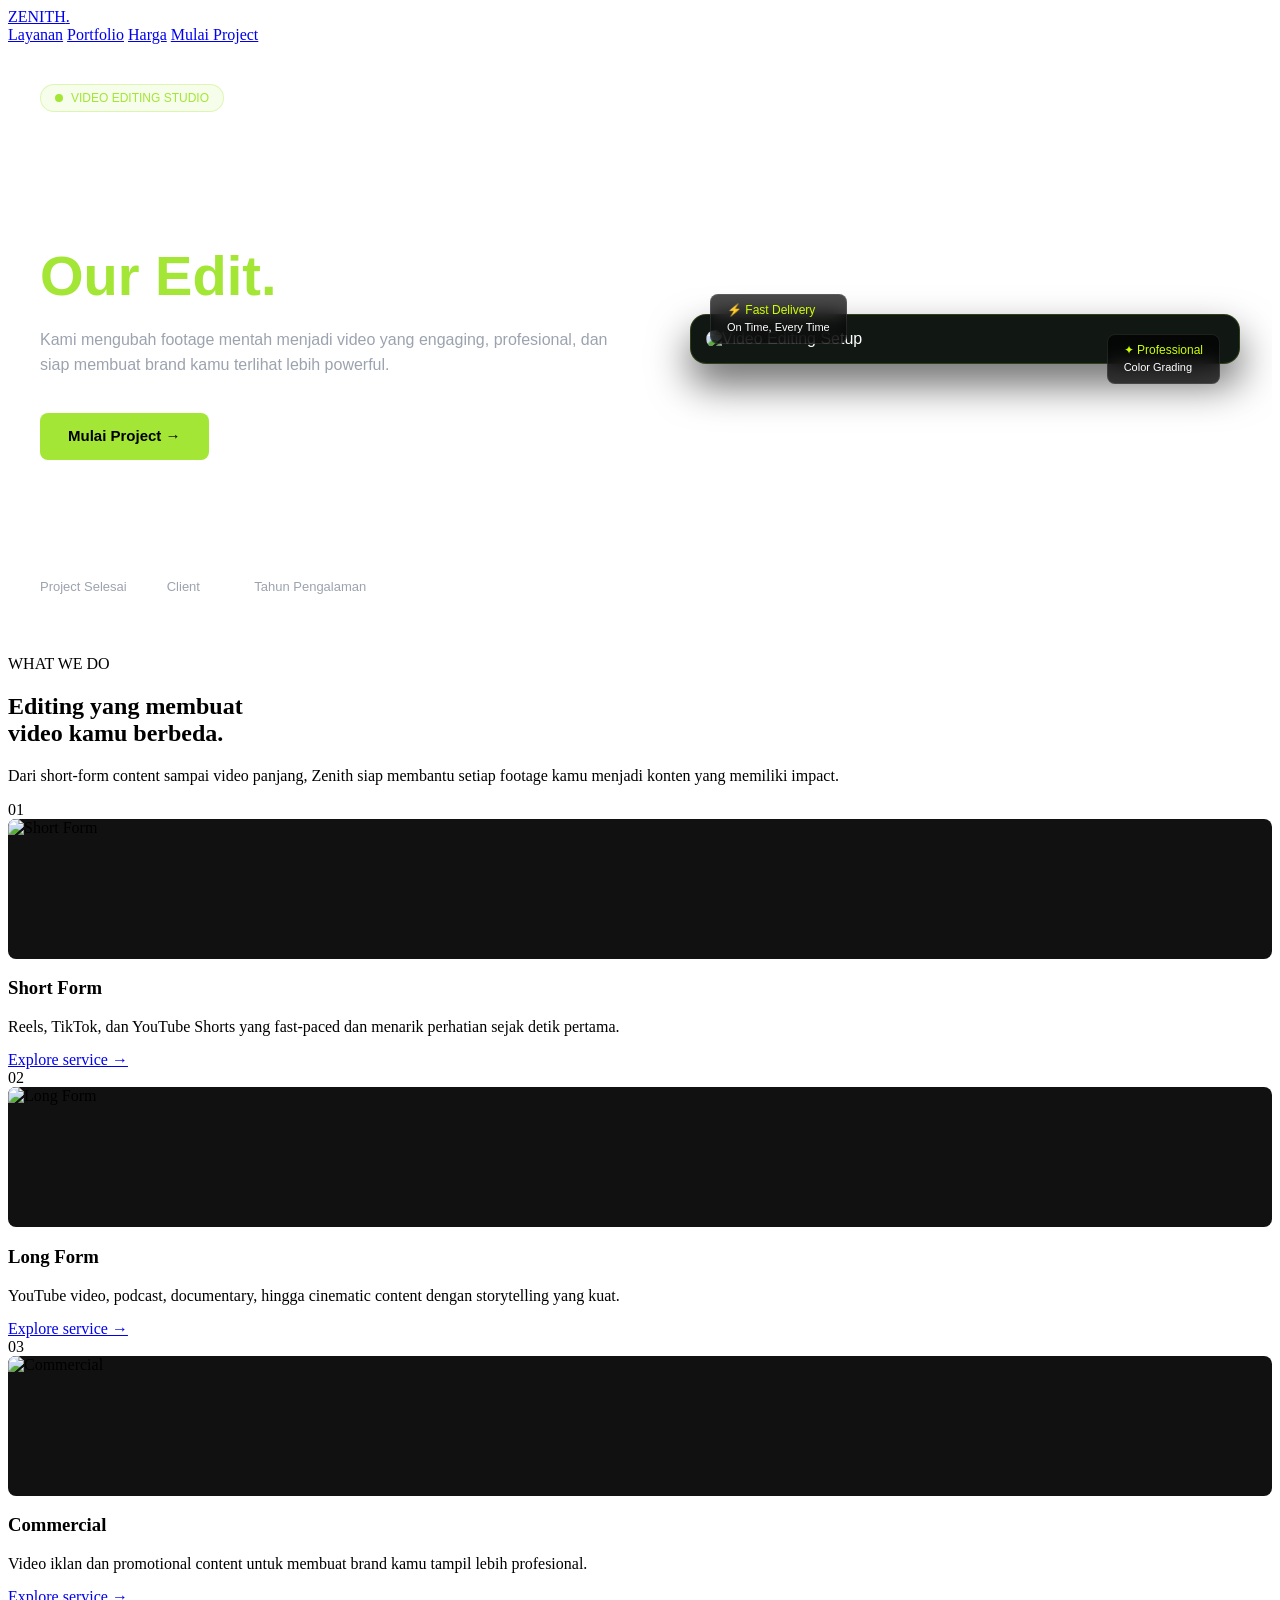
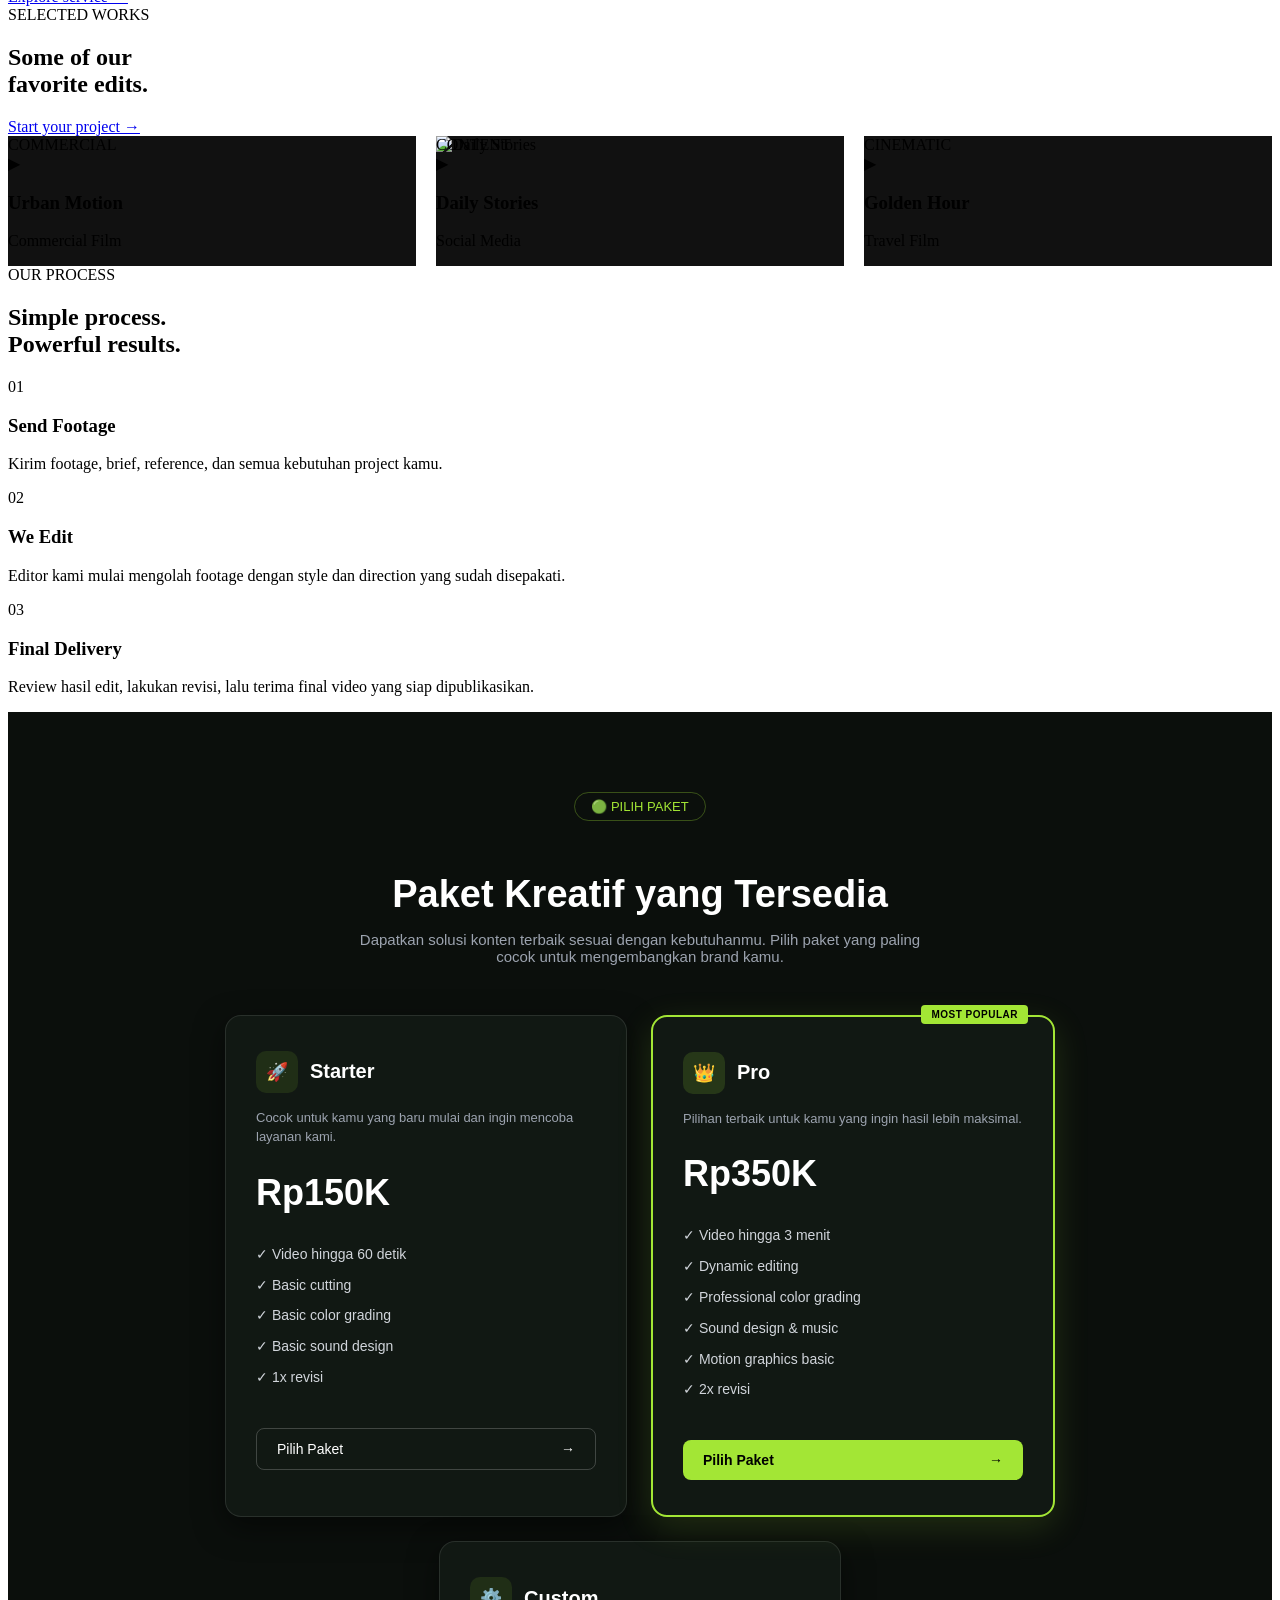
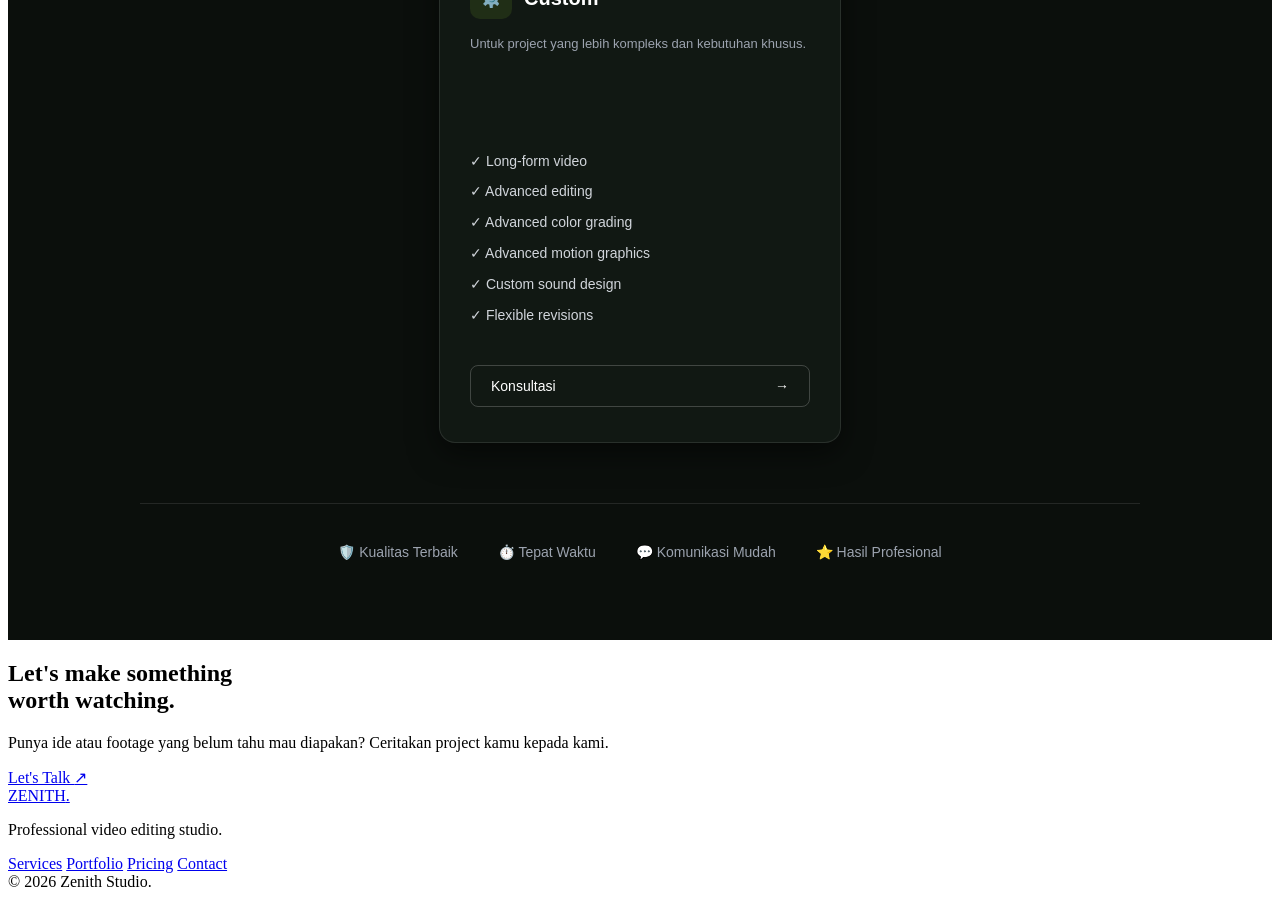
==== index.html @ ffa9c902 "Add index.html for Zenith video editing website This commit adds a new HTML file for the Zenith vide" ====
<!DOCTYPE html>
<html lang="id">
<head>
    <meta charset="UTF-8">
    <meta name="viewport" content="width=device-width, initial-scale=1.0">

    <meta name="description" content="Zenith - Jasa editing video profesional untuk content creator, bisnis, brand, dan personal.">
    <meta name="theme-color" content="#0b0b0f">

    <title>Zenith — Professional Video Editing</title>

  <link rel="stylesheet" href="style.css">
</head>

<body>
        <div class="container nav-wrapper">
            <a href="#" class="logo">
                ZENITH<span>.</span>
            </a>

            <nav class="nav-menu">
                <a href="#services">Layanan</a>
                <a href="#portfolio">Portfolio</a>
                <a href="#pricing">Harga</a>
                <a href="#contact" class="nav-button">Mulai Project</a>
            </nav>
        </div>
    </header>


    <main>

     <!-- HERO -->
<section class="hero" style="position: relative; padding: 40px 15px 60px 15px; color: #fff; overflow: hidden; font-family: sans-serif; box-sizing: border-box;">
    <div class="container hero-content" style="max-width: 1200px; margin: 0 auto; display: flex; justify-content: space-between; align-items: center; flex-wrap: wrap; gap: 40px;">
        
        <!-- TEKS KIRI -->
        <div class="hero-text" style="flex: 1; min-width: 320px; max-width: 600px;">
            
            <!-- BADGE ATAS -->
            <div class="badge" style="display: inline-flex; align-items: center; gap: 8px; background: rgba(163, 230, 53, 0.1); border: 1px solid rgba(163, 230, 53, 0.3); padding: 6px 14px; border-radius: 20px; font-size: 12px; color: #a3e635; margin-bottom: 25px;">
                <span class="badge-dot" style="width: 8px; height: 8px; background: #a3e635; border-radius: 50%;"></span>
                VIDEO EDITING STUDIO
            </div>

            <!-- JUDUL UTAMA -->
           <h1 style="font-size: clamp(32px, 7vw, 56px); font-weight: 800; line-height: 1.1; margin-bottom: 20px; color: #fff;">
                Your Story.<br>
                <span style="color: #a3e635;">Our Edit.</span>
            </h1>

            <!-- DESKRIPSI -->
            <p style="color: #9ca3af; font-size: 16px; line-height: 1.6; margin-bottom: 35px;">
                Kami mengubah footage mentah menjadi video yang engaging, profesional, dan siap membuat brand kamu terlihat lebih powerful.
            </p>

            <!-- TOMBOL AKSI -->
            <div class="hero-buttons" style="display: flex; gap: 15px; margin-bottom: 50px; flex-wrap: wrap;">
              <a href="https://drive.google.com/drive/folders/1GhYtS7_ezEpWYG7XA4BFH5G839OK3-zw?usp=drive_link" class="btn btn-primary" style="background: #a3e635; color: #000; padding: 14px 28px; border-radius: 8px; text-decoration: none; font-weight: bold; font-size: 15px; display: inline-block;" target="_blank">Mulai Project →</a>
                <a href="#portfolio" class="btn btn-secondary" style="background: transparent; border: 1px solid rgba(255,255,255,0.2); color: #fff; padding: 14px 28px; border-radius: 8px; text-decoration: none; font-weight: 500; font-size: 15px;">Lihat Portfolio</a>
            </div>

            <!-- STATISTIK -->
            <div class="hero-stats" style="display: flex; gap: 40px; border-top: 1px solid rgba(255,255,255,0.1); padding-top: 30px; flex-wrap: wrap;">
                <div>
                    <strong style="display: block; font-size: 28px; font-weight: bold; color: #fff; margin-bottom: 4px;">150+</strong>
                    <span style="color: #9ca3af; font-size: 13px;">Project Selesai</span>
                </div>
                <div>
                    <strong style="display: block; font-size: 28px; font-weight: bold; color: #fff; margin-bottom: 4px;">50+</strong>
                    <span style="color: #9ca3af; font-size: 13px;">Client</span>
                </div>
                <div>
                    <strong style="display: block; font-size: 28px; font-weight: bold; color: #fff; margin-bottom: 4px;">3+</strong>
                    <span style="color: #9ca3af; font-size: 13px;">Tahun Pengalaman</span>
                </div>
            </div>

        </div>

     <!-- GAMBAR / ILUSTRASI SETUP KANAN -->
        <div class="hero-image" style="flex: 1; min-width: 320px; max-width: 550px; position: relative;">
            <div style="background: #111813; border: 1px solid rgba(163, 230, 53, 0.2); border-radius: 16px; padding: 15px; box-shadow: 0 20px 40px rgba(0,0,0,0.6);">
                <img src="https://images.unsplash.com/photo-1574717024653-61fd2cf4d44d?auto=format&fit=crop&w=800&q=80" alt="Video Editing Setup" style="width: 100%; height: auto; border-radius: 10px; display: block; object-fit: cover;">
            </div>

            <!-- Tag Melayang Professional -->
            <div class="hero-tag tag-top" style="position: absolute; top: 20px; right: 20px; background: rgba(0,0,0,0.7); backdrop-filter: blur(10px); padding: 8px 16px; border-radius: 8px; z-index: 2; border: 1px solid rgba(255,255,255,0.1);">
                <span style="color: #ccff00; font-size: 12px; display: block;">✦ Professional</span>
                <span style="color: #fff; font-size: 11px;">Color Grading</span>
            </div>

            <!-- Tag Melayang Fast Delivery -->
            <div class="hero-tag tag-bottom" style="position: absolute; bottom: 20px; left: 20px; background: rgba(0,0,0,0.7); backdrop-filter: blur(10px); padding: 8px 16px; border-radius: 8px; z-index: 2; border: 1px solid rgba(255,255,255,0.1);">
                <span style="color: #ccff00; font-size: 12px; display: block;">⚡ Fast Delivery</span>
                <span style="color: #fff; font-size: 11px;">On Time, Every Time</span>
            </div>
        </div>

    </div>
</section>
        <!-- SERVICES -->
        <section class="services section" id="services">
            <div class="container">

                <div class="section-heading">
                    <div>
                        <span class="eyebrow">WHAT WE DO</span>
                        <h2>Editing yang membuat<br><span>video kamu berbeda.</span></h2>
                    </div>

                    <p>
                        Dari short-form content sampai video panjang,
                        Zenith siap membantu setiap footage kamu menjadi
                        konten yang memiliki impact.
                    </p>
                </div>


            <div class="service-grid">

    <article class="service-card">
        <div class="service-number">01</div>
        <div class="service-image" style="width: 100%; height: 140px; border-radius: 8px; overflow: hidden; margin-bottom: 15px; background: #111; position: relative;">
            <img src="https://images.unsplash.com/photo-1534447677768-be436bb09401?auto=format&fit=crop&w=600&q=80" alt="Short Form" style="width: 100%; height: 100%; object-fit: cover; display: block;">
        </div>

        <h3>Short Form</h3>

        <p style="margin-bottom: 15px;">
            Reels, TikTok, dan YouTube Shorts yang fast-paced dan menarik perhatian sejak detik pertama.
        </p>

        <a href="#contact" style="display: inline-block;">Explore service →</a>
    </article>


    <article class="service-card featured">
        <div class="service-number">02</div>
        <div class="service-image" style="width: 100%; height: 140px; border-radius: 8px; overflow: hidden; margin-bottom: 15px; background: #111; position: relative;">
          <img src="https://images.unsplash.com/photo-1518770660439-4636190af475?auto=format&fit=crop&w=600&q=80" alt="Long Form" style="width: 100%; height: 100%; object-fit: cover; display: block;">
        </div>

        <h3>Long Form</h3>

        <p style="margin-bottom: 15px;">
            YouTube video, podcast, documentary, hingga cinematic content dengan storytelling yang kuat.
        </p>

        <a href="#contact" style="display: inline-block;">Explore service →</a>
    </article>


    <article class="service-card">
        <div class="service-number">03</div>
        <div class="service-image" style="width: 100%; height: 140px; border-radius: 8px; overflow: hidden; margin-bottom: 15px; background: #111; position: relative;">
            <img src="https://images.unsplash.com/photo-1492691527719-9d1e07e534b4?auto=format&fit=crop&w=600&q=80" alt="Commercial" style="width: 100%; height: 100%; object-fit: cover; display: block;">
        </div>

        <h3>Commercial</h3>

        <p style="margin-bottom: 15px;">
            Video iklan dan promotional content untuk membuat brand kamu tampil lebih profesional.
        </p>

        <a href="#contact" style="display: inline-block;">Explore service →</a>
    </article>

</div>
        <!-- PORTFOLIO -->
        <section class="portfolio section" id="portfolio">
            <div class="container">

                <div class="section-heading portfolio-heading">
                    <div>
                        <span class="eyebrow">SELECTED WORKS</span>
                        <h2>Some of our<br><span>favorite edits.</span></h2>
                    </div>

                    <a href="#contact" class="text-link">
                        Start your project →
                    </a>
                </div>


              <div class="portfolio-grid" style="display: grid; grid-template-columns: repeat(auto-fit, minmax(300px, 1fr)); gap: 20px; width: 100%;">

    <!-- KARTU 1: URBAN MOTION (KIRI BESAR) -->
    <div class="portfolio-item portfolio-large">
        <div class="portfolio-image image-one" style="position: relative; overflow: hidden; background: #111;">
            <video autoplay loop muted playsinline style="width: 100%; height: 100%; object-fit: cover; position: absolute; top:0; left:0; z-index:1;">
                <source src="https://vjs.zencdn.net/v/oceans.mp4" type="video/mp4">
            </video>
            <span class="portfolio-category" style="position: relative; z-index: 2;">COMMERCIAL</span>
            <div class="portfolio-play" style="position: relative; z-index: 2;">▶</div>
            <div class="portfolio-info" style="position: relative; z-index: 2;">
                <h3>Urban Motion</h3>
                <p>Commercial Film</p>
            </div>
        </div>
    </div>

    <!-- KARTU 2: DAILY STORIES (KANAN ATAS) -->
    <div class="portfolio-item">
        <div class="portfolio-image image-two" style="position: relative; overflow: hidden; background: #111;">
 <img src="https://images.unsplash.com/photo-1516321318423-f06f85e504b3?q=80&w=800&auto=format&fit=crop" alt="Daily Stories" style="width: 100%; height: 100%; object-fit: cover; position: absolute; top: 0; left: 0; z-index: 1;">
            <span class="portfolio-category" style="position: relative; z-index: 2;">CONTENT</span>
            <div class="portfolio-play" style="position: relative; z-index: 2;">▶</div>
            <div class="portfolio-info" style="position: relative; z-index: 2;">
                <h3>Daily Stories</h3>
                <p>Social Media</p>
            </div>
        </div>
    </div>

    <!-- KARTU 3: GOLDEN HOUR (KANAN BAWAH) -->
    <div class="portfolio-item">
        <div class="portfolio-image image-three" style="position: relative; overflow: hidden; background: #111;">
            <video autoplay loop muted playsinline style="width: 100%; height: 100%; object-fit: cover; position: absolute; top:0; left:0; z-index:1;">
                <source src="https://interactive-examples.mdn.mozilla.net/media/cc0-videos/flower.mp4" type="video/mp4">
            </video>
            <span class="portfolio-category" style="position: relative; z-index: 2;">CINEMATIC</span>
            <div class="portfolio-play" style="position: relative; z-index: 2;">▶</div>
            <div class="portfolio-info" style="position: relative; z-index: 2;">
                <h3>Golden Hour</h3>
                <p>Travel Film</p>
            </div>
        </div>
    </div>

</div>
            </div>
        </section>


        <!-- PROCESS -->
        <section class="process section">
            <div class="container">

                <div class="section-heading centered">
                    <span class="eyebrow">OUR PROCESS</span>
                    <h2>Simple process.<br><span>Powerful results.</span></h2>
                </div>


                <div class="process-grid">

                    <div class="process-item">
                        <span>01</span>
                        <h3>Send Footage</h3>
                        <p>
                            Kirim footage, brief, reference, dan semua
                            kebutuhan project kamu.
                        </p>
                    </div>

                    <div class="process-line"></div>

                    <div class="process-item">
                        <span>02</span>
                        <h3>We Edit</h3>
                        <p>
                            Editor kami mulai mengolah footage dengan
                            style dan direction yang sudah disepakati.
                        </p>
                    </div>

                    <div class="process-line"></div>

                    <div class="process-item">
                        <span>03</span>
                        <h3>Final Delivery</h3>
                        <p>
                            Review hasil edit, lakukan revisi, lalu
                            terima final video yang siap dipublikasikan.
                        </p>
                    </div>

                </div>
            </div>
        </section>


       <section id="pricing" style="padding: 80px 20px; background-color: #0b0f0c; color: #fff; font-family: sans-serif; text-align: center;">
    <div style="display: inline-block; border: 1px solid rgba(163, 230, 53, 0.3); padding: 6px 16px; border-radius: 20px; font-size: 13px; color: #a3e635; margin-bottom: 20px;">🟢 PILIH PAKET</div>
    <h2 style="font-size: 38px; font-weight: bold; margin-bottom: 15px; color: #fff;">Paket Kreatif yang Tersedia</h2>
    <p style="color: #9ca3af; font-size: 15px; margin-bottom: 50px; max-width: 600px; margin-left: auto; margin-right: auto;">Dapatkan solusi konten terbaik sesuai dengan kebutuhanmu. Pilih paket yang paling cocok untuk mengembangkan brand kamu.</p>

    <div style="display: flex; justify-content: center; gap: 24px; flex-wrap: wrap; max-width: 1200px; margin: 0 auto 60px auto;">
        
        <!-- KARTU 1: STARTER -->
        <div style="background: #111813; border: 1px solid rgba(255,255,255,0.1); border-radius: 16px; padding: 35px 30px; width: 340px; text-align: left; box-shadow: 0 10px 30px rgba(0,0,0,0.5);">
            <div style="display: flex; align-items: center; gap: 12px; margin-bottom: 15px;">
                <div style="background: rgba(163, 230, 53, 0.1); padding: 10px; border-radius: 10px; color: #a3e635; font-size: 18px;">🚀</div>
                <h3 style="font-size: 20px; font-weight: bold; margin: 0; color: #fff;">Starter</h3>
            </div>
            <p style="color: #9ca3af; font-size: 13px; margin-bottom: 25px; line-height: 1.5;">Cocok untuk kamu yang baru mulai dan ingin mencoba layanan kami.</p>
            <div style="font-size: 36px; font-weight: bold; color: #fff; margin-bottom: 25px;">Rp150K</div>
            <ul style="list-style: none; padding: 0; margin: 0 0 35px 0; color: #d1d5db; font-size: 14px; line-height: 2.2;">
                <li>✓ Video hingga 60 detik</li>
                <li>✓ Basic cutting</li>
                <li>✓ Basic color grading</li>
                <li>✓ Basic sound design</li>
                <li>✓ 1x revisi</li>
            </ul>
            <a href="#" style="display: flex; justify-content: space-between; align-items: center; background: transparent; border: 1px solid rgba(255,255,255,0.2); color: white; padding: 12px 20px; border-radius: 8px; text-decoration: none; font-weight: 500; font-size: 14px;">Pilih Paket <span>→</span></a>
        </div>

        <!-- KARTU 2: PRO (MOST POPULAR) -->
        <div style="background: #111813; border: 2px solid #a3e635; border-radius: 16px; padding: 35px 30px; width: 340px; text-align: left; box-shadow: 0 10px 35px rgba(163,230,53,0.15); position: relative;">
            <div style="position: absolute; top: -12px; right: 25px; background: #a3e635; color: #000; font-size: 10px; font-weight: bold; padding: 4px 10px; border-radius: 4px; letter-spacing: 0.5px;">MOST POPULAR</div>
            <div style="display: flex; align-items: center; gap: 12px; margin-bottom: 15px;">
                <div style="background: rgba(163, 230, 53, 0.15); padding: 10px; border-radius: 10px; color: #a3e635; font-size: 18px;">👑</div>
                <h3 style="font-size: 20px; font-weight: bold; margin: 0; color: #fff;">Pro</h3>
            </div>
            <p style="color: #9ca3af; font-size: 13px; margin-bottom: 25px; line-height: 1.5;">Pilihan terbaik untuk kamu yang ingin hasil lebih maksimal.</p>
            <div style="font-size: 36px; font-weight: bold; color: #fff; margin-bottom: 25px;">Rp350K</div>
            <ul style="list-style: none; padding: 0; margin: 0 0 35px 0; color: #d1d5db; font-size: 14px; line-height: 2.2;">
                <li>✓ Video hingga 3 menit</li>
                <li>✓ Dynamic editing</li>
                <li>✓ Professional color grading</li>
                <li>✓ Sound design & music</li>
                <li>✓ Motion graphics basic</li>
                <li>✓ 2x revisi</li>
            </ul>
            <a href="checkout.html?paket=pro" style="display: flex; justify-content: space-between; align-items: center; background: #a3e635; color: #000; padding: 12px 20px; border-radius: 8px; text-decoration: none; font-weight: bold; font-size: 14px;">Pilih Paket <span>→</span></a>
        </div>

        <!-- KARTU 3: CUSTOM -->
        <div style="background: #111813; border: 1px solid rgba(255,255,255,0.1); border-radius: 16px; padding: 35px 30px; width: 340px; text-align: left; box-shadow: 0 10px 30px rgba(0,0,0,0.5);">
            <div style="display: flex; align-items: center; gap: 12px; margin-bottom: 15px;">
                <div style="background: rgba(163, 230, 53, 0.1); padding: 10px; border-radius: 10px; color: #a3e635; font-size: 18px;">⚙️</div>
                <h3 style="font-size: 20px; font-weight: bold; margin: 0; color: #fff;">Custom</h3>
            </div>
            <p style="color: #9ca3af; font-size: 13px; margin-bottom: 25px; line-height: 1.5;">Untuk project yang lebih kompleks dan kebutuhan khusus.</p>
            <div style="font-size: 36px; font-weight: bold; color: #fff; margin-bottom: 25px; visibility: hidden;">-</div>
            <ul style="list-style: none; padding: 0; margin: 0 0 35px 0; color: #d1d5db; font-size: 14px; line-height: 2.2;">
                <li>✓ Long-form video</li>
                <li>✓ Advanced editing</li>
                <li>✓ Advanced color grading</li>
                <li>✓ Advanced motion graphics</li>
                <li>✓ Custom sound design</li>
                <li>✓ Flexible revisions</li>
            </ul>
            <a href="#" style="display: flex; justify-content: space-between; align-items: center; background: transparent; border: 1px solid rgba(255,255,255,0.2); color: white; padding: 12px 20px; border-radius: 8px; text-decoration: none; font-weight: 500; font-size: 14px;">Konsultasi <span>→</span></a>
        </div>

    </div>

    <!-- FITUR BAWAH -->
    <div style="display: flex; justify-content: center; gap: 40px; flex-wrap: wrap; border-top: 1px solid rgba(255,255,255,0.1); padding-top: 40px; max-width: 1000px; margin: 0 auto; color: #9ca3af; font-size: 14px;">
        <div>🛡️ Kualitas Terbaik</div>
        <div>⏱️ Tepat Waktu</div>
        <div>💬 Komunikasi Mudah</div>
        <div>⭐ Hasil Profesional</div>
    </div>
</section>
                    <h2>
                        Let's make something<br>
                        <span>worth watching.</span>
                    </h2>

                    <p>
                        Punya ide atau footage yang belum tahu mau diapakan?
                        Ceritakan project kamu kepada kami.
                    </p>

                  <a href="https://wa.me/6287776757981?text=Halo,%20saya%20tertarik%20menggunakan%20jasa%20video%20editor%20kamu" class="btn btn-primary" target="_blank">Let's Talk <span>↗</span></a>
            </div>
        </section>

    </main>


    <!-- FOOTER -->
    <footer>
        <div class="container footer-wrapper">

            <div>
                <a href="#" class="logo">
                    ZENITH<span>.</span>
                </a>

                <p>Professional video editing studio.</p>
            </div>

            <div class="footer-links">
                <a href="#services">Services</a>
                <a href="#portfolio">Portfolio</a>
                <a href="#pricing">Pricing</a>
                <a href="#contact">Contact</a>
            </div>

            <div class="copyright">
                © 2026 Zenith Studio.
            </div>

        </div>
    </footer>

</body>
</html>
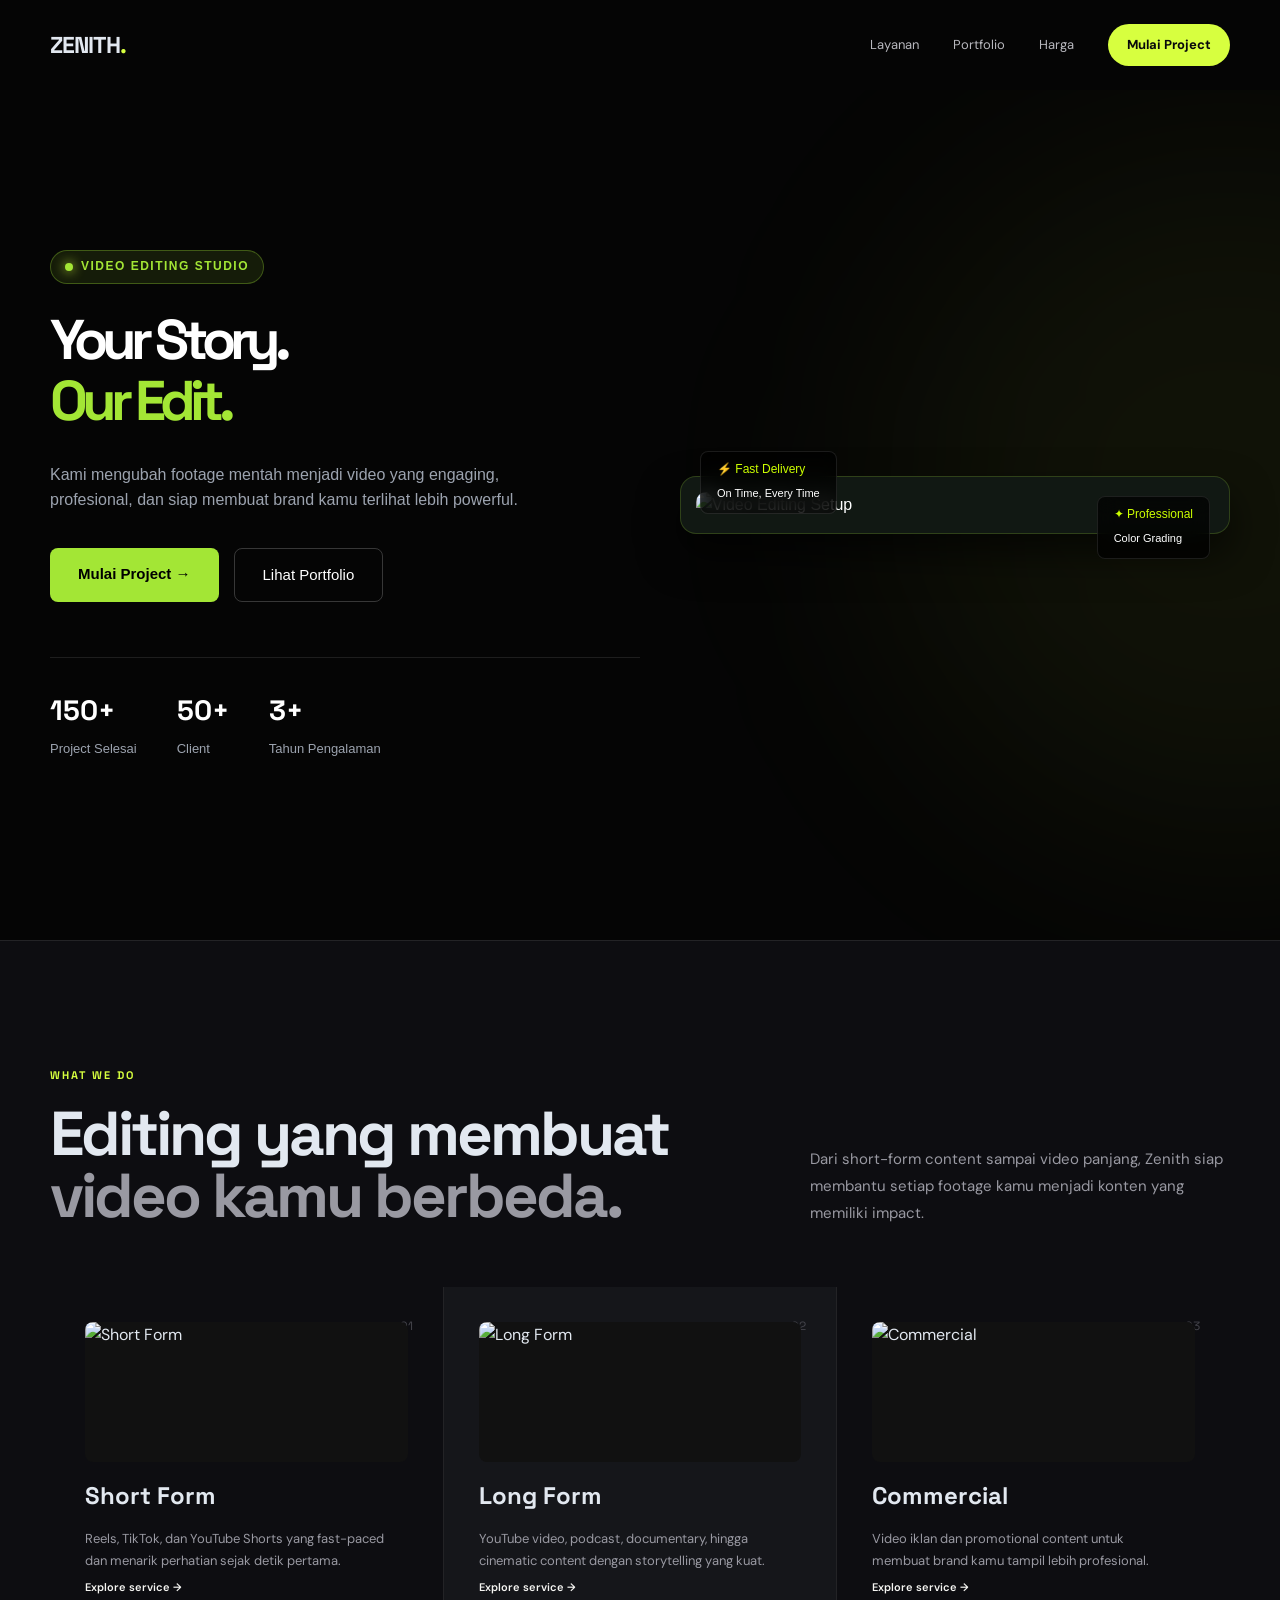
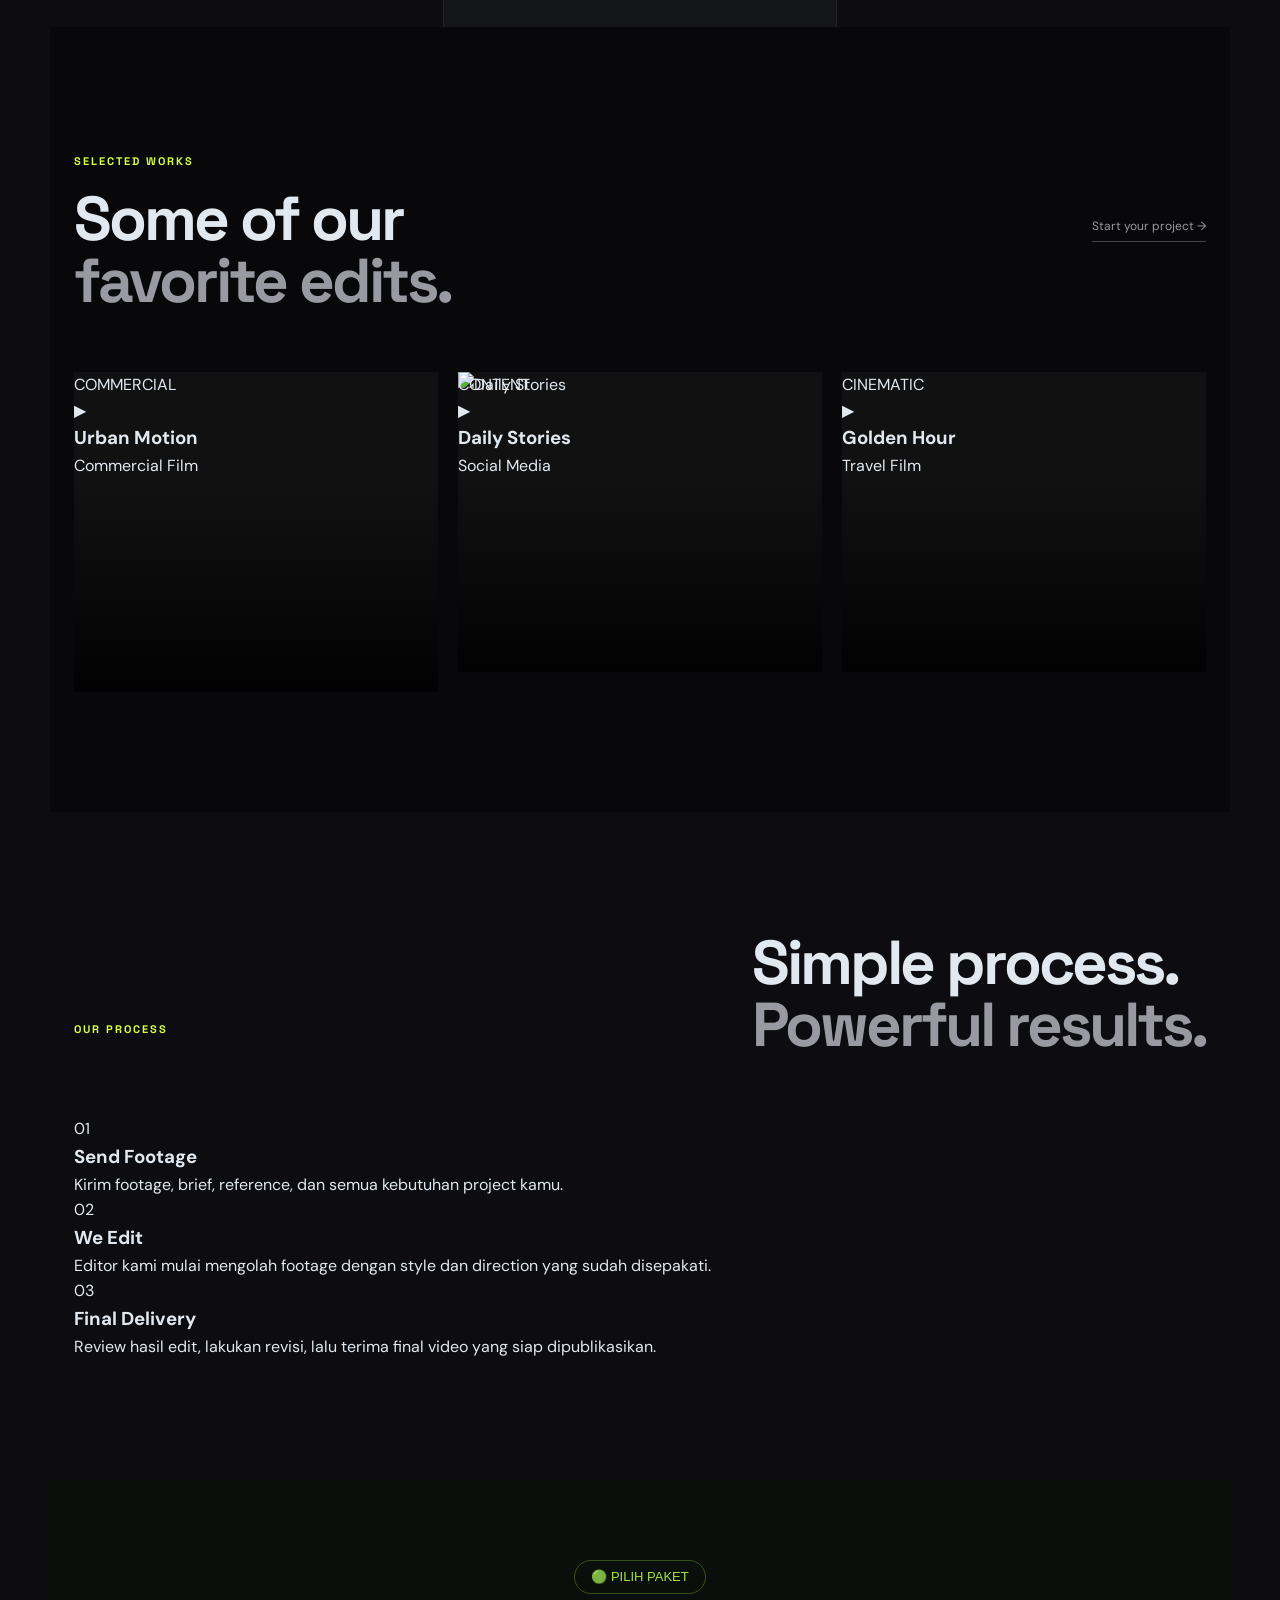
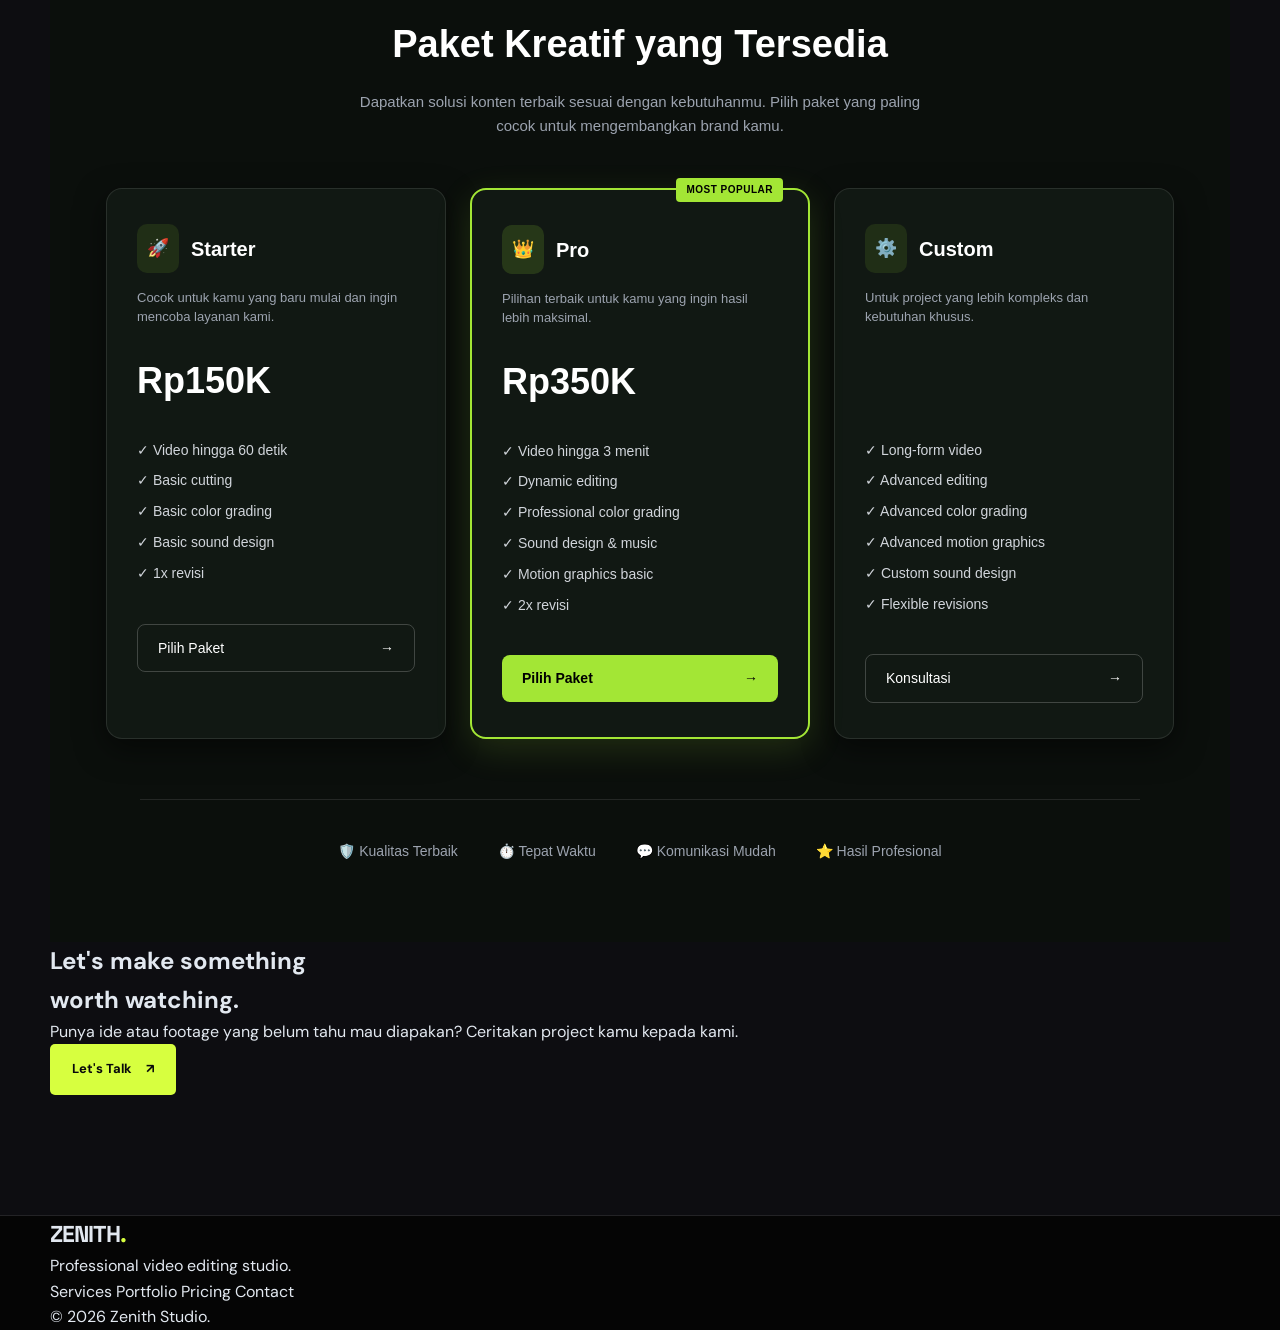
==== commit c5801c76: "Update link to checkout page for starter package" ====
--- a/index.html
+++ b/index.html
@@ -303,7 +303,7 @@
                 <li>✓ Basic sound design</li>
                 <li>✓ 1x revisi</li>
             </ul>
-            <a href="#" style="display: flex; justify-content: space-between; align-items: center; background: transparent; border: 1px solid rgba(255,255,255,0.2); color: white; padding: 12px 20px; border-radius: 8px; text-decoration: none; font-weight: 500; font-size: 14px;">Pilih Paket <span>→</span></a>
+            <a href="checkout2.html?paket=starter" style="display: flex; justify-content: space-between; align-items: center; background: transparent; border: 1px solid rgba(255,255,255,0.2); color: white; padding: 12px 20px; border-radius: 8px; text-decoration: none; font-weight: 500; font-size: 14px;">Pilih Paket <span>→</span></a>
         </div>
 
         <!-- KARTU 2: PRO (MOST POPULAR) -->
--- a/style.css
+++ b/style.css
@@ -0,0 +1,651 @@
+/* =========================================
+   ZENITH — VIDEO EDITING LANDING PAGE
+   ========================================= */
+
+@import url('https://fonts.googleapis.com/css2?family=DM+Sans:wght@400;500;600;700&family=Space+Grotesk:wght@400;500;600;700&display=swap');
+
+
+/* =========================================
+   VARIABLES
+   ========================================= */
+
+:root {
+    --bg: #08080b;
+    --bg-light: #101014;
+    --card: #111116;
+    --card-hover: #17171d;
+
+    --white: #f5f5f2;
+    --muted: #9999a2;
+    --dark-muted: #686871;
+
+    --accent: #d7ff3f;
+    --accent-dark: #b9df24;
+
+    --border: rgba(255, 255, 255, 0.09);
+
+    --container: 1180px;
+
+    --font-main: "DM Sans", sans-serif;
+    --font-display: "Space Grotesk", sans-serif;
+}
+
+
+/* =========================================
+   RESET
+   ========================================= */
+
+* {
+    margin: 0;
+    padding: 0;
+    box-sizing: border-box;
+}
+
+html {
+    scroll-behavior: smooth;
+}
+
+body {
+      background-color: #050505 !important;
+    background-image: none !important;
+    background-attachment: fixed !important;
+    background-attachment: fixed !important;
+    color: #e2e8f0;
+    font-family: var(--font-main);
+    line-height: 1.6;
+    margin: 0;
+    padding: 0;
+    overflow-x: hidden;
+}
+a {
+    color: inherit;
+    text-decoration: none;
+}
+
+img {
+    max-width: 100%;
+    display: block;
+}
+
+button,
+a {
+    -webkit-tap-highlight-color: transparent;
+}
+
+
+/* =========================================
+   GLOBAL
+   ========================================= */
+
+.container {
+    width: min(var(--container), calc(100% - 48px));
+    margin: 0 auto;
+}
+
+.section {
+    padding: 120px 0;
+}
+
+.eyebrow {
+    display: inline-block;
+    color: var(--accent);
+    font-family: var(--font-display);
+    font-size: 11px;
+    font-weight: 700;
+    letter-spacing: 2px;
+    margin-bottom: 18px;
+}
+
+.section-heading {
+    display: flex;
+    justify-content: space-between;
+    align-items: flex-end;
+    gap: 50px;
+    margin-bottom: 60px;
+}
+
+.section-heading h2 {
+    font-family: var(--font-display);
+    font-size: clamp(38px, 5vw, 62px);
+    line-height: 1;
+    letter-spacing: -3px;
+}
+
+.section-heading h2 span {
+    color: var(--muted);
+}
+
+.section-heading > p {
+    max-width: 420px;
+    color: var(--muted);
+    font-size: 15px;
+    line-height: 1.8;
+}
+
+
+/* =========================================
+   NAVBAR
+   ========================================= */
+
+.navbar {
+    position: absolute;
+    top: 0;
+    left: 0;
+    width: 100%;
+    z-index: 10;
+}
+
+.nav-wrapper {
+    height: 90px;
+    display: flex;
+    justify-content: space-between;
+    align-items: center;
+}
+
+.logo {
+    font-family: var(--font-display);
+    font-size: 23px;
+    font-weight: 700;
+    letter-spacing: -1px;
+}
+
+.logo span {
+    color: var(--accent);
+}
+
+.nav-menu {
+    display: flex;
+    align-items: center;
+    gap: 34px;
+}
+
+.nav-menu a {
+    color: #b8b8be;
+    font-size: 13px;
+    transition: color 0.25s ease;
+}
+
+.nav-menu a:hover {
+    color: var(--white);
+}
+
+.nav-menu .nav-button {
+    color: #08080b;
+    background: var(--accent);
+    padding: 11px 19px;
+    border-radius: 100px;
+    font-weight: 700;
+}
+
+.nav-menu .nav-button:hover {
+    color: #08080b;
+    background: var(--accent-dark);
+}
+
+
+/* =========================================
+   HERO
+   ========================================= */
+
+.hero {
+    min-height: 850px;
+    padding-top: 170px;
+    padding-bottom: 100px;
+    display: flex;
+    align-items: center;
+    position: relative;
+    overflow: hidden;
+}
+
+.hero::before {
+    content: "";
+    position: absolute;
+    width: 700px;
+    height: 700px;
+    border-radius: 50%;
+    background: rgba(215, 255, 63, 0.055);
+    filter: blur(120px);
+    right: -300px;
+    top: 50px;
+}
+
+.hero-content {
+    display: grid;
+    grid-template-columns: 1fr 1fr;
+    align-items: center;
+    gap: 70px;
+}
+
+.badge {
+    display: inline-flex;
+    align-items: center;
+    gap: 9px;
+    color: var(--muted);
+    border: 1px solid var(--border);
+    padding: 8px 13px;
+    border-radius: 100px;
+    font-size: 10px;
+    font-weight: 700;
+    letter-spacing: 1.5px;
+    margin-bottom: 27px;
+}
+
+.badge-dot {
+    width: 6px;
+    height: 6px;
+    background: var(--accent);
+    border-radius: 50%;
+    box-shadow: 0 0 12px var(--accent);
+}
+
+.hero h1 {
+    font-family: var(--font-display);
+    font-size: clamp(60px, 7vw, 94px);
+    line-height: 0.92;
+    letter-spacing: -6px;
+    max-width: 650px;
+}
+
+.hero h1 span {
+    color: var(--accent);
+}
+
+.hero-text > p {
+    color: var(--muted);
+    font-size: 16px;
+    line-height: 1.8;
+    max-width: 520px;
+    margin: 30px 0;
+}
+
+.hero-buttons {
+    display: flex;
+    gap: 12px;
+    flex-wrap: wrap;
+}
+
+.btn {
+    display: inline-flex;
+    align-items: center;
+    justify-content: center;
+    gap: 14px;
+    padding: 15px 22px;
+    border-radius: 5px;
+    font-size: 13px;
+    font-weight: 700;
+    transition: all 0.25s ease;
+}
+
+.btn-primary {
+    background: var(--accent);
+    color: #08080b;
+}
+
+.btn-primary:hover {
+    background: var(--accent-dark);
+    transform: translateY(-2px);
+}
+
+.btn-secondary {
+    border: 1px solid var(--border);
+    color: var(--white);
+}
+
+.btn-secondary:hover {
+    border-color: rgba(255,255,255,0.3);
+}
+
+.hero-stats {
+    display: flex;
+    gap: 40px;
+    margin-top: 55px;
+}
+
+.hero-stats div {
+    display: flex;
+    flex-direction: column;
+}
+
+.hero-stats strong {
+    font-family: var(--font-display);
+    font-size: 24px;
+}
+
+.hero-stats span {
+    color: var(--dark-muted);
+    font-size: 11px;
+    margin-top: 2px;
+}
+
+
+/* =========================================
+   HERO VIDEO
+   ========================================= */
+
+.hero-visual {
+    position: relative;
+    min-height: 500px;
+    display: flex;
+    align-items: center;
+    justify-content: center;
+}
+
+.video-card {
+    width: 100%;
+    max-width: 520px;
+    padding: 10px;
+    background: #17171c;
+    border: 1px solid var(--border);
+    transform: rotate(2deg);
+    box-shadow: 0 40px 100px rgba(0,0,0,0.5);
+}
+
+.video-image {
+    height: 370px;
+    position: relative;
+    overflow: hidden;
+    background:
+        linear-gradient(135deg, rgba(215,255,63,0.2), transparent 40%),
+        linear-gradient(45deg, #292c25, #11120f 50%, #373c30);
+}
+
+.video-image::before {
+    content: "";
+    position: absolute;
+    width: 180px;
+    height: 300px;
+    background: linear-gradient(
+        90deg,
+        transparent,
+        rgba(255,255,255,0.15),
+        transparent
+    );
+    transform: rotate(25deg);
+    left: 45%;
+    top: -40px;
+}
+
+.video-overlay {
+    position: absolute;
+    inset: 0;
+    background:
+        linear-gradient(
+            to bottom,
+            transparent 50%,
+            rgba(0,0,0,0.8)
+        );
+}
+
+.play-button {
+    position: absolute;
+    z-index: 2;
+    width: 70px;
+    height: 70px;
+    left: 50%;
+    top: 50%;
+    transform: translate(-50%, -50%);
+    border: 1px solid rgba(255,255,255,0.5);
+    border-radius: 50%;
+    display: flex;
+    justify-content: center;
+    align-items: center;
+    padding-left: 4px;
+    font-size: 17px;
+    backdrop-filter: blur(10px);
+}
+
+.video-label {
+    position: absolute;
+    z-index: 2;
+    bottom: 22px;
+    left: 24px;
+    display: flex;
+    flex-direction: column;
+}
+
+.video-label span {
+    font-family: var(--font-display);
+    font-size: 24px;
+    font-weight: 700;
+}
+
+.video-label small {
+    color: var(--accent);
+    font-size: 8px;
+    letter-spacing: 2px;
+}
+
+.video-controls {
+    height: 42px;
+    display: flex;
+    align-items: center;
+    gap: 12px;
+    padding: 0 7px;
+    color: #777780;
+    font-size: 9px;
+}
+
+.timeline {
+    height: 3px;
+    background: #303038;
+    flex: 1;
+}
+
+.timeline-progress {
+    width: 28%;
+    height: 100%;
+    background: var(--accent);
+}
+
+.floating-card {
+    position: absolute;
+    z-index: 3;
+    display: flex;
+    align-items: center;
+    gap: 11px;
+    padding: 13px 17px;
+    background: rgba(22,22,27,0.95);
+    border: 1px solid var(--border);
+    backdrop-filter: blur(15px);
+    box-shadow: 0 20px 50px rgba(0,0,0,0.3);
+}
+
+.floating-card strong {
+    display: block;
+    font-size: 11px;
+}
+
+.floating-card small {
+    color: var(--dark-muted);
+    display: block;
+    font-size: 9px;
+    margin-top: 2px;
+}
+
+.floating-icon {
+    width: 30px;
+    height: 30px;
+    display: flex;
+    align-items: center;
+    justify-content: center;
+    color: var(--accent);
+    background: rgba(215,255,63,0.1);
+    border-radius: 5px;
+}
+
+.floating-card-1 {
+    top: 50px;
+    right: -10px;
+}
+
+.floating-card-2 {
+    bottom: 50px;
+    left: -20px;
+}
+
+.check {
+    width: 30px;
+    height: 30px;
+    background: var(--accent);
+    color: #08080b;
+    border-radius: 50%;
+    display: flex;
+    justify-content: center;
+    align-items: center;
+    font-weight: 700;
+}
+
+
+/* =========================================
+   SERVICES
+   ========================================= */
+
+.services {
+    background: #0d0d11;
+    border-top: 1px solid var(--border);
+    border-bottom: 1px solid var(--border);
+}
+
+.service-grid {
+    display: grid;
+    grid-template-columns: repeat(3, 1fr);
+    gap: 1px;
+    background: var(--border);
+}
+
+.service-card {
+    position: relative;
+    min-height: 340px;
+    padding: 35px;
+    background: #0d0d11;
+    transition: background 0.3s ease;
+}
+
+.service-card:hover {
+    background: var(--card-hover);
+}
+
+.service-card.featured {
+    background: #15161a;
+}
+
+.service-number {
+    position: absolute;
+    right: 30px;
+    top: 30px;
+    color: #45454c;
+    font-family: var(--font-display);
+    font-size: 12px;
+}
+
+.service-icon {
+    width: 48px;
+    height: 48px;
+    display: flex;
+    align-items: center;
+    justify-content: center;
+    border: 1px solid var(--border);
+    color: var(--accent);
+    margin-bottom: 55px;
+}
+
+.service-card h3 {
+    font-family: var(--font-display);
+    font-size: 24px;
+    margin-bottom: 13px;
+}
+
+.service-card p {
+    color: var(--muted);
+    font-size: 13px;
+    line-height: 1.7;
+    max-width: 300px;
+}
+
+.service-card a {
+    position: absolute;
+    bottom: 30px;
+    color: var(--white);
+    font-size: 11px;
+    font-weight: 600;
+}
+
+.service-card a:hover {
+    color: var(--accent);
+}
+
+
+/* =========================================
+   PORTFOLIO
+   ========================================= */
+
+.portfolio {
+    background: var(--bg);
+}
+
+.portfolio-heading {
+    align-items: center;
+}
+
+.text-link {
+    font-size: 12px;
+    color: var(--muted);
+    border-bottom: 1px solid #44444b;
+    padding-bottom: 5px;
+}
+
+.text-link:hover {
+    color: var(--accent);
+    border-color: var(--accent);
+}
+
+.portfolio-grid {
+    display: grid;
+    grid-template-columns: 1.4fr 1fr;
+    gap: 18px;
+}
+
+.portfolio-item {
+    min-height: 300px;
+}
+
+.portfolio-large {
+    grid-row: span 2;
+}
+
+.portfolio-image {
+    height: 100%;
+    min-height: 300px;
+    position: relative;
+    overflow: hidden;
+    transition: transform 0.4s ease;
+}
+
+.portfolio-item:hover .portfolio-image {
+    transform: scale(0.99);
+}
+
+.portfolio-image::before {
+    content: "";
+    position: absolute;
+    inset: 0;
+    background: linear-gradient(
+        to bottom,
+        transparent 35%,
+        rgba(0,0,0,0.9)
+    );
+}
+
+.image-one {
+    background:
+        radial-gradient(circle at 70% 25%, #6d7955, transparent 20%),
+        linear-gradient(120deg, #161a12, #4b503d 50%, #171912);
+}
+
+.image-two {
+    background:
+        radial-gradient(circle at 30% 30%, #6d4e39, transparent 25%),
+        linear-gradient(135deg, #1c1715, #765b45, #191513);
+}
+
+.image-three
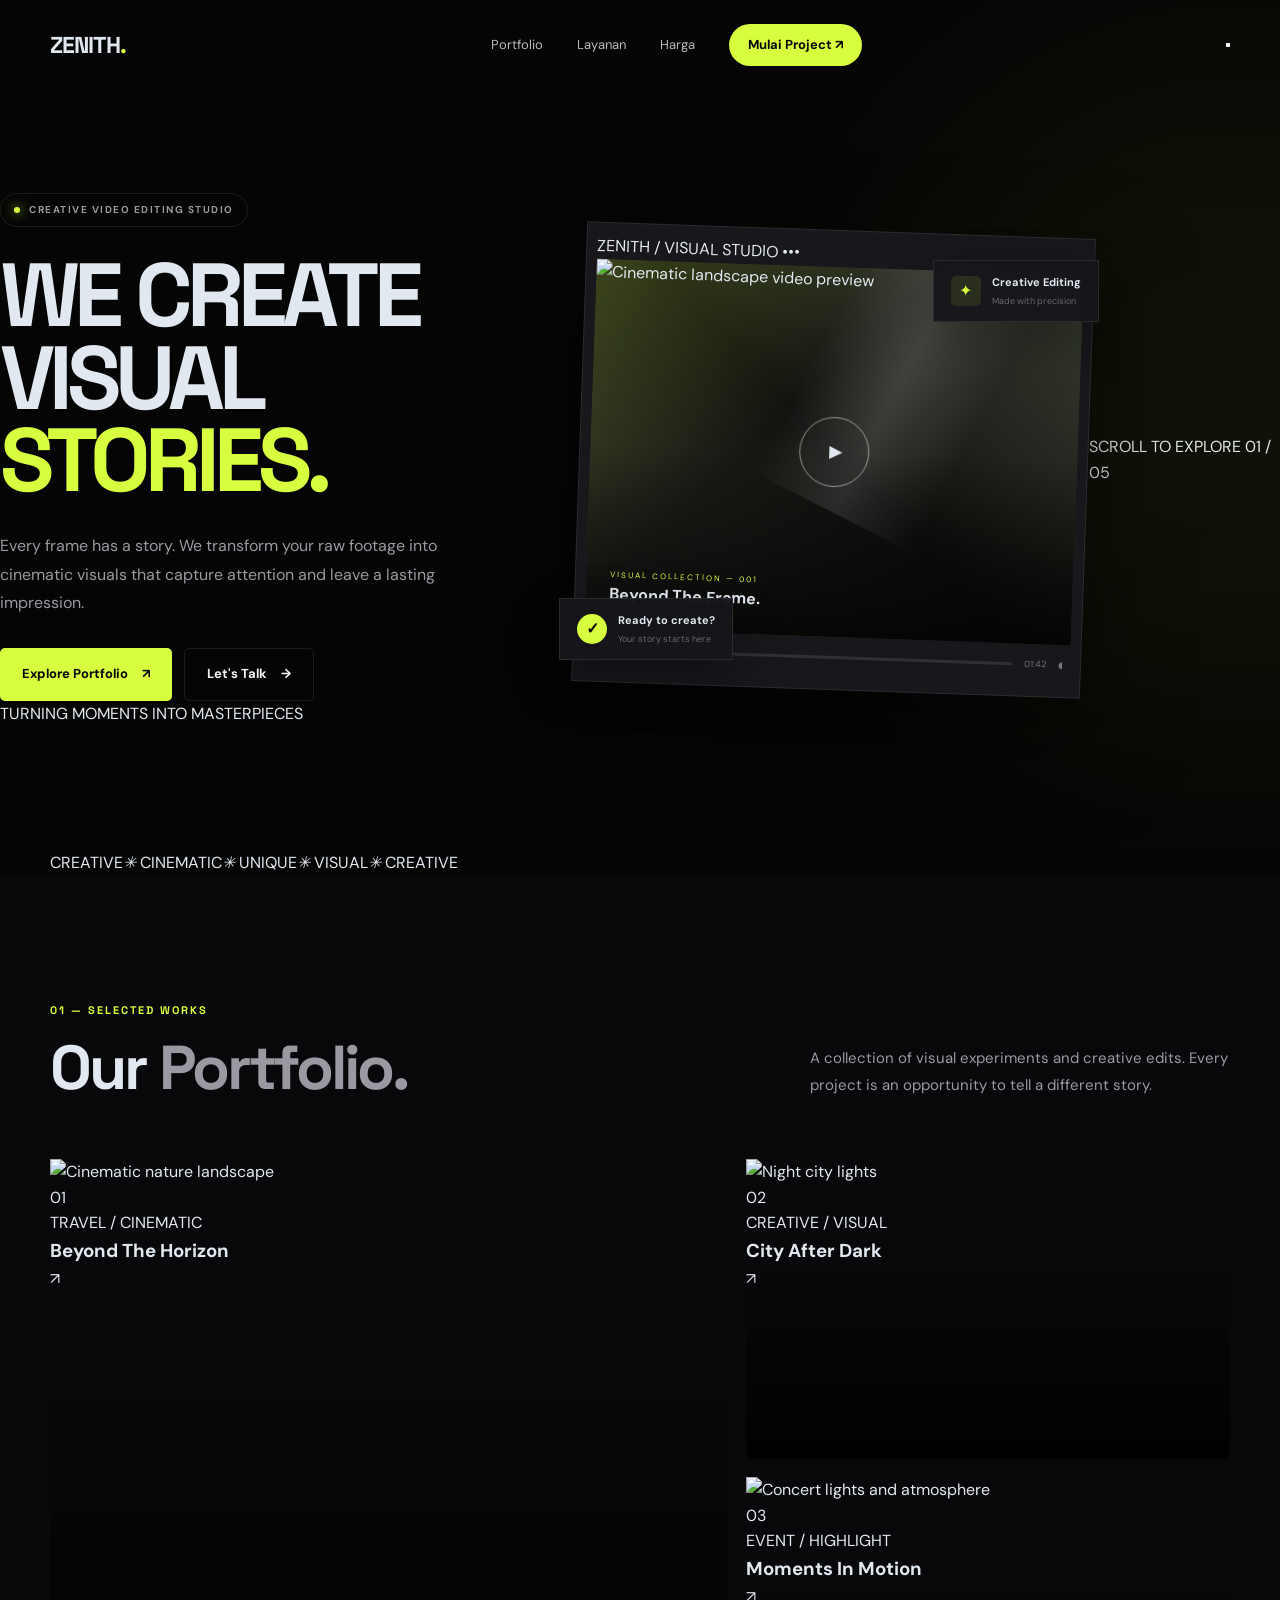
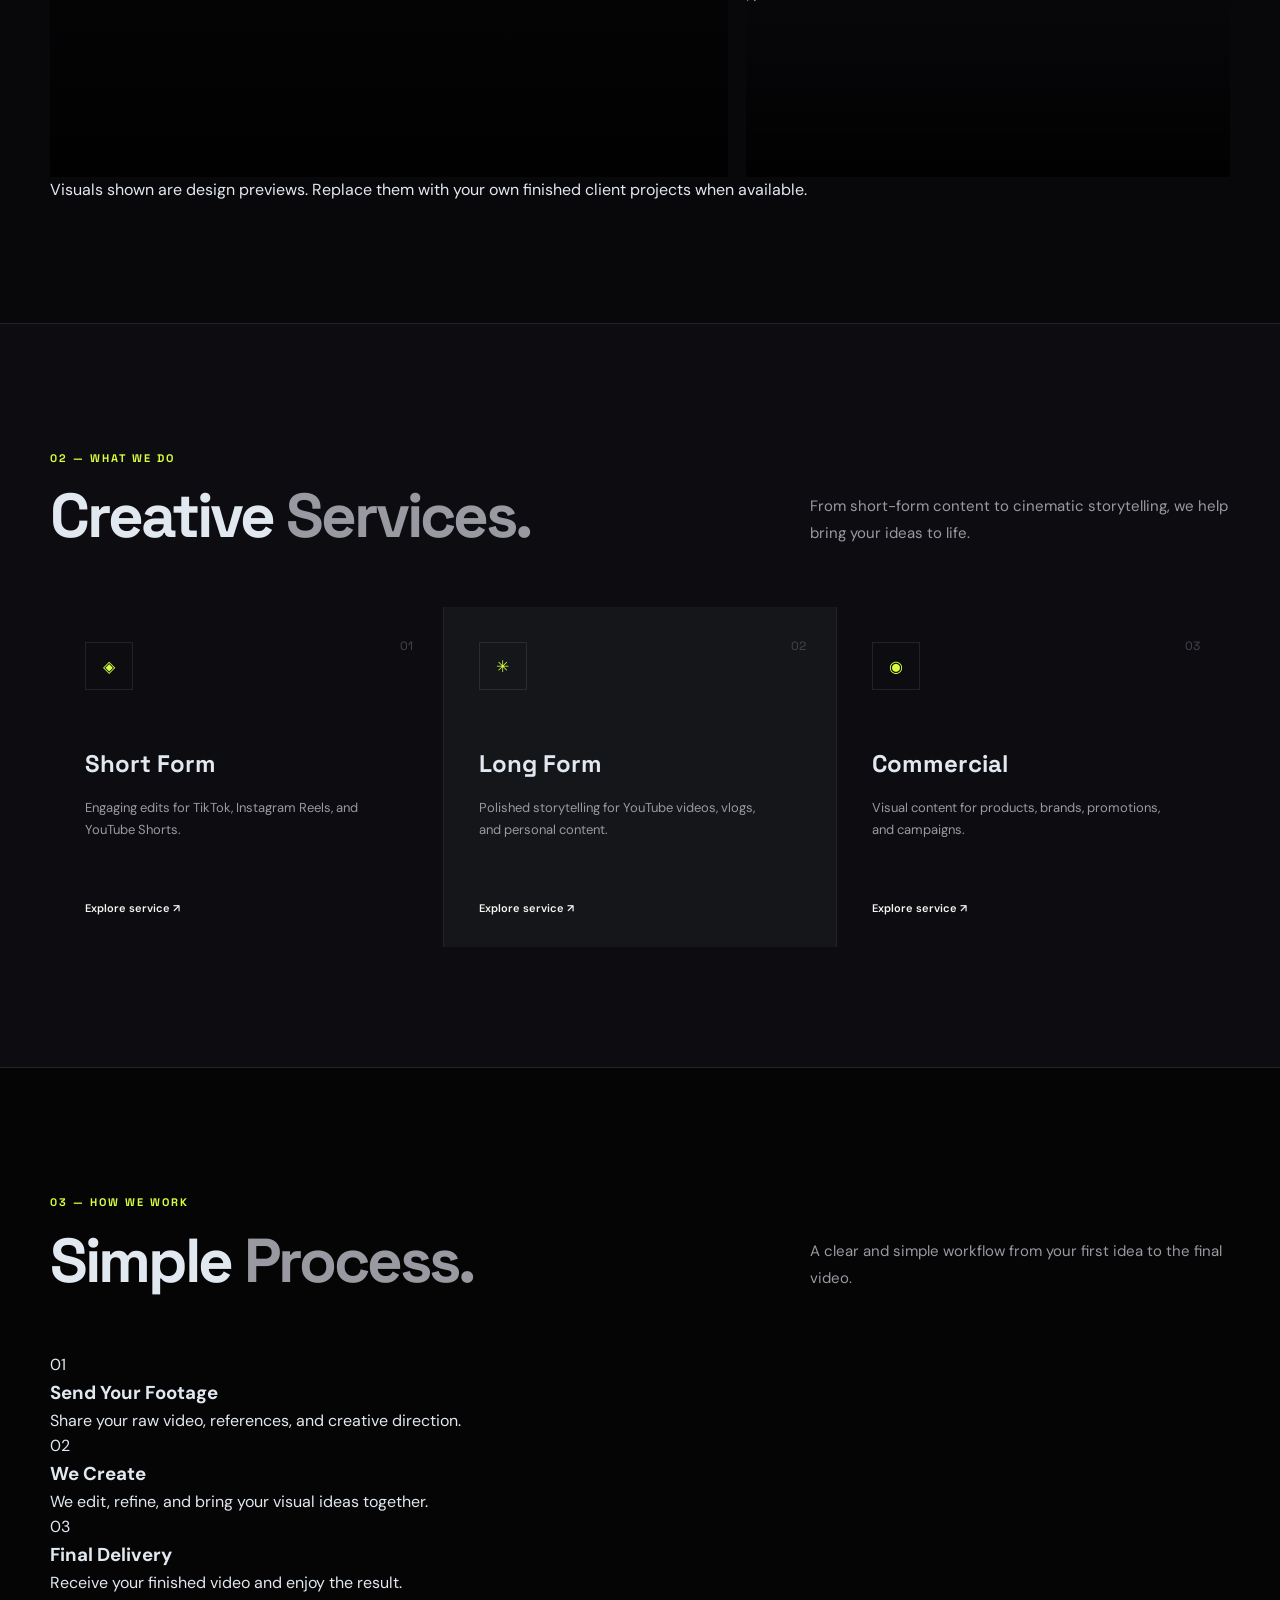
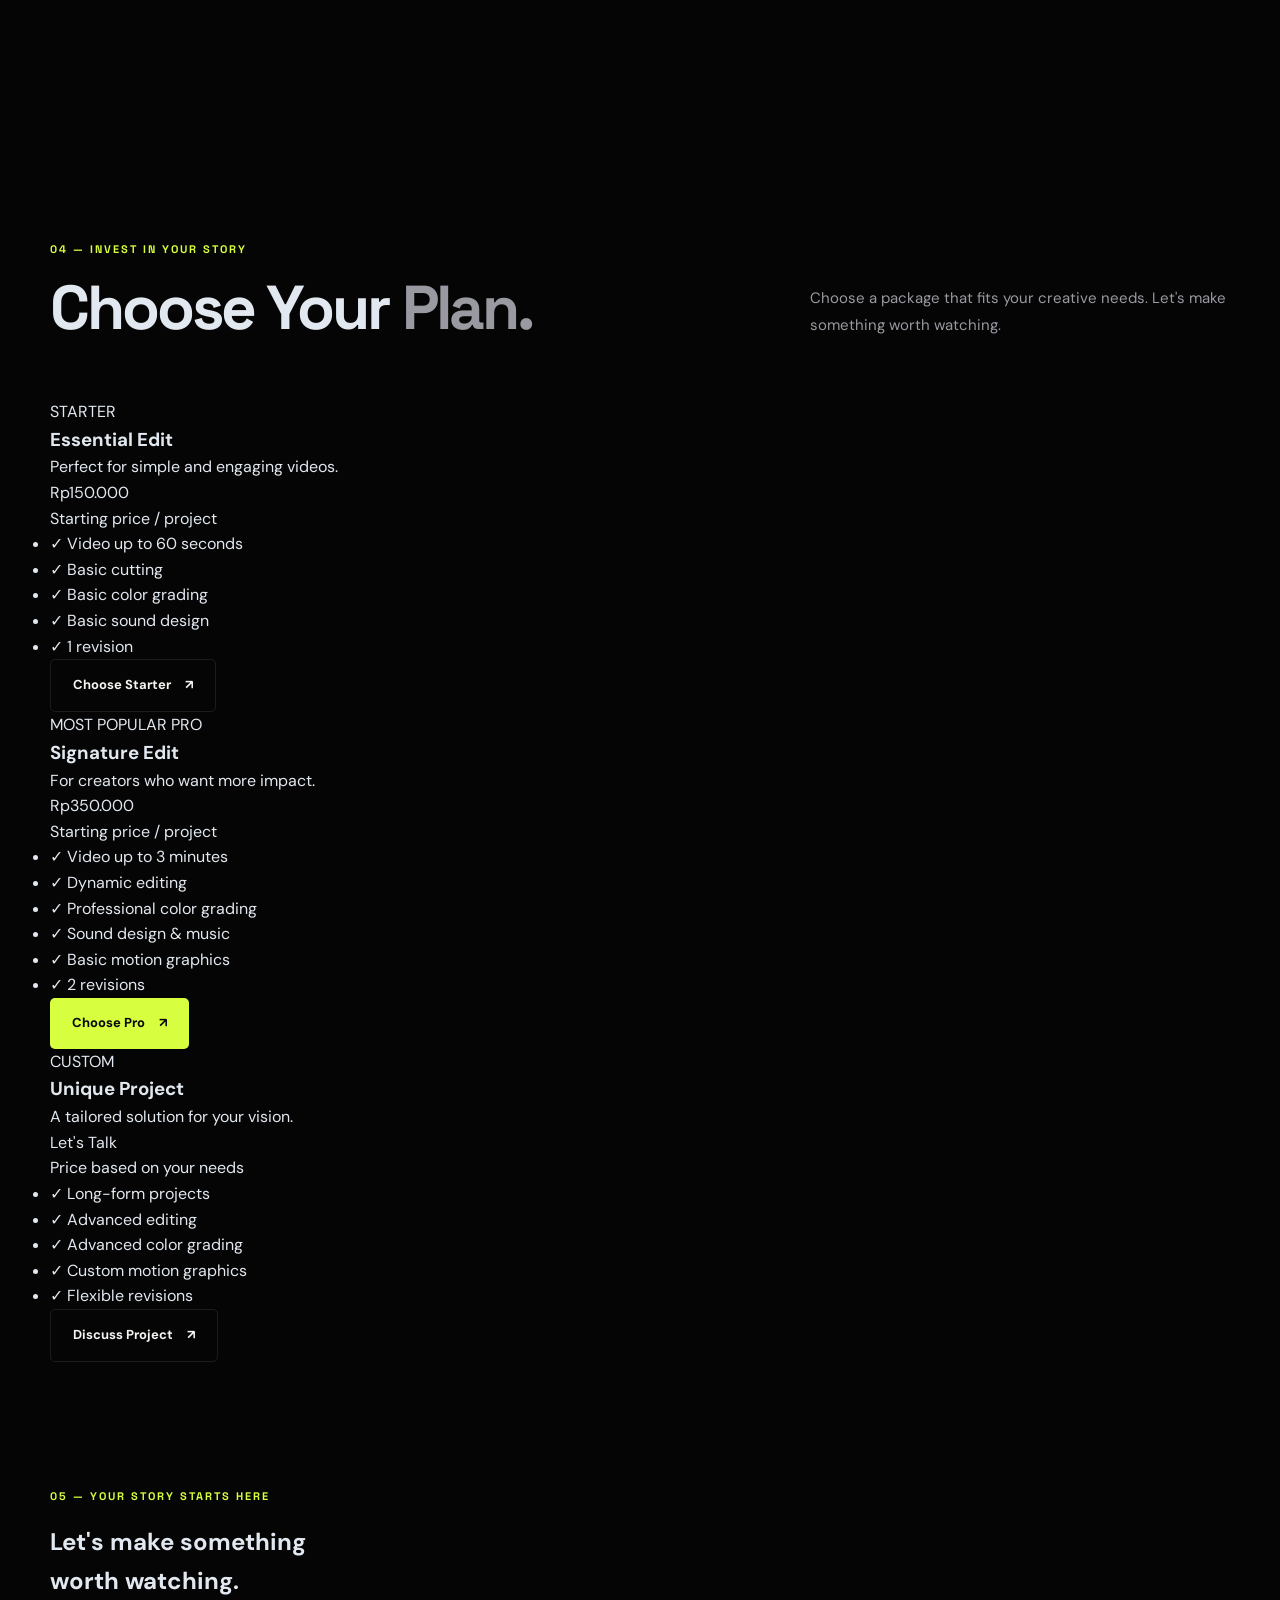
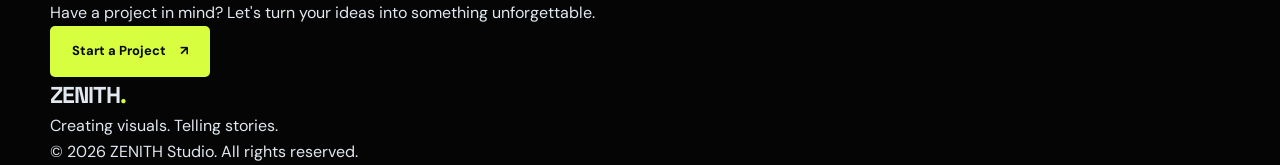
==== commit dfac2d3e: "Update print statement from 'Hello' to 'Goodbye'" ====
--- a/index.html
+++ b/index.html
@@ -1,402 +1,364 @@
+
 <!DOCTYPE html>
 <html lang="id">
 <head>
-    <meta charset="UTF-8">
-    <meta name="viewport" content="width=device-width, initial-scale=1.0">
-
-    <meta name="description" content="Zenith - Jasa editing video profesional untuk content creator, bisnis, brand, dan personal.">
-    <meta name="theme-color" content="#0b0b0f">
-
-    <title>Zenith — Professional Video Editing</title>
-
+  <meta charset="UTF-8">
+  <meta name="viewport" content="width=device-width, initial-scale=1.0">
+  <meta name="theme-color" content="#050505">
+  <meta name="description" content="ZENITH — Creative video editing studio. We create visual stories.">
+  <title>ZENITH — Creative Video Studio</title>
+  <link rel="preconnect" href="https://fonts.googleapis.com">
+  <link rel="preconnect" href="https://fonts.gstatic.com" crossorigin>
+  <link href="https://fonts.googleapis.com/css2?family=DM+Sans:wght@400;500;600;700&family=Space+Grotesk:wght@400;500;600;700&display=swap" rel="stylesheet">
   <link rel="stylesheet" href="style.css">
 </head>
-
 <body>
-        <div class="container nav-wrapper">
-            <a href="#" class="logo">
-                ZENITH<span>.</span>
-            </a>
-
-            <nav class="nav-menu">
-                <a href="#services">Layanan</a>
-                <a href="#portfolio">Portfolio</a>
-                <a href="#pricing">Harga</a>
-                <a href="#contact" class="nav-button">Mulai Project</a>
-            </nav>
-        </div>
-    </header>
-
-
-    <main>
-
-     <!-- HERO -->
-<section class="hero" style="position: relative; padding: 40px 15px 60px 15px; color: #fff; overflow: hidden; font-family: sans-serif; box-sizing: border-box;">
-    <div class="container hero-content" style="max-width: 1200px; margin: 0 auto; display: flex; justify-content: space-between; align-items: center; flex-wrap: wrap; gap: 40px;">
-        
-        <!-- TEKS KIRI -->
-        <div class="hero-text" style="flex: 1; min-width: 320px; max-width: 600px;">
-            
-            <!-- BADGE ATAS -->
-            <div class="badge" style="display: inline-flex; align-items: center; gap: 8px; background: rgba(163, 230, 53, 0.1); border: 1px solid rgba(163, 230, 53, 0.3); padding: 6px 14px; border-radius: 20px; font-size: 12px; color: #a3e635; margin-bottom: 25px;">
-                <span class="badge-dot" style="width: 8px; height: 8px; background: #a3e635; border-radius: 50%;"></span>
-                VIDEO EDITING STUDIO
-            </div>
-
-            <!-- JUDUL UTAMA -->
-           <h1 style="font-size: clamp(32px, 7vw, 56px); font-weight: 800; line-height: 1.1; margin-bottom: 20px; color: #fff;">
-                Your Story.<br>
-                <span style="color: #a3e635;">Our Edit.</span>
-            </h1>
-
-            <!-- DESKRIPSI -->
-            <p style="color: #9ca3af; font-size: 16px; line-height: 1.6; margin-bottom: 35px;">
-                Kami mengubah footage mentah menjadi video yang engaging, profesional, dan siap membuat brand kamu terlihat lebih powerful.
-            </p>
-
-            <!-- TOMBOL AKSI -->
-            <div class="hero-buttons" style="display: flex; gap: 15px; margin-bottom: 50px; flex-wrap: wrap;">
-              <a href="https://drive.google.com/drive/folders/1GhYtS7_ezEpWYG7XA4BFH5G839OK3-zw?usp=drive_link" class="btn btn-primary" style="background: #a3e635; color: #000; padding: 14px 28px; border-radius: 8px; text-decoration: none; font-weight: bold; font-size: 15px; display: inline-block;" target="_blank">Mulai Project →</a>
-                <a href="#portfolio" class="btn btn-secondary" style="background: transparent; border: 1px solid rgba(255,255,255,0.2); color: #fff; padding: 14px 28px; border-radius: 8px; text-decoration: none; font-weight: 500; font-size: 15px;">Lihat Portfolio</a>
-            </div>
-
-            <!-- STATISTIK -->
-            <div class="hero-stats" style="display: flex; gap: 40px; border-top: 1px solid rgba(255,255,255,0.1); padding-top: 30px; flex-wrap: wrap;">
-                <div>
-                    <strong style="display: block; font-size: 28px; font-weight: bold; color: #fff; margin-bottom: 4px;">150+</strong>
-                    <span style="color: #9ca3af; font-size: 13px;">Project Selesai</span>
-                </div>
-                <div>
-                    <strong style="display: block; font-size: 28px; font-weight: bold; color: #fff; margin-bottom: 4px;">50+</strong>
-                    <span style="color: #9ca3af; font-size: 13px;">Client</span>
-                </div>
-                <div>
-                    <strong style="display: block; font-size: 28px; font-weight: bold; color: #fff; margin-bottom: 4px;">3+</strong>
-                    <span style="color: #9ca3af; font-size: 13px;">Tahun Pengalaman</span>
-                </div>
-            </div>
-
-        </div>
-
-     <!-- GAMBAR / ILUSTRASI SETUP KANAN -->
-        <div class="hero-image" style="flex: 1; min-width: 320px; max-width: 550px; position: relative;">
-            <div style="background: #111813; border: 1px solid rgba(163, 230, 53, 0.2); border-radius: 16px; padding: 15px; box-shadow: 0 20px 40px rgba(0,0,0,0.6);">
-                <img src="https://images.unsplash.com/photo-1574717024653-61fd2cf4d44d?auto=format&fit=crop&w=800&q=80" alt="Video Editing Setup" style="width: 100%; height: auto; border-radius: 10px; display: block; object-fit: cover;">
-            </div>
-
-            <!-- Tag Melayang Professional -->
-            <div class="hero-tag tag-top" style="position: absolute; top: 20px; right: 20px; background: rgba(0,0,0,0.7); backdrop-filter: blur(10px); padding: 8px 16px; border-radius: 8px; z-index: 2; border: 1px solid rgba(255,255,255,0.1);">
-                <span style="color: #ccff00; font-size: 12px; display: block;">✦ Professional</span>
-                <span style="color: #fff; font-size: 11px;">Color Grading</span>
-            </div>
-
-            <!-- Tag Melayang Fast Delivery -->
-            <div class="hero-tag tag-bottom" style="position: absolute; bottom: 20px; left: 20px; background: rgba(0,0,0,0.7); backdrop-filter: blur(10px); padding: 8px 16px; border-radius: 8px; z-index: 2; border: 1px solid rgba(255,255,255,0.1);">
-                <span style="color: #ccff00; font-size: 12px; display: block;">⚡ Fast Delivery</span>
-                <span style="color: #fff; font-size: 11px;">On Time, Every Time</span>
-            </div>
-        </div>
-
+
+  <div class="star-field" aria-hidden="true">
+    <span class="star star-1"></span>
+    <span class="star star-2"></span>
+    <span class="star star-3"></span>
+    <span class="star star-4"></span>
+    <span class="star star-5"></span>
+    <span class="star star-6"></span>
+    <span class="star star-7"></span>
+    <span class="star star-8"></span>
+  </div>
+
+  <header class="navbar">
+    <div class="container nav-wrapper">
+      <a href="#" class="logo">ZENITH<span>.</span></a>
+      <nav class="nav-menu" aria-label="Navigasi utama">
+        <a href="#portfolio">Portfolio</a>
+        <a href="#services">Layanan</a>
+        <a href="#pricing">Harga</a>
+        <a href="#contact" class="nav-button">Mulai Project <span>↗</span></a>
+      </nav>
+      <button class="menu-toggle" aria-label="Buka menu" aria-expanded="false">
+        <span></span><span></span><span></span>
+      </button>
     </div>
-</section>
-        <!-- SERVICES -->
-        <section class="services section" id="services">
-            <div class="container">
-
-                <div class="section-heading">
-                    <div>
-                        <span class="eyebrow">WHAT WE DO</span>
-                        <h2>Editing yang membuat<br><span>video kamu berbeda.</span></h2>
-                    </div>
-
-                    <p>
-                        Dari short-form content sampai video panjang,
-                        Zenith siap membantu setiap footage kamu menjadi
-                        konten yang memiliki impact.
-                    </p>
-                </div>
-
-
-            <div class="service-grid">
-
-    <article class="service-card">
-        <div class="service-number">01</div>
-        <div class="service-image" style="width: 100%; height: 140px; border-radius: 8px; overflow: hidden; margin-bottom: 15px; background: #111; position: relative;">
-            <img src="https://images.unsplash.com/photo-1534447677768-be436bb09401?auto=format&fit=crop&w=600&q=80" alt="Short Form" style="width: 100%; height: 100%; object-fit: cover; display: block;">
-        </div>
-
-        <h3>Short Form</h3>
-
-        <p style="margin-bottom: 15px;">
-            Reels, TikTok, dan YouTube Shorts yang fast-paced dan menarik perhatian sejak detik pertama.
-        </p>
-
-        <a href="#contact" style="display: inline-block;">Explore service →</a>
-    </article>
-
-
-    <article class="service-card featured">
-        <div class="service-number">02</div>
-        <div class="service-image" style="width: 100%; height: 140px; border-radius: 8px; overflow: hidden; margin-bottom: 15px; background: #111; position: relative;">
-          <img src="https://images.unsplash.com/photo-1518770660439-4636190af475?auto=format&fit=crop&w=600&q=80" alt="Long Form" style="width: 100%; height: 100%; object-fit: cover; display: block;">
-        </div>
-
-        <h3>Long Form</h3>
-
-        <p style="margin-bottom: 15px;">
-            YouTube video, podcast, documentary, hingga cinematic content dengan storytelling yang kuat.
-        </p>
-
-        <a href="#contact" style="display: inline-block;">Explore service →</a>
-    </article>
-
-
-    <article class="service-card">
-        <div class="service-number">03</div>
-        <div class="service-image" style="width: 100%; height: 140px; border-radius: 8px; overflow: hidden; margin-bottom: 15px; background: #111; position: relative;">
-            <img src="https://images.unsplash.com/photo-1492691527719-9d1e07e534b4?auto=format&fit=crop&w=600&q=80" alt="Commercial" style="width: 100%; height: 100%; object-fit: cover; display: block;">
-        </div>
-
-        <h3>Commercial</h3>
-
-        <p style="margin-bottom: 15px;">
-            Video iklan dan promotional content untuk membuat brand kamu tampil lebih profesional.
-        </p>
-
-        <a href="#contact" style="display: inline-block;">Explore service →</a>
-    </article>
-
-</div>
-        <!-- PORTFOLIO -->
-        <section class="portfolio section" id="portfolio">
-            <div class="container">
-
-                <div class="section-heading portfolio-heading">
-                    <div>
-                        <span class="eyebrow">SELECTED WORKS</span>
-                        <h2>Some of our<br><span>favorite edits.</span></h2>
-                    </div>
-
-                    <a href="#contact" class="text-link">
-                        Start your project →
-                    </a>
-                </div>
-
-
-              <div class="portfolio-grid" style="display: grid; grid-template-columns: repeat(auto-fit, minmax(300px, 1fr)); gap: 20px; width: 100%;">
-
-    <!-- KARTU 1: URBAN MOTION (KIRI BESAR) -->
-    <div class="portfolio-item portfolio-large">
-        <div class="portfolio-image image-one" style="position: relative; overflow: hidden; background: #111;">
-            <video autoplay loop muted playsinline style="width: 100%; height: 100%; object-fit: cover; position: absolute; top:0; left:0; z-index:1;">
-                <source src="https://vjs.zencdn.net/v/oceans.mp4" type="video/mp4">
-            </video>
-            <span class="portfolio-category" style="position: relative; z-index: 2;">COMMERCIAL</span>
-            <div class="portfolio-play" style="position: relative; z-index: 2;">▶</div>
-            <div class="portfolio-info" style="position: relative; z-index: 2;">
-                <h3>Urban Motion</h3>
-                <p>Commercial Film</p>
-            </div>
-        </div>
+  </header>
+
+  <main>
+    <section class="hero">
+      <div class="hero-glow"></div>
+      <div class="container hero-content">
+        <div class="hero-text reveal">
+          <div class="badge">
+            <span class="badge-dot"></span>
+            CREATIVE VIDEO EDITING STUDIO
+          </div>
+          <h1>WE CREATE<br>VISUAL <span>STORIES.</span></h1>
+          <p>
+            Every frame has a story. We transform your raw footage
+            into cinematic visuals that capture attention and leave
+            a lasting impression.
+          </p>
+          <div class="hero-buttons">
+            <a href="#portfolio" class="btn btn-primary">Explore Portfolio <span>↗</span></a>
+            <a href="#contact" class="btn btn-secondary">Let's Talk <span>→</span></a>
+          </div>
+          <div class="hero-note">
+            <span class="note-line"></span>
+            <span>TURNING MOMENTS INTO MASTERPIECES</span>
+          </div>
+        </div>
+
+        <div class="hero-visual reveal">
+          <div class="visual-orbit orbit-one"></div>
+          <div class="visual-orbit orbit-two"></div>
+
+          <div class="video-card glass">
+            <div class="video-top">
+              <span class="video-dot"></span>
+              <span>ZENITH / VISUAL STUDIO</span>
+              <span class="video-menu">•••</span>
+            </div>
+            <div class="video-image">
+              <img src="https://images.unsplash.com/photo-1470252649378-9c29740c9fa8?auto=format&fit=crop&w=1100&q=85" alt="Cinematic landscape video preview">
+              <div class="video-overlay"></div>
+              <div class="play-button">▶</div>
+              <div class="video-label">
+                <small>VISUAL COLLECTION — 001</small>
+                <strong>Beyond The Frame.</strong>
+              </div>
+            </div>
+            <div class="video-controls">
+              <span>00:24</span>
+              <div class="timeline"><span></span></div>
+              <span>01:42</span>
+              <span class="control-icon">◖</span>
+            </div>
+          </div>
+
+          <div class="floating-card floating-card-1 glass">
+            <span class="floating-icon">✦</span>
+            <div><strong>Creative Editing</strong><small>Made with precision</small></div>
+          </div>
+          <div class="floating-card floating-card-2 glass">
+            <span class="check">✓</span>
+            <div><strong>Ready to create?</strong><small>Your story starts here</small></div>
+          </div>
+        </div>
+      </div>
+      <div class="hero-bottom">
+        <span>SCROLL TO EXPLORE</span>
+        <span class="scroll-line"></span>
+        <span>01 / 05</span>
+      </div>
+    </section>
+
+    <section class="intro-strip">
+      <div class="container intro-inner">
+        <span>CREATIVE</span><i>✳</i>
+        <span>CINEMATIC</span><i>✳</i>
+        <span>UNIQUE</span><i>✳</i>
+        <span>VISUAL</span><i>✳</i>
+        <span>CREATIVE</span>
+      </div>
+    </section>
+
+    <section class="section portfolio" id="portfolio">
+      <div class="container">
+        <div class="section-heading reveal">
+          <div>
+            <span class="eyebrow">01 — SELECTED WORKS</span>
+            <h2>Our <span>Portfolio.</span></h2>
+          </div>
+          <p>A collection of visual experiments and creative edits. Every project is an opportunity to tell a different story.</p>
+        </div>
+
+        <div class="portfolio-grid">
+          <article class="portfolio-item portfolio-large reveal">
+            <div class="portfolio-image">
+              <img src="https://images.unsplash.com/photo-1500530855697-b586d89ba3ee?auto=format&fit=crop&w=1200&q=85" alt="Cinematic nature landscape">
+              <span class="portfolio-number">01</span>
+              <div class="portfolio-info">
+                <span>TRAVEL / CINEMATIC</span>
+                <h3>Beyond The Horizon</h3>
+              </div>
+              <span class="portfolio-arrow">↗</span>
+            </div>
+          </article>
+
+          <article class="portfolio-item reveal">
+            <div class="portfolio-image">
+              <img src="https://images.unsplash.com/photo-1519608487953-e999c86e7455?auto=format&fit=crop&w=900&q=85" alt="Night city lights">
+              <span class="portfolio-number">02</span>
+              <div class="portfolio-info">
+                <span>CREATIVE / VISUAL</span>
+                <h3>City After Dark</h3>
+              </div>
+              <span class="portfolio-arrow">↗</span>
+            </div>
+          </article>
+
+          <article class="portfolio-item reveal">
+            <div class="portfolio-image">
+              <img src="https://images.unsplash.com/photo-1492684223066-81342ee5ff30?auto=format&fit=crop&w=900&q=85" alt="Concert lights and atmosphere">
+              <span class="portfolio-number">03</span>
+              <div class="portfolio-info">
+                <span>EVENT / HIGHLIGHT</span>
+                <h3>Moments In Motion</h3>
+              </div>
+              <span class="portfolio-arrow">↗</span>
+            </div>
+          </article>
+        </div>
+        <p class="portfolio-disclaimer">Visuals shown are design previews. Replace them with your own finished client projects when available.</p>
+      </div>
+    </section>
+
+    <section class="section services" id="services">
+      <div class="container">
+        <div class="section-heading reveal">
+          <div>
+            <span class="eyebrow">02 — WHAT WE DO</span>
+            <h2>Creative <span>Services.</span></h2>
+          </div>
+          <p>From short-form content to cinematic storytelling, we help bring your ideas to life.</p>
+        </div>
+
+        <div class="service-grid">
+          <article class="service-card glass reveal">
+            <span class="service-number">01</span>
+            <div class="service-icon">◈</div>
+            <h3>Short Form</h3>
+            <p>Engaging edits for TikTok, Instagram Reels, and YouTube Shorts.</p>
+            <a href="#pricing">Explore service <span>↗</span></a>
+          </article>
+          <article class="service-card glass featured reveal">
+            <span class="service-number">02</span>
+            <div class="service-icon">✳</div>
+            <h3>Long Form</h3>
+            <p>Polished storytelling for YouTube videos, vlogs, and personal content.</p>
+            <a href="#pricing">Explore service <span>↗</span></a>
+          </article>
+          <article class="service-card glass reveal">
+            <span class="service-number">03</span>
+            <div class="service-icon">◉</div>
+            <h3>Commercial</h3>
+            <p>Visual content for products, brands, promotions, and campaigns.</p>
+            <a href="#pricing">Explore service <span>↗</span></a>
+          </article>
+        </div>
+      </div>
+    </section>
+
+    <section class="section process">
+      <div class="container">
+        <div class="section-heading reveal">
+          <div>
+            <span class="eyebrow">03 — HOW WE WORK</span>
+            <h2>Simple <span>Process.</span></h2>
+          </div>
+          <p>A clear and simple workflow from your first idea to the final video.</p>
+        </div>
+
+        <div class="process-grid">
+          <article class="process-step reveal">
+            <span>01</span><div class="process-line"></div>
+            <h3>Send Your Footage</h3>
+            <p>Share your raw video, references, and creative direction.</p>
+          </article>
+          <article class="process-step reveal">
+            <span>02</span><div class="process-line"></div>
+            <h3>We Create</h3>
+            <p>We edit, refine, and bring your visual ideas together.</p>
+          </article>
+          <article class="process-step reveal">
+            <span>03</span><div class="process-line"></div>
+            <h3>Final Delivery</h3>
+            <p>Receive your finished video and enjoy the result.</p>
+          </article>
+        </div>
+      </div>
+    </section>
+
+    <section class="section pricing" id="pricing">
+      <div class="container">
+        <div class="section-heading reveal">
+          <div>
+            <span class="eyebrow">04 — INVEST IN YOUR STORY</span>
+            <h2>Choose Your <span>Plan.</span></h2>
+          </div>
+          <p>Choose a package that fits your creative needs. Let's make something worth watching.</p>
+        </div>
+
+        <div class="pricing-grid">
+          <article class="price-card glass reveal">
+            <span class="plan-label">STARTER</span>
+            <h3>Essential Edit</h3>
+            <p class="plan-description">Perfect for simple and engaging videos.</p>
+            <div class="price">Rp150.000</div>
+            <span class="price-caption">Starting price / project</span>
+            <ul>
+              <li>✓ Video up to 60 seconds</li>
+              <li>✓ Basic cutting</li>
+              <li>✓ Basic color grading</li>
+              <li>✓ Basic sound design</li>
+              <li>✓ 1 revision</li>
+            </ul>
+            <a class="btn btn-secondary price-button" href="checkout2.html?paket=starter">Choose Starter <span>↗</span></a>
+          </article>
+
+          <article class="price-card glass price-featured reveal">
+            <span class="popular-label">MOST POPULAR</span>
+            <span class="plan-label">PRO</span>
+            <h3>Signature Edit</h3>
+            <p class="plan-description">For creators who want more impact.</p>
+            <div class="price">Rp350.000</div>
+            <span class="price-caption">Starting price / project</span>
+            <ul>
+              <li>✓ Video up to 3 minutes</li>
+              <li>✓ Dynamic editing</li>
+              <li>✓ Professional color grading</li>
+              <li>✓ Sound design & music</li>
+              <li>✓ Basic motion graphics</li>
+              <li>✓ 2 revisions</li>
+            </ul>
+            <a class="btn btn-primary price-button" href="checkout.html?paket=pro">Choose Pro <span>↗</span></a>
+          </article>
+
+          <article class="price-card glass reveal">
+            <span class="plan-label">CUSTOM</span>
+            <h3>Unique Project</h3>
+            <p class="plan-description">A tailored solution for your vision.</p>
+            <div class="price custom-price">Let's Talk</div>
+            <span class="price-caption">Price based on your needs</span>
+            <ul>
+              <li>✓ Long-form projects</li>
+              <li>✓ Advanced editing</li>
+              <li>✓ Advanced color grading</li>
+              <li>✓ Custom motion graphics</li>
+              <li>✓ Flexible revisions</li>
+            </ul>
+            <a class="btn btn-secondary price-button" href="#contact">Discuss Project <span>↗</span></a>
+          </article>
+        </div>
+      </div>
+    </section>
+
+    <section class="contact-section" id="contact">
+      <div class="container">
+        <div class="contact-card glass reveal">
+          <span class="eyebrow">05 — YOUR STORY STARTS HERE</span>
+          <h2>Let's make something<br><span>worth watching.</span></h2>
+          <p>Have a project in mind? Let's turn your ideas into something unforgettable.</p>
+          <a class="btn btn-primary" href="https://wa.me/6287776757981?text=Halo,%20saya%20tertarik%20menggunakan%20jasa%20video%20editor%20kamu" target="_blank" rel="noopener noreferrer">Start a Project <span>↗</span></a>
+          <div class="contact-glow"></div>
+        </div>
+      </div>
+    </section>
+  </main>
+
+  <footer class="footer">
+    <div class="container footer-inner">
+      <a href="#" class="logo">ZENITH<span>.</span></a>
+      <p>Creating visuals. Telling stories.</p>
+      <span>© 2026 ZENITH Studio. All rights reserved.</span>
     </div>
-
-    <!-- KARTU 2: DAILY STORIES (KANAN ATAS) -->
-    <div class="portfolio-item">
-        <div class="portfolio-image image-two" style="position: relative; overflow: hidden; background: #111;">
- <img src="https://images.unsplash.com/photo-1516321318423-f06f85e504b3?q=80&w=800&auto=format&fit=crop" alt="Daily Stories" style="width: 100%; height: 100%; object-fit: cover; position: absolute; top: 0; left: 0; z-index: 1;">
-            <span class="portfolio-category" style="position: relative; z-index: 2;">CONTENT</span>
-            <div class="portfolio-play" style="position: relative; z-index: 2;">▶</div>
-            <div class="portfolio-info" style="position: relative; z-index: 2;">
-                <h3>Daily Stories</h3>
-                <p>Social Media</p>
-            </div>
-        </div>
-    </div>
-
-    <!-- KARTU 3: GOLDEN HOUR (KANAN BAWAH) -->
-    <div class="portfolio-item">
-        <div class="portfolio-image image-three" style="position: relative; overflow: hidden; background: #111;">
-            <video autoplay loop muted playsinline style="width: 100%; height: 100%; object-fit: cover; position: absolute; top:0; left:0; z-index:1;">
-                <source src="https://interactive-examples.mdn.mozilla.net/media/cc0-videos/flower.mp4" type="video/mp4">
-            </video>
-            <span class="portfolio-category" style="position: relative; z-index: 2;">CINEMATIC</span>
-            <div class="portfolio-play" style="position: relative; z-index: 2;">▶</div>
-            <div class="portfolio-info" style="position: relative; z-index: 2;">
-                <h3>Golden Hour</h3>
-                <p>Travel Film</p>
-            </div>
-        </div>
-    </div>
-
-</div>
-            </div>
-        </section>
-
-
-        <!-- PROCESS -->
-        <section class="process section">
-            <div class="container">
-
-                <div class="section-heading centered">
-                    <span class="eyebrow">OUR PROCESS</span>
-                    <h2>Simple process.<br><span>Powerful results.</span></h2>
-                </div>
-
-
-                <div class="process-grid">
-
-                    <div class="process-item">
-                        <span>01</span>
-                        <h3>Send Footage</h3>
-                        <p>
-                            Kirim footage, brief, reference, dan semua
-                            kebutuhan project kamu.
-                        </p>
-                    </div>
-
-                    <div class="process-line"></div>
-
-                    <div class="process-item">
-                        <span>02</span>
-                        <h3>We Edit</h3>
-                        <p>
-                            Editor kami mulai mengolah footage dengan
-                            style dan direction yang sudah disepakati.
-                        </p>
-                    </div>
-
-                    <div class="process-line"></div>
-
-                    <div class="process-item">
-                        <span>03</span>
-                        <h3>Final Delivery</h3>
-                        <p>
-                            Review hasil edit, lakukan revisi, lalu
-                            terima final video yang siap dipublikasikan.
-                        </p>
-                    </div>
-
-                </div>
-            </div>
-        </section>
-
-
-       <section id="pricing" style="padding: 80px 20px; background-color: #0b0f0c; color: #fff; font-family: sans-serif; text-align: center;">
-    <div style="display: inline-block; border: 1px solid rgba(163, 230, 53, 0.3); padding: 6px 16px; border-radius: 20px; font-size: 13px; color: #a3e635; margin-bottom: 20px;">🟢 PILIH PAKET</div>
-    <h2 style="font-size: 38px; font-weight: bold; margin-bottom: 15px; color: #fff;">Paket Kreatif yang Tersedia</h2>
-    <p style="color: #9ca3af; font-size: 15px; margin-bottom: 50px; max-width: 600px; margin-left: auto; margin-right: auto;">Dapatkan solusi konten terbaik sesuai dengan kebutuhanmu. Pilih paket yang paling cocok untuk mengembangkan brand kamu.</p>
-
-    <div style="display: flex; justify-content: center; gap: 24px; flex-wrap: wrap; max-width: 1200px; margin: 0 auto 60px auto;">
-        
-        <!-- KARTU 1: STARTER -->
-        <div style="background: #111813; border: 1px solid rgba(255,255,255,0.1); border-radius: 16px; padding: 35px 30px; width: 340px; text-align: left; box-shadow: 0 10px 30px rgba(0,0,0,0.5);">
-            <div style="display: flex; align-items: center; gap: 12px; margin-bottom: 15px;">
-                <div style="background: rgba(163, 230, 53, 0.1); padding: 10px; border-radius: 10px; color: #a3e635; font-size: 18px;">🚀</div>
-                <h3 style="font-size: 20px; font-weight: bold; margin: 0; color: #fff;">Starter</h3>
-            </div>
-            <p style="color: #9ca3af; font-size: 13px; margin-bottom: 25px; line-height: 1.5;">Cocok untuk kamu yang baru mulai dan ingin mencoba layanan kami.</p>
-            <div style="font-size: 36px; font-weight: bold; color: #fff; margin-bottom: 25px;">Rp150K</div>
-            <ul style="list-style: none; padding: 0; margin: 0 0 35px 0; color: #d1d5db; font-size: 14px; line-height: 2.2;">
-                <li>✓ Video hingga 60 detik</li>
-                <li>✓ Basic cutting</li>
-                <li>✓ Basic color grading</li>
-                <li>✓ Basic sound design</li>
-                <li>✓ 1x revisi</li>
-            </ul>
-            <a href="checkout2.html?paket=starter" style="display: flex; justify-content: space-between; align-items: center; background: transparent; border: 1px solid rgba(255,255,255,0.2); color: white; padding: 12px 20px; border-radius: 8px; text-decoration: none; font-weight: 500; font-size: 14px;">Pilih Paket <span>→</span></a>
-        </div>
-
-        <!-- KARTU 2: PRO (MOST POPULAR) -->
-        <div style="background: #111813; border: 2px solid #a3e635; border-radius: 16px; padding: 35px 30px; width: 340px; text-align: left; box-shadow: 0 10px 35px rgba(163,230,53,0.15); position: relative;">
-            <div style="position: absolute; top: -12px; right: 25px; background: #a3e635; color: #000; font-size: 10px; font-weight: bold; padding: 4px 10px; border-radius: 4px; letter-spacing: 0.5px;">MOST POPULAR</div>
-            <div style="display: flex; align-items: center; gap: 12px; margin-bottom: 15px;">
-                <div style="background: rgba(163, 230, 53, 0.15); padding: 10px; border-radius: 10px; color: #a3e635; font-size: 18px;">👑</div>
-                <h3 style="font-size: 20px; font-weight: bold; margin: 0; color: #fff;">Pro</h3>
-            </div>
-            <p style="color: #9ca3af; font-size: 13px; margin-bottom: 25px; line-height: 1.5;">Pilihan terbaik untuk kamu yang ingin hasil lebih maksimal.</p>
-            <div style="font-size: 36px; font-weight: bold; color: #fff; margin-bottom: 25px;">Rp350K</div>
-            <ul style="list-style: none; padding: 0; margin: 0 0 35px 0; color: #d1d5db; font-size: 14px; line-height: 2.2;">
-                <li>✓ Video hingga 3 menit</li>
-                <li>✓ Dynamic editing</li>
-                <li>✓ Professional color grading</li>
-                <li>✓ Sound design & music</li>
-                <li>✓ Motion graphics basic</li>
-                <li>✓ 2x revisi</li>
-            </ul>
-            <a href="checkout.html?paket=pro" style="display: flex; justify-content: space-between; align-items: center; background: #a3e635; color: #000; padding: 12px 20px; border-radius: 8px; text-decoration: none; font-weight: bold; font-size: 14px;">Pilih Paket <span>→</span></a>
-        </div>
-
-        <!-- KARTU 3: CUSTOM -->
-        <div style="background: #111813; border: 1px solid rgba(255,255,255,0.1); border-radius: 16px; padding: 35px 30px; width: 340px; text-align: left; box-shadow: 0 10px 30px rgba(0,0,0,0.5);">
-            <div style="display: flex; align-items: center; gap: 12px; margin-bottom: 15px;">
-                <div style="background: rgba(163, 230, 53, 0.1); padding: 10px; border-radius: 10px; color: #a3e635; font-size: 18px;">⚙️</div>
-                <h3 style="font-size: 20px; font-weight: bold; margin: 0; color: #fff;">Custom</h3>
-            </div>
-            <p style="color: #9ca3af; font-size: 13px; margin-bottom: 25px; line-height: 1.5;">Untuk project yang lebih kompleks dan kebutuhan khusus.</p>
-            <div style="font-size: 36px; font-weight: bold; color: #fff; margin-bottom: 25px; visibility: hidden;">-</div>
-            <ul style="list-style: none; padding: 0; margin: 0 0 35px 0; color: #d1d5db; font-size: 14px; line-height: 2.2;">
-                <li>✓ Long-form video</li>
-                <li>✓ Advanced editing</li>
-                <li>✓ Advanced color grading</li>
-                <li>✓ Advanced motion graphics</li>
-                <li>✓ Custom sound design</li>
-                <li>✓ Flexible revisions</li>
-            </ul>
-            <a href="#" style="display: flex; justify-content: space-between; align-items: center; background: transparent; border: 1px solid rgba(255,255,255,0.2); color: white; padding: 12px 20px; border-radius: 8px; text-decoration: none; font-weight: 500; font-size: 14px;">Konsultasi <span>→</span></a>
-        </div>
-
-    </div>
-
-    <!-- FITUR BAWAH -->
-    <div style="display: flex; justify-content: center; gap: 40px; flex-wrap: wrap; border-top: 1px solid rgba(255,255,255,0.1); padding-top: 40px; max-width: 1000px; margin: 0 auto; color: #9ca3af; font-size: 14px;">
-        <div>🛡️ Kualitas Terbaik</div>
-        <div>⏱️ Tepat Waktu</div>
-        <div>💬 Komunikasi Mudah</div>
-        <div>⭐ Hasil Profesional</div>
-    </div>
-</section>
-                    <h2>
-                        Let's make something<br>
-                        <span>worth watching.</span>
-                    </h2>
-
-                    <p>
-                        Punya ide atau footage yang belum tahu mau diapakan?
-                        Ceritakan project kamu kepada kami.
-                    </p>
-
-                  <a href="https://wa.me/6287776757981?text=Halo,%20saya%20tertarik%20menggunakan%20jasa%20video%20editor%20kamu" class="btn btn-primary" target="_blank">Let's Talk <span>↗</span></a>
-            </div>
-        </section>
-
-    </main>
-
-
-    <!-- FOOTER -->
-    <footer>
-        <div class="container footer-wrapper">
-
-            <div>
-                <a href="#" class="logo">
-                    ZENITH<span>.</span>
-                </a>
-
-                <p>Professional video editing studio.</p>
-            </div>
-
-            <div class="footer-links">
-                <a href="#services">Services</a>
-                <a href="#portfolio">Portfolio</a>
-                <a href="#pricing">Pricing</a>
-                <a href="#contact">Contact</a>
-            </div>
-
-            <div class="copyright">
-                © 2026 Zenith Studio.
-            </div>
-
-        </div>
-    </footer>
-
+  </footer>
+
+  <script>
+    // Mobile navigation
+    const menuToggle = document.querySelector('.menu-toggle');
+    const navMenu = document.querySelector('.nav-menu');
+
+    if (menuToggle && navMenu) {
+      menuToggle.addEventListener('click', () => {
+        const isOpen = navMenu.classList.toggle('active');
+        menuToggle.classList.toggle('active', isOpen);
+        menuToggle.setAttribute('aria-expanded', String(isOpen));
+      });
+
+      navMenu.querySelectorAll('a').forEach(link => {
+        link.addEventListener('click', () => {
+          navMenu.classList.remove('active');
+          menuToggle.classList.remove('active');
+          menuToggle.setAttribute('aria-expanded', 'false');
+        });
+      });
+    }
+
+    // Reveal elements on scroll
+    const revealItems = document.querySelectorAll('.reveal');
+
+    if ('IntersectionObserver' in window) {
+      const observer = new IntersectionObserver((entries, obs) => {
+        entries.forEach(entry => {
+          if (entry.isIntersecting) {
+            entry.target.classList.add('visible');
+            obs.unobserve(entry.target);
+          }
+        });
+      }, { threshold: 0.12 });
+
+      revealItems.forEach(item => observer.observe(item));
+    } else {
+      revealItems.forEach(item => item.classList.add('visible'));
+    }
+  </script>
 </body>
 </html>
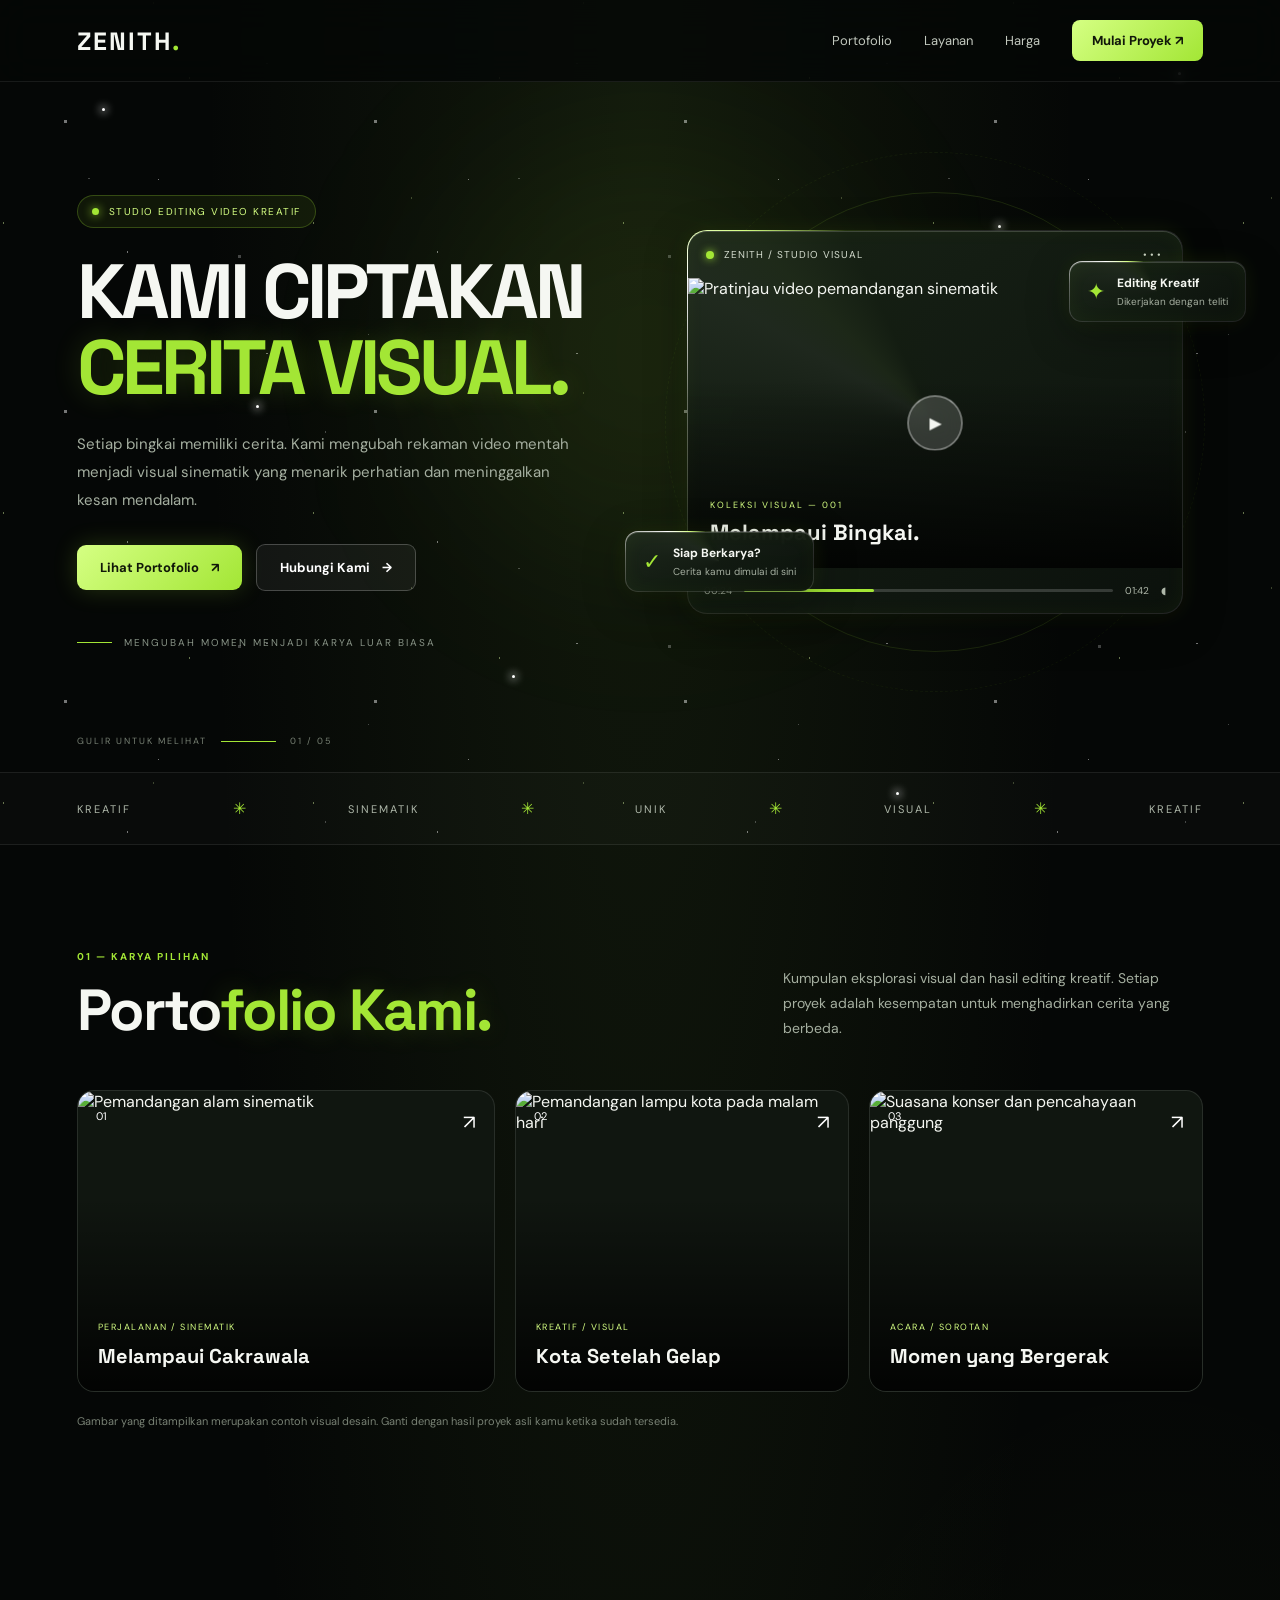
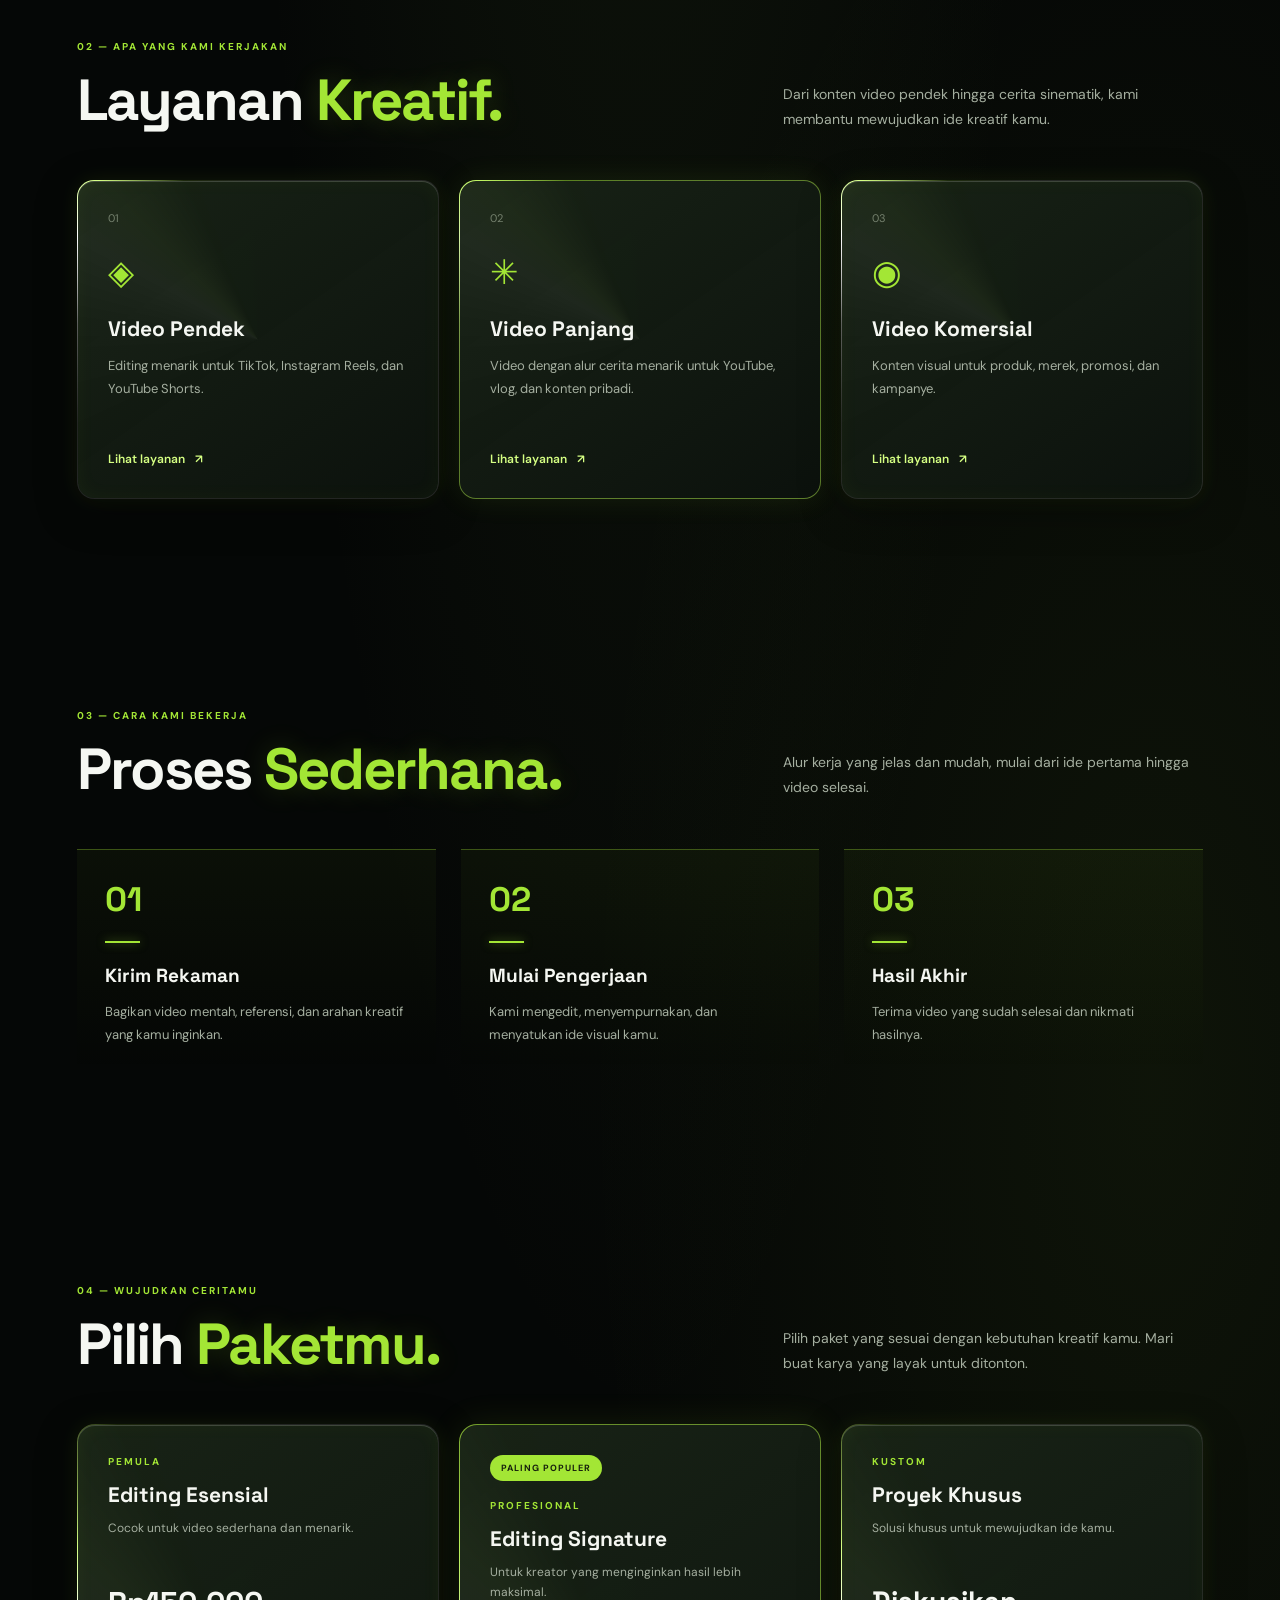
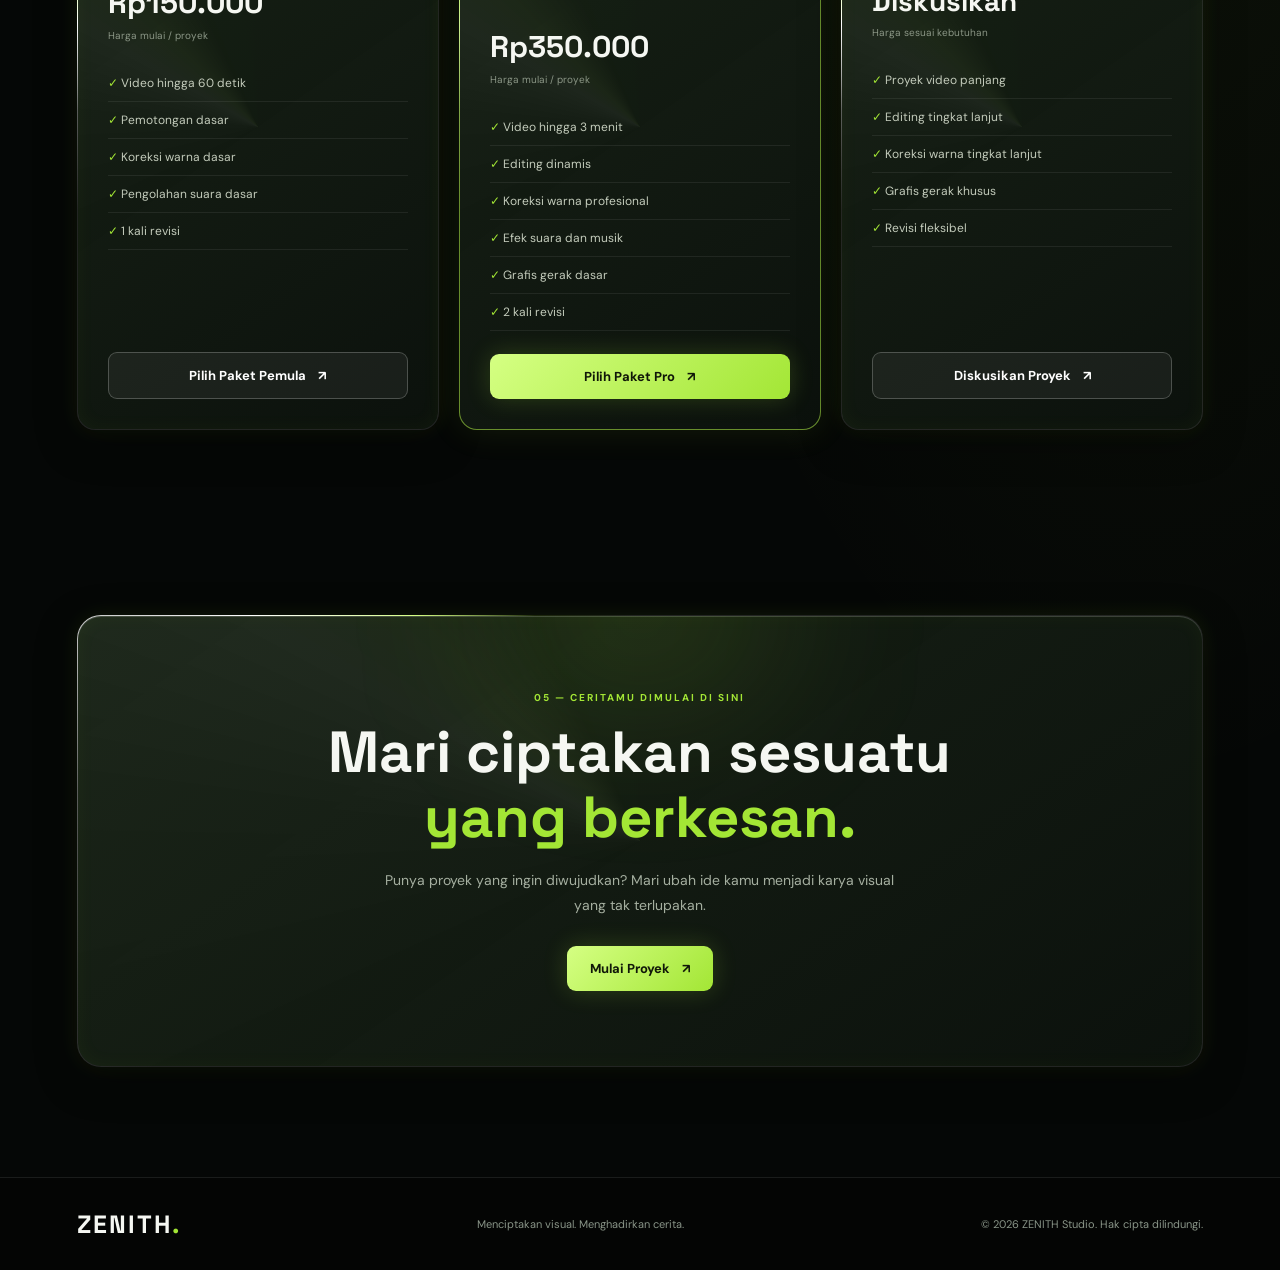
==== commit 3562c60d: "Localize index.html content to Indonesian Updated the website content to Indonesian language, includ" ====
--- a/index.html
+++ b/index.html
@@ -5,8 +5,8 @@
   <meta charset="UTF-8">
   <meta name="viewport" content="width=device-width, initial-scale=1.0">
   <meta name="theme-color" content="#050505">
-  <meta name="description" content="ZENITH — Creative video editing studio. We create visual stories.">
-  <title>ZENITH — Creative Video Studio</title>
+  <meta name="description" content="ZENITH — Studio editing video kreatif. Kami mengubah rekaman menjadi cerita visual yang berkesan.">
+  <title>ZENITH — Studio Editing Video Kreatif</title>
   <link rel="preconnect" href="https://fonts.googleapis.com">
   <link rel="preconnect" href="https://fonts.gstatic.com" crossorigin>
   <link href="https://fonts.googleapis.com/css2?family=DM+Sans:wght@400;500;600;700&family=Space+Grotesk:wght@400;500;600;700&display=swap" rel="stylesheet">
@@ -29,10 +29,10 @@
     <div class="container nav-wrapper">
       <a href="#" class="logo">ZENITH<span>.</span></a>
       <nav class="nav-menu" aria-label="Navigasi utama">
-        <a href="#portfolio">Portfolio</a>
+        <a href="#portfolio">Portofolio</a>
         <a href="#services">Layanan</a>
         <a href="#pricing">Harga</a>
-        <a href="#contact" class="nav-button">Mulai Project <span>↗</span></a>
+        <a href="#contact" class="nav-button">Mulai Proyek <span>↗</span></a>
       </nav>
       <button class="menu-toggle" aria-label="Buka menu" aria-expanded="false">
         <span></span><span></span><span></span>
@@ -47,21 +47,21 @@
         <div class="hero-text reveal">
           <div class="badge">
             <span class="badge-dot"></span>
-            CREATIVE VIDEO EDITING STUDIO
-          </div>
-          <h1>WE CREATE<br>VISUAL <span>STORIES.</span></h1>
+            STUDIO EDITING VIDEO KREATIF
+          </div>
+          <h1>KAMI CIPTAKAN<br><span>CERITA VISUAL.</span></h1>
           <p>
-            Every frame has a story. We transform your raw footage
-            into cinematic visuals that capture attention and leave
-            a lasting impression.
+            Setiap bingkai memiliki cerita. Kami mengubah rekaman
+            video mentah menjadi visual sinematik yang menarik
+            perhatian dan meninggalkan kesan mendalam.
           </p>
           <div class="hero-buttons">
-            <a href="#portfolio" class="btn btn-primary">Explore Portfolio <span>↗</span></a>
-            <a href="#contact" class="btn btn-secondary">Let's Talk <span>→</span></a>
+            <a href="#portfolio" class="btn btn-primary">Lihat Portofolio <span>↗</span></a>
+            <a href="#contact" class="btn btn-secondary">Hubungi Kami <span>→</span></a>
           </div>
           <div class="hero-note">
             <span class="note-line"></span>
-            <span>TURNING MOMENTS INTO MASTERPIECES</span>
+            <span>MENGUBAH MOMEN MENJADI KARYA LUAR BIASA</span>
           </div>
         </div>
 
@@ -72,16 +72,16 @@
           <div class="video-card glass">
             <div class="video-top">
               <span class="video-dot"></span>
-              <span>ZENITH / VISUAL STUDIO</span>
+              <span>ZENITH / STUDIO VISUAL</span>
               <span class="video-menu">•••</span>
             </div>
             <div class="video-image">
-              <img src="https://images.unsplash.com/photo-1470252649378-9c29740c9fa8?auto=format&fit=crop&w=1100&q=85" alt="Cinematic landscape video preview">
+              <img src="https://images.unsplash.com/photo-1470252649378-9c29740c9fa8?auto=format&fit=crop&w=1100&q=85" alt="Pratinjau video pemandangan sinematik">
               <div class="video-overlay"></div>
               <div class="play-button">▶</div>
               <div class="video-label">
-                <small>VISUAL COLLECTION — 001</small>
-                <strong>Beyond The Frame.</strong>
+                <small>KOLEKSI VISUAL — 001</small>
+                <strong>Melampaui Bingkai.</strong>
               </div>
             </div>
             <div class="video-controls">
@@ -94,16 +94,16 @@
 
           <div class="floating-card floating-card-1 glass">
             <span class="floating-icon">✦</span>
-            <div><strong>Creative Editing</strong><small>Made with precision</small></div>
+            <div><strong>Editing Kreatif</strong><small>Dikerjakan dengan teliti</small></div>
           </div>
           <div class="floating-card floating-card-2 glass">
             <span class="check">✓</span>
-            <div><strong>Ready to create?</strong><small>Your story starts here</small></div>
+            <div><strong>Siap Berkarya?</strong><small>Cerita kamu dimulai di sini</small></div>
           </div>
         </div>
       </div>
       <div class="hero-bottom">
-        <span>SCROLL TO EXPLORE</span>
+        <span>GULIR UNTUK MELIHAT</span>
         <span class="scroll-line"></span>
         <span>01 / 05</span>
       </div>
@@ -111,11 +111,11 @@
 
     <section class="intro-strip">
       <div class="container intro-inner">
-        <span>CREATIVE</span><i>✳</i>
-        <span>CINEMATIC</span><i>✳</i>
-        <span>UNIQUE</span><i>✳</i>
+        <span>KREATIF</span><i>✳</i>
+        <span>SINEMATIK</span><i>✳</i>
+        <span>UNIK</span><i>✳</i>
         <span>VISUAL</span><i>✳</i>
-        <span>CREATIVE</span>
+        <span>KREATIF</span>
       </div>
     </section>
 
@@ -123,20 +123,20 @@
       <div class="container">
         <div class="section-heading reveal">
           <div>
-            <span class="eyebrow">01 — SELECTED WORKS</span>
-            <h2>Our <span>Portfolio.</span></h2>
-          </div>
-          <p>A collection of visual experiments and creative edits. Every project is an opportunity to tell a different story.</p>
+            <span class="eyebrow">01 — KARYA PILIHAN</span>
+            <h2>Porto<span>folio Kami.</span></h2>
+          </div>
+          <p>Kumpulan eksplorasi visual dan hasil editing kreatif. Setiap proyek adalah kesempatan untuk menghadirkan cerita yang berbeda.</p>
         </div>
 
         <div class="portfolio-grid">
           <article class="portfolio-item portfolio-large reveal">
             <div class="portfolio-image">
-              <img src="https://images.unsplash.com/photo-1500530855697-b586d89ba3ee?auto=format&fit=crop&w=1200&q=85" alt="Cinematic nature landscape">
+              <img src="https://images.unsplash.com/photo-1500530855697-b586d89ba3ee?auto=format&fit=crop&w=1200&q=85" alt="Pemandangan alam sinematik">
               <span class="portfolio-number">01</span>
               <div class="portfolio-info">
-                <span>TRAVEL / CINEMATIC</span>
-                <h3>Beyond The Horizon</h3>
+                <span>PERJALANAN / SINEMATIK</span>
+                <h3>Melampaui Cakrawala</h3>
               </div>
               <span class="portfolio-arrow">↗</span>
             </div>
@@ -144,11 +144,11 @@
 
           <article class="portfolio-item reveal">
             <div class="portfolio-image">
-              <img src="https://images.unsplash.com/photo-1519608487953-e999c86e7455?auto=format&fit=crop&w=900&q=85" alt="Night city lights">
+              <img src="https://images.unsplash.com/photo-1519608487953-e999c86e7455?auto=format&fit=crop&w=900&q=85" alt="Pemandangan lampu kota pada malam hari">
               <span class="portfolio-number">02</span>
               <div class="portfolio-info">
-                <span>CREATIVE / VISUAL</span>
-                <h3>City After Dark</h3>
+                <span>KREATIF / VISUAL</span>
+                <h3>Kota Setelah Gelap</h3>
               </div>
               <span class="portfolio-arrow">↗</span>
             </div>
@@ -156,17 +156,17 @@
 
           <article class="portfolio-item reveal">
             <div class="portfolio-image">
-              <img src="https://images.unsplash.com/photo-1492684223066-81342ee5ff30?auto=format&fit=crop&w=900&q=85" alt="Concert lights and atmosphere">
+              <img src="https://images.unsplash.com/photo-1492684223066-81342ee5ff30?auto=format&fit=crop&w=900&q=85" alt="Suasana konser dan pencahayaan panggung">
               <span class="portfolio-number">03</span>
               <div class="portfolio-info">
-                <span>EVENT / HIGHLIGHT</span>
-                <h3>Moments In Motion</h3>
+                <span>ACARA / SOROTAN</span>
+                <h3>Momen yang Bergerak</h3>
               </div>
               <span class="portfolio-arrow">↗</span>
             </div>
           </article>
         </div>
-        <p class="portfolio-disclaimer">Visuals shown are design previews. Replace them with your own finished client projects when available.</p>
+        <p class="portfolio-disclaimer">Gambar yang ditampilkan merupakan contoh visual desain. Ganti dengan hasil proyek asli kamu ketika sudah tersedia.</p>
       </div>
     </section>
 
@@ -174,33 +174,33 @@
       <div class="container">
         <div class="section-heading reveal">
           <div>
-            <span class="eyebrow">02 — WHAT WE DO</span>
-            <h2>Creative <span>Services.</span></h2>
-          </div>
-          <p>From short-form content to cinematic storytelling, we help bring your ideas to life.</p>
+            <span class="eyebrow">02 — APA YANG KAMI KERJAKAN</span>
+            <h2>Layanan <span>Kreatif.</span></h2>
+          </div>
+          <p>Dari konten video pendek hingga cerita sinematik, kami membantu mewujudkan ide kreatif kamu.</p>
         </div>
 
         <div class="service-grid">
           <article class="service-card glass reveal">
             <span class="service-number">01</span>
             <div class="service-icon">◈</div>
-            <h3>Short Form</h3>
-            <p>Engaging edits for TikTok, Instagram Reels, and YouTube Shorts.</p>
-            <a href="#pricing">Explore service <span>↗</span></a>
+            <h3>Video Pendek</h3>
+            <p>Editing menarik untuk TikTok, Instagram Reels, dan YouTube Shorts.</p>
+            <a href="#pricing">Lihat layanan <span>↗</span></a>
           </article>
           <article class="service-card glass featured reveal">
             <span class="service-number">02</span>
             <div class="service-icon">✳</div>
-            <h3>Long Form</h3>
-            <p>Polished storytelling for YouTube videos, vlogs, and personal content.</p>
-            <a href="#pricing">Explore service <span>↗</span></a>
+            <h3>Video Panjang</h3>
+            <p>Video dengan alur cerita menarik untuk YouTube, vlog, dan konten pribadi.</p>
+            <a href="#pricing">Lihat layanan <span>↗</span></a>
           </article>
           <article class="service-card glass reveal">
             <span class="service-number">03</span>
             <div class="service-icon">◉</div>
-            <h3>Commercial</h3>
-            <p>Visual content for products, brands, promotions, and campaigns.</p>
-            <a href="#pricing">Explore service <span>↗</span></a>
+            <h3>Video Komersial</h3>
+            <p>Konten visual untuk produk, merek, promosi, dan kampanye.</p>
+            <a href="#pricing">Lihat layanan <span>↗</span></a>
           </article>
         </div>
       </div>
@@ -210,27 +210,27 @@
       <div class="container">
         <div class="section-heading reveal">
           <div>
-            <span class="eyebrow">03 — HOW WE WORK</span>
-            <h2>Simple <span>Process.</span></h2>
-          </div>
-          <p>A clear and simple workflow from your first idea to the final video.</p>
+            <span class="eyebrow">03 — CARA KAMI BEKERJA</span>
+            <h2>Proses <span>Sederhana.</span></h2>
+          </div>
+          <p>Alur kerja yang jelas dan mudah, mulai dari ide pertama hingga video selesai.</p>
         </div>
 
         <div class="process-grid">
           <article class="process-step reveal">
             <span>01</span><div class="process-line"></div>
-            <h3>Send Your Footage</h3>
-            <p>Share your raw video, references, and creative direction.</p>
+            <h3>Kirim Rekaman</h3>
+            <p>Bagikan video mentah, referensi, dan arahan kreatif yang kamu inginkan.</p>
           </article>
           <article class="process-step reveal">
             <span>02</span><div class="process-line"></div>
-            <h3>We Create</h3>
-            <p>We edit, refine, and bring your visual ideas together.</p>
+            <h3>Mulai Pengerjaan</h3>
+            <p>Kami mengedit, menyempurnakan, dan menyatukan ide visual kamu.</p>
           </article>
           <article class="process-step reveal">
             <span>03</span><div class="process-line"></div>
-            <h3>Final Delivery</h3>
-            <p>Receive your finished video and enjoy the result.</p>
+            <h3>Hasil Akhir</h3>
+            <p>Terima video yang sudah selesai dan nikmati hasilnya.</p>
           </article>
         </div>
       </div>
@@ -240,61 +240,61 @@
       <div class="container">
         <div class="section-heading reveal">
           <div>
-            <span class="eyebrow">04 — INVEST IN YOUR STORY</span>
-            <h2>Choose Your <span>Plan.</span></h2>
-          </div>
-          <p>Choose a package that fits your creative needs. Let's make something worth watching.</p>
+            <span class="eyebrow">04 — WUJUDKAN CERITAMU</span>
+            <h2>Pilih <span>Paketmu.</span></h2>
+          </div>
+          <p>Pilih paket yang sesuai dengan kebutuhan kreatif kamu. Mari buat karya yang layak untuk ditonton.</p>
         </div>
 
         <div class="pricing-grid">
           <article class="price-card glass reveal">
-            <span class="plan-label">STARTER</span>
-            <h3>Essential Edit</h3>
-            <p class="plan-description">Perfect for simple and engaging videos.</p>
+            <span class="plan-label">PEMULA</span>
+            <h3>Editing Esensial</h3>
+            <p class="plan-description">Cocok untuk video sederhana dan menarik.</p>
             <div class="price">Rp150.000</div>
-            <span class="price-caption">Starting price / project</span>
+            <span class="price-caption">Harga mulai / proyek</span>
             <ul>
-              <li>✓ Video up to 60 seconds</li>
-              <li>✓ Basic cutting</li>
-              <li>✓ Basic color grading</li>
-              <li>✓ Basic sound design</li>
-              <li>✓ 1 revision</li>
+              <li>✓ Video hingga 60 detik</li>
+              <li>✓ Pemotongan dasar</li>
+              <li>✓ Koreksi warna dasar</li>
+              <li>✓ Pengolahan suara dasar</li>
+              <li>✓ 1 kali revisi</li>
             </ul>
-            <a class="btn btn-secondary price-button" href="checkout2.html?paket=starter">Choose Starter <span>↗</span></a>
+            <a class="btn btn-secondary price-button" href="checkout2.html?paket=starter">Pilih Paket Pemula <span>↗</span></a>
           </article>
 
           <article class="price-card glass price-featured reveal">
-            <span class="popular-label">MOST POPULAR</span>
-            <span class="plan-label">PRO</span>
-            <h3>Signature Edit</h3>
-            <p class="plan-description">For creators who want more impact.</p>
+            <span class="popular-label">PALING POPULER</span>
+            <span class="plan-label">PROFESIONAL</span>
+            <h3>Editing Signature</h3>
+            <p class="plan-description">Untuk kreator yang menginginkan hasil lebih maksimal.</p>
             <div class="price">Rp350.000</div>
-            <span class="price-caption">Starting price / project</span>
+            <span class="price-caption">Harga mulai / proyek</span>
             <ul>
-              <li>✓ Video up to 3 minutes</li>
-              <li>✓ Dynamic editing</li>
-              <li>✓ Professional color grading</li>
-              <li>✓ Sound design & music</li>
-              <li>✓ Basic motion graphics</li>
-              <li>✓ 2 revisions</li>
+              <li>✓ Video hingga 3 menit</li>
+              <li>✓ Editing dinamis</li>
+              <li>✓ Koreksi warna profesional</li>
+              <li>✓ Efek suara dan musik</li>
+              <li>✓ Grafis gerak dasar</li>
+              <li>✓ 2 kali revisi</li>
             </ul>
-            <a class="btn btn-primary price-button" href="checkout.html?paket=pro">Choose Pro <span>↗</span></a>
+            <a class="btn btn-primary price-button" href="checkout.html?paket=pro">Pilih Paket Pro <span>↗</span></a>
           </article>
 
           <article class="price-card glass reveal">
-            <span class="plan-label">CUSTOM</span>
-            <h3>Unique Project</h3>
-            <p class="plan-description">A tailored solution for your vision.</p>
-            <div class="price custom-price">Let's Talk</div>
-            <span class="price-caption">Price based on your needs</span>
+            <span class="plan-label">KUSTOM</span>
+            <h3>Proyek Khusus</h3>
+            <p class="plan-description">Solusi khusus untuk mewujudkan ide kamu.</p>
+            <div class="price custom-price">Diskusikan</div>
+            <span class="price-caption">Harga sesuai kebutuhan</span>
             <ul>
-              <li>✓ Long-form projects</li>
-              <li>✓ Advanced editing</li>
-              <li>✓ Advanced color grading</li>
-              <li>✓ Custom motion graphics</li>
-              <li>✓ Flexible revisions</li>
+              <li>✓ Proyek video panjang</li>
+              <li>✓ Editing tingkat lanjut</li>
+              <li>✓ Koreksi warna tingkat lanjut</li>
+              <li>✓ Grafis gerak khusus</li>
+              <li>✓ Revisi fleksibel</li>
             </ul>
-            <a class="btn btn-secondary price-button" href="#contact">Discuss Project <span>↗</span></a>
+            <a class="btn btn-secondary price-button" href="#contact">Diskusikan Proyek <span>↗</span></a>
           </article>
         </div>
       </div>
@@ -303,10 +303,10 @@
     <section class="contact-section" id="contact">
       <div class="container">
         <div class="contact-card glass reveal">
-          <span class="eyebrow">05 — YOUR STORY STARTS HERE</span>
-          <h2>Let's make something<br><span>worth watching.</span></h2>
-          <p>Have a project in mind? Let's turn your ideas into something unforgettable.</p>
-          <a class="btn btn-primary" href="https://wa.me/6287776757981?text=Halo,%20saya%20tertarik%20menggunakan%20jasa%20video%20editor%20kamu" target="_blank" rel="noopener noreferrer">Start a Project <span>↗</span></a>
+          <span class="eyebrow">05 — CERITAMU DIMULAI DI SINI</span>
+          <h2>Mari ciptakan sesuatu<br><span>yang berkesan.</span></h2>
+          <p>Punya proyek yang ingin diwujudkan? Mari ubah ide kamu menjadi karya visual yang tak terlupakan.</p>
+          <a class="btn btn-primary" href="https://wa.me/6287776757981?text=Halo,%20saya%20tertarik%20menggunakan%20jasa%20video%20editor%20kamu" target="_blank" rel="noopener noreferrer">Mulai Proyek <span>↗</span></a>
           <div class="contact-glow"></div>
         </div>
       </div>
@@ -316,13 +316,13 @@
   <footer class="footer">
     <div class="container footer-inner">
       <a href="#" class="logo">ZENITH<span>.</span></a>
-      <p>Creating visuals. Telling stories.</p>
-      <span>© 2026 ZENITH Studio. All rights reserved.</span>
+      <p>Menciptakan visual. Menghadirkan cerita.</p>
+      <span>© 2026 ZENITH Studio. Hak cipta dilindungi.</span>
     </div>
   </footer>
 
   <script>
-    // Mobile navigation
+    // Navigasi untuk perangkat seluler
     const menuToggle = document.querySelector('.menu-toggle');
     const navMenu = document.querySelector('.nav-menu');
 
@@ -342,7 +342,7 @@
       });
     }
 
-    // Reveal elements on scroll
+    // Animasi elemen saat halaman digulir
     const revealItems = document.querySelectorAll('.reveal');
 
     if ('IntersectionObserver' in window) {
--- a/style.css
+++ b/style.css
@@ -1,651 +1,1357 @@
-/* =========================================
-   ZENITH — VIDEO EDITING LANDING PAGE
+
+/* =========================================
+   ZENITH — PREMIUM DARK GLASS
+   Cocok dengan struktur index.html ZENITH
    ========================================= */
 
 @import url('https://fonts.googleapis.com/css2?family=DM+Sans:wght@400;500;600;700&family=Space+Grotesk:wght@400;500;600;700&display=swap');
 
-
-/* =========================================
-   VARIABLES
-   ========================================= */
+@property --zenith-angle {
+  syntax: "<angle>";
+  initial-value: 0deg;
+  inherits: false;
+}
 
 :root {
-    --bg: #08080b;
-    --bg-light: #101014;
-    --card: #111116;
-    --card-hover: #17171d;
-
-    --white: #f5f5f2;
-    --muted: #9999a2;
-    --dark-muted: #686871;
-
-    --accent: #d7ff3f;
-    --accent-dark: #b9df24;
-
-    --border: rgba(255, 255, 255, 0.09);
-
-    --container: 1180px;
-
-    --font-main: "DM Sans", sans-serif;
-    --font-display: "Space Grotesk", sans-serif;
-}
-
-
-/* =========================================
-   RESET
-   ========================================= */
+  --bg: #050706;
+  --surface: #101810;
+  --green: #a3e635;
+  --green-light: #d5ff83;
+  --white: #f5f7f2;
+  --muted: #a5afa0;
+  --border: rgba(255,255,255,.13);
+}
 
 * {
-    margin: 0;
-    padding: 0;
-    box-sizing: border-box;
+  margin: 0;
+  padding: 0;
+  box-sizing: border-box;
 }
 
 html {
-    scroll-behavior: smooth;
+  scroll-behavior: smooth;
+  scroll-padding-top: 90px;
 }
 
 body {
-      background-color: #050505 !important;
-    background-image: none !important;
-    background-attachment: fixed !important;
-    background-attachment: fixed !important;
-    color: #e2e8f0;
-    font-family: var(--font-main);
-    line-height: 1.6;
-    margin: 0;
-    padding: 0;
-    overflow-x: hidden;
-}
+  position: relative;
+  isolation: isolate;
+  overflow-x: hidden;
+  background:
+    radial-gradient(ellipse at 50% 0%, rgba(91,130,48,.15), transparent 48%),
+    radial-gradient(ellipse at 90% 60%, rgba(163,230,53,.06), transparent 35%),
+    var(--bg);
+  color: var(--white);
+  font-family: 'DM Sans', sans-serif;
+}
+
 a {
-    color: inherit;
-    text-decoration: none;
+  color: inherit;
+  text-decoration: none;
+}
+
+button {
+  font: inherit;
 }
 
 img {
-    max-width: 100%;
+  display: block;
+  max-width: 100%;
+}
+
+.container {
+  width: min(1180px, 88%);
+  margin: 0 auto;
+}
+
+/* =========================================
+   BACKGROUND STARS
+   ========================================= */
+
+.star-field {
+  position: fixed;
+  inset: 0;
+  z-index: -1;
+  overflow: hidden;
+  pointer-events: none;
+}
+
+.star-field::before,
+.star-field::after {
+  content: "";
+  position: absolute;
+  inset: -30%;
+  background-image:
+    radial-gradient(1px 1px at 10% 15%, #fff 99%, transparent),
+    radial-gradient(1px 1px at 25% 70%, #d9f7a0 99%, transparent),
+    radial-gradient(2px 2px at 45% 35%, #fff 99%, transparent),
+    radial-gradient(1px 1px at 65% 80%, #fff 99%, transparent),
+    radial-gradient(1px 1px at 85% 20%, #d9f7a0 99%, transparent),
+    radial-gradient(1px 1px at 75% 55%, #fff 99%, transparent);
+  background-size: 310px 290px;
+  opacity: .45;
+  animation: star-drift 85s linear infinite;
+}
+
+.star-field::after {
+  background-size: 430px 390px;
+  opacity: .25;
+  animation-duration: 115s;
+  animation-direction: reverse;
+}
+
+@keyframes star-drift {
+  from { transform: translate(0,0); }
+  to { transform: translate(100px,130px); }
+}
+
+.star {
+  position: absolute;
+  width: 3px;
+  height: 3px;
+  border-radius: 50%;
+  background: #fff;
+  box-shadow: 0 0 8px 2px rgba(255,255,255,.55);
+  animation: twinkle 4s ease-in-out infinite,
+             float-star 14s ease-in-out infinite;
+}
+
+.star-1 { top: 12%; left: 8%; }
+.star-2 { top: 25%; left: 78%; animation-delay: 1s; }
+.star-3 { top: 45%; left: 20%; animation-delay: 2s; }
+.star-4 { top: 60%; left: 88%; animation-delay: .5s; }
+.star-5 { top: 75%; left: 40%; animation-delay: 1.5s; }
+.star-6 { top: 35%; left: 55%; animation-delay: 2.5s; }
+.star-7 { top: 88%; left: 70%; animation-delay: .8s; }
+.star-8 { top: 8%; left: 92%; animation-delay: 1.8s; }
+
+@keyframes twinkle {
+  0%, 100% { opacity: .25; transform: scale(.7); }
+  50% { opacity: 1; transform: scale(1.4); }
+}
+
+@keyframes float-star {
+  0%, 100% { translate: 0 0; }
+  50% { translate: 0 -22px; }
+}
+
+/* Bintang jatuh sesekali */
+
+.star::after {
+  content: "";
+  position: absolute;
+  width: 75px;
+  height: 1px;
+  top: 1px;
+  right: 2px;
+  background: linear-gradient(90deg, #fff, transparent);
+  transform: rotate(-35deg);
+  transform-origin: right;
+  opacity: 0;
+}
+
+.star-2::after,
+.star-5::after,
+.star-8::after {
+  animation: shooting-star 7s ease-in-out infinite;
+}
+
+.star-2::after { animation-delay: 1s; }
+.star-5::after { animation-delay: 3.5s; }
+.star-8::after { animation-delay: 5s; }
+
+@keyframes shooting-star {
+  0%, 78%, 100% {
+    opacity: 0;
+    transform: translate(0,0) rotate(-35deg);
+  }
+  81% { opacity: .9; }
+  92% {
+    opacity: 0;
+    transform: translate(-110px,75px) rotate(-35deg);
+  }
+}
+
+/* =========================================
+   GLASS + CAHAYA PUTIH BERPUTAR
+   ========================================= */
+
+.glass,
+.video-card,
+.floating-card,
+.service-card,
+.price-card,
+.contact-card {
+  --zenith-angle: 0deg;
+  position: relative;
+  isolation: isolate;
+  border: 1.5px solid transparent;
+  background:
+    linear-gradient(145deg,
+      rgba(24,35,22,.96),
+      rgba(10,16,11,.94)) padding-box,
+    conic-gradient(
+      from var(--zenith-angle),
+      rgba(255,255,255,.12) 0deg,
+      rgba(255,255,255,.12) 245deg,
+      rgba(255,255,255,.35) 275deg,
+      #ffffff 300deg,
+      #d5ff83 315deg,
+      rgba(163,230,53,.15) 335deg,
+      rgba(255,255,255,.12) 360deg
+    ) border-box;
+  box-shadow:
+    inset 0 1px 0 rgba(255,255,255,.17),
+    inset 0 0 20px rgba(163,230,53,.045),
+    0 12px 40px rgba(0,0,0,.35),
+    0 0 22px rgba(163,230,53,.09);
+  backdrop-filter: blur(14px);
+  -webkit-backdrop-filter: blur(14px);
+  animation: border-light 7s linear infinite;
+}
+
+@keyframes border-light {
+  to {
+    --zenith-angle: 360deg;
+  }
+}
+
+/* Hover glass */
+
+.glass:hover,
+.video-card:hover,
+.floating-card:hover,
+.service-card:hover,
+.price-card:hover,
+.contact-card:hover {
+  box-shadow:
+    inset 0 1px 0 rgba(255,255,255,.25),
+    0 15px 45px rgba(0,0,0,.4),
+    0 0 30px rgba(163,230,53,.16);
+}
+
+/* =========================================
+   NAVBAR
+   ========================================= */
+
+.navbar {
+  position: sticky;
+  top: 0;
+  z-index: 20;
+  width: 100%;
+  padding: 20px 0;
+  background: rgba(5,7,6,.78);
+  border-bottom: 1px solid rgba(255,255,255,.08);
+  backdrop-filter: blur(18px);
+  -webkit-backdrop-filter: blur(18px);
+}
+
+.nav-wrapper {
+  display: flex;
+  align-items: center;
+  justify-content: space-between;
+  gap: 25px;
+}
+
+.logo {
+  font-family: 'Space Grotesk', sans-serif;
+  font-size: 25px;
+  font-weight: 700;
+  letter-spacing: 2px;
+}
+
+.logo span {
+  color: var(--green);
+}
+
+.nav-menu {
+  display: flex;
+  align-items: center;
+  gap: 32px;
+}
+
+.nav-menu a {
+  color: #c3c9bf;
+  font-size: 13px;
+  transition: .3s ease;
+}
+
+.nav-menu a:hover {
+  color: var(--green);
+}
+
+.nav-menu .nav-button {
+  padding: 12px 20px;
+  border-radius: 8px;
+  color: #11170a;
+  background: linear-gradient(135deg,#d5ff83,#a3e635);
+  font-weight: 700;
+}
+
+.menu-toggle {
+  display: none;
+  width: 42px;
+  height: 42px;
+  border: 1px solid var(--border);
+  border-radius: 9px;
+  background: rgba(255,255,255,.05);
+  cursor: pointer;
+}
+
+.menu-toggle span {
+  display: block;
+  width: 19px;
+  height: 2px;
+  margin: 4px auto;
+  background: white;
+  transition: .3s ease;
+}
+
+/* =========================================
+   HERO
+   ========================================= */
+
+.hero {
+  min-height: 690px;
+  position: relative;
+  display: flex;
+  align-items: center;
+  overflow: hidden;
+  padding: 90px 0 100px;
+}
+
+.hero-content {
+  display: grid;
+  grid-template-columns: 1fr 1fr;
+  align-items: center;
+  gap: 55px;
+  position: relative;
+  z-index: 2;
+}
+
+.hero-text {
+  position: relative;
+  z-index: 2;
+}
+
+.badge {
+  display: inline-flex;
+  align-items: center;
+  gap: 10px;
+  padding: 9px 14px;
+  margin-bottom: 25px;
+  border: 1px solid rgba(163,230,53,.25);
+  border-radius: 30px;
+  background: rgba(163,230,53,.07);
+  color: var(--green-light);
+  font-size: 10px;
+  letter-spacing: 1.5px;
+}
+
+.badge-dot {
+  width: 7px;
+  height: 7px;
+  border-radius: 50%;
+  background: var(--green);
+  box-shadow: 0 0 10px var(--green);
+}
+
+.hero h1 {
+  font-family: 'Space Grotesk', sans-serif;
+  font-size: clamp(48px,6vw,82px);
+  line-height: 1;
+  letter-spacing: -4px;
+  margin-bottom: 25px;
+}
+
+.hero h1 span,
+.section-heading h2 span {
+  color: var(--green);
+  text-shadow: 0 0 28px rgba(163,230,53,.2);
+}
+
+.hero-text > p {
+  max-width: 510px;
+  color: var(--muted);
+  line-height: 1.85;
+  font-size: 15px;
+  margin-bottom: 30px;
+}
+
+.hero-buttons {
+  display: flex;
+  align-items: center;
+  gap: 14px;
+  flex-wrap: wrap;
+}
+
+.btn {
+  display: inline-flex;
+  justify-content: center;
+  align-items: center;
+  gap: 12px;
+  padding: 14px 23px;
+  border-radius: 9px;
+  font-size: 13px;
+  font-weight: 700;
+  transition: .3s ease;
+}
+
+.btn-primary {
+  color: #101708;
+  background: linear-gradient(135deg,#d5ff83,#a3e635);
+  box-shadow: 0 0 25px rgba(163,230,53,.2);
+}
+
+.btn-primary:hover {
+  transform: translateY(-3px);
+  box-shadow: 0 0 35px rgba(163,230,53,.4);
+}
+
+.btn-secondary {
+  color: white;
+  border: 1px solid rgba(255,255,255,.22);
+  background: rgba(255,255,255,.055);
+}
+
+.btn-secondary:hover {
+  border-color: var(--green);
+  background: rgba(163,230,53,.08);
+}
+
+.hero-note {
+  display: flex;
+  align-items: center;
+  gap: 12px;
+  margin-top: 45px;
+  color: #899487;
+  font-size: 10px;
+  letter-spacing: 2px;
+}
+
+.note-line {
+  width: 35px;
+  height: 1px;
+  background: var(--green);
+}
+
+/* Hero visual */
+
+.hero-visual {
+  position: relative;
+  min-width: 0;
+  padding: 20px;
+}
+
+.visual-orbit {
+  position: absolute;
+  border: 1px solid rgba(163,230,53,.13);
+  border-radius: 50%;
+  pointer-events: none;
+}
+
+.orbit-one {
+  width: 460px;
+  height: 460px;
+  top: 50%;
+  left: 50%;
+  transform: translate(-50%,-50%);
+}
+
+.orbit-two {
+  width: 540px;
+  height: 540px;
+  top: 50%;
+  left: 50%;
+  transform: translate(-50%,-50%);
+  border-style: dashed;
+  opacity: .45;
+}
+
+.video-card {
+  overflow: hidden;
+  border-radius: 20px;
+}
+
+.video-top {
+  display: flex;
+  align-items: center;
+  gap: 10px;
+  padding: 17px 18px;
+  color: #d5ddcf;
+  font-size: 10px;
+  letter-spacing: 1px;
+}
+
+.video-dot {
+  width: 8px;
+  height: 8px;
+  border-radius: 50%;
+  background: var(--green);
+  box-shadow: 0 0 9px var(--green);
+}
+
+.video-menu {
+  margin-left: auto;
+  letter-spacing: 3px;
+}
+
+.video-image {
+  height: 290px;
+  position: relative;
+  overflow: hidden;
+}
+
+.video-image img {
+  width: 100%;
+  height: 100%;
+  object-fit: cover;
+}
+
+.video-overlay {
+  position: absolute;
+  inset: 0;
+  background: linear-gradient(0deg,rgba(0,0,0,.8),transparent 65%);
+}
+
+.play-button {
+  position: absolute;
+  top: 50%;
+  left: 50%;
+  width: 55px;
+  height: 55px;
+  display: grid;
+  place-items: center;
+  transform: translate(-50%,-50%);
+  border: 1px solid rgba(255,255,255,.65);
+  border-radius: 50%;
+  background: rgba(255,255,255,.16);
+  backdrop-filter: blur(10px);
+}
+
+.video-label {
+  position: absolute;
+  bottom: 22px;
+  left: 22px;
+  display: flex;
+  flex-direction: column;
+  gap: 7px;
+}
+
+.video-label small {
+  color: var(--green-light);
+  font-size: 9px;
+  letter-spacing: 2px;
+}
+
+.video-label strong {
+  font-family: 'Space Grotesk', sans-serif;
+  font-size: 22px;
+}
+
+.video-controls {
+  display: flex;
+  align-items: center;
+  gap: 12px;
+  padding: 16px;
+  color: #aeb7a9;
+  font-size: 10px;
+}
+
+.timeline {
+  height: 3px;
+  flex: 1;
+  border-radius: 5px;
+  background: rgba(255,255,255,.17);
+}
+
+.timeline span {
+  display: block;
+  width: 35%;
+  height: 100%;
+  border-radius: inherit;
+  background: var(--green);
+}
+
+.floating-card {
+  position: absolute;
+  display: flex;
+  align-items: center;
+  gap: 12px;
+  padding: 13px 17px;
+  border-radius: 13px;
+  animation: floating 5s ease-in-out infinite;
+}
+
+.floating-card-1 {
+  top: 12%;
+  right: -8%;
+}
+
+.floating-card-2 {
+  bottom: 10%;
+  left: -8%;
+  animation-delay: 1.5s;
+}
+
+.floating-icon,
+.check {
+  color: var(--green);
+  font-size: 22px;
+}
+
+.floating-card strong,
+.floating-card small {
+  display: block;
+}
+
+.floating-card strong {
+  font-size: 12px;
+}
+
+.floating-card small {
+  margin-top: 4px;
+  color: var(--muted);
+  font-size: 10px;
+}
+
+@keyframes floating {
+  0%,100% { transform: translateY(0); }
+  50% { transform: translateY(-10px); }
+}
+
+.hero-glow {
+  position: absolute;
+  width: 400px;
+  height: 400px;
+  top: 10%;
+  left: 35%;
+  border-radius: 50%;
+  background: rgba(163,230,53,.07);
+  filter: blur(100px);
+  pointer-events: none;
+}
+
+.hero-bottom {
+  position: absolute;
+  bottom: 25px;
+  left: 6%;
+  right: 6%;
+  display: flex;
+  align-items: center;
+  gap: 14px;
+  color: #788174;
+  font-size: 9px;
+  letter-spacing: 2px;
+}
+
+.scroll-line {
+  width: 55px;
+  height: 1px;
+  background: var(--green);
+}
+
+/* =========================================
+   INTRO STRIP
+   ========================================= */
+
+.intro-strip {
+  padding: 25px 0;
+  border-top: 1px solid rgba(255,255,255,.08);
+  border-bottom: 1px solid rgba(255,255,255,.08);
+  background: rgba(255,255,255,.02);
+}
+
+.intro-inner {
+  display: flex;
+  justify-content: space-between;
+  align-items: center;
+  gap: 20px;
+  flex-wrap: wrap;
+}
+
+.intro-inner span {
+  color: #aeb7a9;
+  font-size: 11px;
+  letter-spacing: 2px;
+}
+
+.intro-inner i {
+  color: var(--green);
+  font-style: normal;
+}
+
+/* =========================================
+   GENERAL SECTIONS
+   ========================================= */
+
+.section {
+  padding: 105px 0;
+}
+
+.section-heading {
+  display: flex;
+  align-items: end;
+  justify-content: space-between;
+  gap: 35px;
+  margin-bottom: 48px;
+}
+
+.eyebrow {
+  display: block;
+  margin-bottom: 16px;
+  color: var(--green);
+  font-size: 10px;
+  font-weight: 700;
+  letter-spacing: 2px;
+}
+
+.section-heading h2 {
+  font-family: 'Space Grotesk', sans-serif;
+  font-size: clamp(34px,5vw,58px);
+  line-height: 1.08;
+  letter-spacing: -2px;
+}
+
+.section-heading > p {
+  max-width: 420px;
+  color: var(--muted);
+  font-size: 14px;
+  line-height: 1.8;
+}
+
+/* =========================================
+   PORTFOLIO
+   ========================================= */
+
+.portfolio-grid {
+  display: grid;
+  grid-template-columns: 1.25fr 1fr 1fr;
+  gap: 20px;
+}
+
+.portfolio-item {
+  min-width: 0;
+  overflow: hidden;
+  border: 1px solid rgba(255,255,255,.10);
+  border-radius: 17px;
+  background: #101610;
+  transition: .4s ease;
+}
+
+.portfolio-item:hover {
+  transform: translateY(-7px);
+  border-color: rgba(163,230,53,.5);
+  box-shadow: 0 15px 40px rgba(0,0,0,.35),
+              0 0 22px rgba(163,230,53,.09);
+}
+
+.portfolio-image {
+  position: relative;
+  height: 300px;
+  overflow: hidden;
+}
+
+.portfolio-image img {
+  width: 100%;
+  height: 100%;
+  object-fit: cover;
+  transition: transform .7s ease;
+}
+
+.portfolio-item:hover img {
+  transform: scale(1.07);
+}
+
+.portfolio-image::after {
+  content: "";
+  position: absolute;
+  inset: 0;
+  background: linear-gradient(0deg,rgba(0,0,0,.85),transparent 65%);
+}
+
+.portfolio-number {
+  position: absolute;
+  top: 18px;
+  left: 18px;
+  z-index: 1;
+  color: white;
+  font-size: 11px;
+}
+
+.portfolio-info {
+  position: absolute;
+  z-index: 1;
+  bottom: 22px;
+  left: 20px;
+  right: 20px;
+}
+
+.portfolio-info span {
+  color: var(--green-light);
+  font-size: 9px;
+  letter-spacing: 1.5px;
+}
+
+.portfolio-info h3 {
+  margin-top: 8px;
+  font-family: 'Space Grotesk', sans-serif;
+  font-size: 20px;
+}
+
+.portfolio-arrow {
+  position: absolute;
+  z-index: 2;
+  right: 18px;
+  top: 18px;
+  color: white;
+  font-size: 20px;
+}
+
+.portfolio-disclaimer {
+  margin-top: 20px;
+  color: #788174;
+  font-size: 11px;
+  line-height: 1.7;
+}
+
+/* =========================================
+   SERVICES
+   ========================================= */
+
+.service-grid {
+  display: grid;
+  grid-template-columns: repeat(3,1fr);
+  gap: 20px;
+}
+
+.service-card {
+  min-width: 0;
+  padding: 30px;
+  border-radius: 17px;
+  overflow: hidden;
+  transition: transform .35s ease, box-shadow .35s ease;
+}
+
+.service-card:hover {
+  transform: translateY(-7px);
+}
+
+.service-card.featured {
+  border-color: rgba(163,230,53,.45);
+  box-shadow: 0 0 30px rgba(163,230,53,.09);
+}
+
+.service-number {
+  display: block;
+  color: #75816e;
+  font-size: 11px;
+}
+
+.service-icon {
+  margin: 25px 0 20px;
+  color: var(--green);
+  font-size: 34px;
+}
+
+.service-card h3 {
+  margin-bottom: 12px;
+  font-family: 'Space Grotesk', sans-serif;
+  font-size: 21px;
+}
+
+.service-card p {
+  min-height: 75px;
+  color: var(--muted);
+  font-size: 13px;
+  line-height: 1.8;
+}
+
+.service-card a {
+  display: inline-flex;
+  gap: 10px;
+  margin-top: 22px;
+  color: var(--green-light);
+  font-size: 12px;
+  font-weight: 600;
+}
+
+/* =========================================
+   PROCESS
+   ========================================= */
+
+.process-grid {
+  display: grid;
+  grid-template-columns: repeat(3,1fr);
+  gap: 25px;
+}
+
+.process-step {
+  position: relative;
+  padding: 28px;
+  border-top: 1px solid rgba(163,230,53,.35);
+  background: linear-gradient(180deg,rgba(163,230,53,.045),transparent);
+}
+
+.process-step > span {
+  color: var(--green);
+  font-family: 'Space Grotesk', sans-serif;
+  font-size: 34px;
+  font-weight: 700;
+}
+
+.process-line {
+  width: 35px;
+  height: 2px;
+  margin: 20px 0;
+  background: var(--green);
+  box-shadow: 0 0 10px rgba(163,230,53,.5);
+}
+
+.process-step h3 {
+  margin-bottom: 12px;
+  font-family: 'Space Grotesk', sans-serif;
+  font-size: 19px;
+}
+
+.process-step p {
+  color: var(--muted);
+  font-size: 13px;
+  line-height: 1.8;
+}
+
+/* =========================================
+   PRICING
+   ========================================= */
+
+.pricing-grid {
+  display: grid;
+  grid-template-columns: repeat(3,1fr);
+  align-items: stretch;
+  gap: 20px;
+}
+
+.price-card {
+  min-width: 0;
+  display: flex;
+  flex-direction: column;
+  padding: 30px;
+  border-radius: 18px;
+  overflow: hidden;
+  transition: transform .35s ease;
+}
+
+.price-card:hover {
+  transform: translateY(-7px);
+}
+
+.price-card.price-featured {
+  border-color: rgba(163,230,53,.55);
+  box-shadow: 0 0 35px rgba(163,230,53,.10);
+}
+
+.popular-label {
+  align-self: flex-start;
+  margin-bottom: 18px;
+  padding: 7px 11px;
+  border-radius: 20px;
+  color: #17200d;
+  background: var(--green);
+  font-size: 9px;
+  font-weight: 700;
+  letter-spacing: 1px;
+}
+
+.plan-label {
+  color: var(--green);
+  font-size: 10px;
+  font-weight: 700;
+  letter-spacing: 2px;
+}
+
+.price-card h3 {
+  margin: 13px 0 10px;
+  font-family: 'Space Grotesk', sans-serif;
+  font-size: 21px;
+}
+
+.plan-description {
+  min-height: 43px;
+  color: var(--muted);
+  font-size: 12px;
+  line-height: 1.7;
+}
+
+.price {
+  margin: 22px 0 7px;
+  font-family: 'Space Grotesk', sans-serif;
+  font-size: 30px;
+  font-weight: 700;
+}
+
+.custom-price {
+  font-size: 28px;
+}
+
+.price-caption {
+  color: #8b9686;
+  font-size: 10px;
+}
+
+.price-card ul {
+  flex: 1;
+  list-style: none;
+  margin: 23px 0;
+}
+
+.price-card li {
+  padding: 10px 0;
+  border-bottom: 1px solid rgba(255,255,255,.07);
+  color: #c3cbbb;
+  font-size: 12px;
+}
+
+.price-card li::first-letter {
+  color: var(--green);
+}
+
+.price-button {
+  width: 100%;
+  margin-top: auto;
+}
+
+/* =========================================
+   CONTACT
+   ========================================= */
+
+.contact-section {
+  padding: 80px 0 110px;
+}
+
+.contact-card {
+  position: relative;
+  overflow: hidden;
+  padding: 75px 30px;
+  border-radius: 24px;
+  text-align: center;
+}
+
+.contact-card .eyebrow,
+.contact-card h2,
+.contact-card p,
+.contact-card .btn {
+  position: relative;
+  z-index: 2;
+}
+
+.contact-card h2 {
+  margin: 15px 0 18px;
+  font-family: 'Space Grotesk', sans-serif;
+  font-size: clamp(34px,5vw,58px);
+  line-height: 1.12;
+}
+
+.contact-card h2 span {
+  color: var(--green);
+}
+
+.contact-card p {
+  max-width: 530px;
+  margin: 0 auto 28px;
+  color: var(--muted);
+  font-size: 14px;
+  line-height: 1.8;
+}
+
+.contact-glow {
+  position: absolute;
+  width: 300px;
+  height: 200px;
+  top: -100px;
+  left: 50%;
+  transform: translateX(-50%);
+  border-radius: 50%;
+  background: rgba(163,230,53,.13);
+  filter: blur(80px);
+  pointer-events: none;
+}
+
+/* =========================================
+   FOOTER
+   ========================================= */
+
+.footer {
+  padding: 30px 0;
+  border-top: 1px solid rgba(255,255,255,.09);
+  background: rgba(0,0,0,.18);
+}
+
+.footer-inner {
+  display: flex;
+  align-items: center;
+  justify-content: space-between;
+  gap: 20px;
+  flex-wrap: wrap;
+}
+
+.footer-inner p,
+.footer-inner > span {
+  color: #899487;
+  font-size: 11px;
+}
+
+/* =========================================
+   SCROLL REVEAL
+   ========================================= */
+
+.reveal {
+  opacity: 0;
+  transform: translateY(25px);
+  transition: opacity .8s ease, transform .8s ease;
+}
+
+.reveal.visible {
+  opacity: 1;
+  transform: translateY(0);
+}
+
+/* =========================================
+   RESPONSIVE TABLET
+   ========================================= */
+
+@media (max-width: 950px) {
+  .hero-content {
+    gap: 25px;
+  }
+
+  .hero h1 {
+    font-size: clamp(44px,6vw,65px);
+  }
+
+  .floating-card-1 {
+    right: -3%;
+  }
+
+  .floating-card-2 {
+    left: -3%;
+  }
+
+  .portfolio-grid {
+    grid-template-columns: repeat(2,1fr);
+  }
+
+  .portfolio-large {
+    grid-column: span 2;
+  }
+}
+
+/* =========================================
+   RESPONSIVE MOBILE
+   ========================================= */
+
+@media (max-width: 700px) {
+  .container {
+    width: 88%;
+  }
+
+  .navbar {
+    padding: 16px 0;
+  }
+
+  .menu-toggle {
     display: block;
-}
-
-button,
-a {
-    -webkit-tap-highlight-color: transparent;
-}
-
-
-/* =========================================
-   GLOBAL
-   ========================================= */
-
-.container {
-    width: min(var(--container), calc(100% - 48px));
-    margin: 0 auto;
-}
-
-.section {
-    padding: 120px 0;
-}
-
-.eyebrow {
-    display: inline-block;
-    color: var(--accent);
-    font-family: var(--font-display);
-    font-size: 11px;
-    font-weight: 700;
-    letter-spacing: 2px;
-    margin-bottom: 18px;
-}
-
-.section-heading {
-    display: flex;
-    justify-content: space-between;
-    align-items: flex-end;
-    gap: 50px;
-    margin-bottom: 60px;
-}
-
-.section-heading h2 {
-    font-family: var(--font-display);
-    font-size: clamp(38px, 5vw, 62px);
-    line-height: 1;
-    letter-spacing: -3px;
-}
-
-.section-heading h2 span {
-    color: var(--muted);
-}
-
-.section-heading > p {
-    max-width: 420px;
-    color: var(--muted);
-    font-size: 15px;
-    line-height: 1.8;
-}
-
-
-/* =========================================
-   NAVBAR
-   ========================================= */
-
-.navbar {
+  }
+
+  .nav-menu {
     position: absolute;
-    top: 0;
+    top: 100%;
     left: 0;
-    width: 100%;
-    z-index: 10;
-}
-
-.nav-wrapper {
-    height: 90px;
-    display: flex;
-    justify-content: space-between;
-    align-items: center;
-}
-
-.logo {
-    font-family: var(--font-display);
-    font-size: 23px;
-    font-weight: 700;
-    letter-spacing: -1px;
-}
-
-.logo span {
-    color: var(--accent);
-}
-
-.nav-menu {
-    display: flex;
-    align-items: center;
-    gap: 34px;
-}
-
-.nav-menu a {
-    color: #b8b8be;
-    font-size: 13px;
-    transition: color 0.25s ease;
-}
-
-.nav-menu a:hover {
-    color: var(--white);
-}
-
-.nav-menu .nav-button {
-    color: #08080b;
-    background: var(--accent);
-    padding: 11px 19px;
-    border-radius: 100px;
-    font-weight: 700;
-}
-
-.nav-menu .nav-button:hover {
-    color: #08080b;
-    background: var(--accent-dark);
-}
-
-
-/* =========================================
-   HERO
-   ========================================= */
-
-.hero {
-    min-height: 850px;
-    padding-top: 170px;
-    padding-bottom: 100px;
-    display: flex;
-    align-items: center;
-    position: relative;
-    overflow: hidden;
-}
-
-.hero::before {
-    content: "";
-    position: absolute;
-    width: 700px;
-    height: 700px;
-    border-radius: 50%;
-    background: rgba(215, 255, 63, 0.055);
-    filter: blur(120px);
-    right: -300px;
-    top: 50px;
-}
-
-.hero-content {
-    display: grid;
-    grid-template-columns: 1fr 1fr;
-    align-items: center;
-    gap: 70px;
-}
-
-.badge {
-    display: inline-flex;
-    align-items: center;
-    gap: 9px;
-    color: var(--muted);
-    border: 1px solid var(--border);
-    padding: 8px 13px;
-    border-radius: 100px;
-    font-size: 10px;
-    font-weight: 700;
-    letter-spacing: 1.5px;
-    margin-bottom: 27px;
-}
-
-.badge-dot {
-    width: 6px;
-    height: 6px;
-    background: var(--accent);
-    border-radius: 50%;
-    box-shadow: 0 0 12px var(--accent);
-}
-
-.hero h1 {
-    font-family: var(--font-display);
-    font-size: clamp(60px, 7vw, 94px);
-    line-height: 0.92;
-    letter-spacing: -6px;
-    max-width: 650px;
-}
-
-.hero h1 span {
-    color: var(--accent);
-}
-
-.hero-text > p {
-    color: var(--muted);
-    font-size: 16px;
-    line-height: 1.8;
-    max-width: 520px;
-    margin: 30px 0;
-}
-
-.hero-buttons {
-    display: flex;
-    gap: 12px;
-    flex-wrap: wrap;
-}
-
-.btn {
-    display: inline-flex;
-    align-items: center;
-    justify-content: center;
-    gap: 14px;
-    padding: 15px 22px;
-    border-radius: 5px;
-    font-size: 13px;
-    font-weight: 700;
-    transition: all 0.25s ease;
-}
-
-.btn-primary {
-    background: var(--accent);
-    color: #08080b;
-}
-
-.btn-primary:hover {
-    background: var(--accent-dark);
-    transform: translateY(-2px);
-}
-
-.btn-secondary {
-    border: 1px solid var(--border);
-    color: var(--white);
-}
-
-.btn-secondary:hover {
-    border-color: rgba(255,255,255,0.3);
-}
-
-.hero-stats {
-    display: flex;
-    gap: 40px;
-    margin-top: 55px;
-}
-
-.hero-stats div {
+    right: 0;
     display: flex;
     flex-direction: column;
-}
-
-.hero-stats strong {
-    font-family: var(--font-display);
-    font-size: 24px;
-}
-
-.hero-stats span {
-    color: var(--dark-muted);
-    font-size: 11px;
-    margin-top: 2px;
-}
-
-
-/* =========================================
-   HERO VIDEO
-   ========================================= */
-
-.hero-visual {
-    position: relative;
-    min-height: 500px;
-    display: flex;
-    align-items: center;
-    justify-content: center;
-}
-
-.video-card {
+    align-items: stretch;
+    gap: 0;
+    padding: 10px 6% 18px;
+    background: rgba(5,7,6,.97);
+    border-bottom: 1px solid rgba(255,255,255,.1);
+    opacity: 0;
+    visibility: hidden;
+    transform: translateY(-10px);
+    transition: .3s ease;
+  }
+
+  .nav-menu.active {
+    opacity: 1;
+    visibility: visible;
+    transform: translateY(0);
+  }
+
+  .nav-menu a {
+    padding: 14px 5px;
+  }
+
+  .nav-menu .nav-button {
+    margin-top: 8px;
+    text-align: center;
+  }
+
+  .menu-toggle.active span:nth-child(1) {
+    transform: translateY(6px) rotate(45deg);
+  }
+
+  .menu-toggle.active span:nth-child(2) {
+    opacity: 0;
+  }
+
+  .menu-toggle.active span:nth-child(3) {
+    transform: translateY(-6px) rotate(-45deg);
+  }
+
+  .hero {
+    min-height: auto;
+    padding: 75px 0 100px;
+  }
+
+  .hero-content {
+    grid-template-columns: 1fr;
+    gap: 55px;
+  }
+
+  .hero h1 {
+    font-size: clamp(48px,12vw,70px);
+    letter-spacing: -3px;
+  }
+
+  .hero-text > p {
+    font-size: 14px;
+  }
+
+  .hero-visual {
     width: 100%;
-    max-width: 520px;
+    max-width: 490px;
+    margin: 0 auto;
     padding: 10px;
-    background: #17171c;
-    border: 1px solid var(--border);
-    transform: rotate(2deg);
-    box-shadow: 0 40px 100px rgba(0,0,0,0.5);
-}
-
-.video-image {
-    height: 370px;
-    position: relative;
-    overflow: hidden;
-    background:
-        linear-gradient(135deg, rgba(215,255,63,0.2), transparent 40%),
-        linear-gradient(45deg, #292c25, #11120f 50%, #373c30);
-}
-
-.video-image::before {
-    content: "";
-    position: absolute;
-    width: 180px;
-    height: 300px;
-    background: linear-gradient(
-        90deg,
-        transparent,
-        rgba(255,255,255,0.15),
-        transparent
-    );
-    transform: rotate(25deg);
-    left: 45%;
-    top: -40px;
-}
-
-.video-overlay {
-    position: absolute;
-    inset: 0;
-    background:
-        linear-gradient(
-            to bottom,
-            transparent 50%,
-            rgba(0,0,0,0.8)
-        );
-}
-
-.play-button {
-    position: absolute;
-    z-index: 2;
-    width: 70px;
-    height: 70px;
-    left: 50%;
-    top: 50%;
-    transform: translate(-50%, -50%);
-    border: 1px solid rgba(255,255,255,0.5);
-    border-radius: 50%;
-    display: flex;
-    justify-content: center;
-    align-items: center;
-    padding-left: 4px;
-    font-size: 17px;
-    backdrop-filter: blur(10px);
-}
-
-.video-label {
-    position: absolute;
-    z-index: 2;
+  }
+
+  .video-image {
+    height: 250px;
+  }
+
+  .orbit-one {
+    width: 330px;
+    height: 330px;
+  }
+
+  .orbit-two {
+    width: 390px;
+    height: 390px;
+  }
+
+  .floating-card-1 {
+    right: -2%;
+  }
+
+  .floating-card-2 {
+    left: -2%;
+  }
+
+  .hero-bottom {
     bottom: 22px;
-    left: 24px;
-    display: flex;
+  }
+
+  .section {
+    padding: 75px 0;
+  }
+
+  .section-heading {
+    display: block;
+    margin-bottom: 32px;
+  }
+
+  .section-heading > p {
+    margin-top: 18px;
+  }
+
+  .portfolio-grid,
+  .service-grid,
+  .process-grid,
+  .pricing-grid {
+    grid-template-columns: 1fr;
+  }
+
+  .portfolio-large {
+    grid-column: auto;
+  }
+
+  .portfolio-image {
+    height: 250px;
+  }
+
+  .service-card p {
+    min-height: 0;
+  }
+
+  .contact-section {
+    padding: 50px 0 75px;
+  }
+
+  .contact-card {
+    padding: 55px 22px;
+  }
+
+  .footer-inner {
     flex-direction: column;
-}
-
-.video-label span {
-    font-family: var(--font-display);
-    font-size: 24px;
-    font-weight: 700;
-}
-
-.video-label small {
-    color: var(--accent);
-    font-size: 8px;
-    letter-spacing: 2px;
-}
-
-.video-controls {
-    height: 42px;
-    display: flex;
-    align-items: center;
-    gap: 12px;
-    padding: 0 7px;
-    color: #777780;
+    align-items: flex-start;
+  }
+}
+
+/* =========================================
+   SMALL MOBILE
+   ========================================= */
+
+@media (max-width: 380px) {
+  .hero h1 {
+    font-size: 43px;
+  }
+
+  .hero-buttons {
+    align-items: stretch;
+    flex-direction: column;
+  }
+
+  .hero-buttons .btn {
+    width: 100%;
+  }
+
+  .floating-card {
+    padding: 10px 12px;
+  }
+
+  .floating-card strong {
+    font-size: 10px;
+  }
+
+  .floating-card small {
     font-size: 9px;
-}
-
-.timeline {
-    height: 3px;
-    background: #303038;
-    flex: 1;
-}
-
-.timeline-progress {
-    width: 28%;
-    height: 100%;
-    background: var(--accent);
-}
-
-.floating-card {
-    position: absolute;
-    z-index: 3;
-    display: flex;
-    align-items: center;
-    gap: 11px;
-    padding: 13px 17px;
-    background: rgba(22,22,27,0.95);
-    border: 1px solid var(--border);
-    backdrop-filter: blur(15px);
-    box-shadow: 0 20px 50px rgba(0,0,0,0.3);
-}
-
-.floating-card strong {
-    display: block;
-    font-size: 11px;
-}
-
-.floating-card small {
-    color: var(--dark-muted);
-    display: block;
-    font-size: 9px;
-    margin-top: 2px;
-}
-
-.floating-icon {
-    width: 30px;
-    height: 30px;
-    display: flex;
-    align-items: center;
-    justify-content: center;
-    color: var(--accent);
-    background: rgba(215,255,63,0.1);
-    border-radius: 5px;
-}
-
-.floating-card-1 {
-    top: 50px;
-    right: -10px;
-}
-
-.floating-card-2 {
-    bottom: 50px;
-    left: -20px;
-}
-
-.check {
-    width: 30px;
-    height: 30px;
-    background: var(--accent);
-    color: #08080b;
-    border-radius: 50%;
-    display: flex;
-    justify-content: center;
-    align-items: center;
-    font-weight: 700;
-}
-
-
-/* =========================================
-   SERVICES
-   ========================================= */
-
-.services {
-    background: #0d0d11;
-    border-top: 1px solid var(--border);
-    border-bottom: 1px solid var(--border);
-}
-
-.service-grid {
-    display: grid;
-    grid-template-columns: repeat(3, 1fr);
-    gap: 1px;
-    background: var(--border);
-}
-
-.service-card {
-    position: relative;
-    min-height: 340px;
-    padding: 35px;
-    background: #0d0d11;
-    transition: background 0.3s ease;
-}
-
-.service-card:hover {
-    background: var(--card-hover);
-}
-
-.service-card.featured {
-    background: #15161a;
-}
-
-.service-number {
-    position: absolute;
-    right: 30px;
-    top: 30px;
-    color: #45454c;
-    font-family: var(--font-display);
-    font-size: 12px;
-}
-
-.service-icon {
-    width: 48px;
-    height: 48px;
-    display: flex;
-    align-items: center;
-    justify-content: center;
-    border: 1px solid var(--border);
-    color: var(--accent);
-    margin-bottom: 55px;
-}
-
-.service-card h3 {
-    font-family: var(--font-display);
-    font-size: 24px;
-    margin-bottom: 13px;
-}
-
-.service-card p {
-    color: var(--muted);
-    font-size: 13px;
-    line-height: 1.7;
-    max-width: 300px;
-}
-
-.service-card a {
-    position: absolute;
-    bottom: 30px;
-    color: var(--white);
-    font-size: 11px;
-    font-weight: 600;
-}
-
-.service-card a:hover {
-    color: var(--accent);
-}
-
-
-/* =========================================
-   PORTFOLIO
-   ========================================= */
-
-.portfolio {
-    background: var(--bg);
-}
-
-.portfolio-heading {
-    align-items: center;
-}
-
-.text-link {
-    font-size: 12px;
-    color: var(--muted);
-    border-bottom: 1px solid #44444b;
-    padding-bottom: 5px;
-}
-
-.text-link:hover {
-    color: var(--accent);
-    border-color: var(--accent);
-}
-
-.portfolio-grid {
-    display: grid;
-    grid-template-columns: 1.4fr 1fr;
-    gap: 18px;
-}
-
-.portfolio-item {
-    min-height: 300px;
-}
-
-.portfolio-large {
-    grid-row: span 2;
-}
-
-.portfolio-image {
-    height: 100%;
-    min-height: 300px;
-    position: relative;
-    overflow: hidden;
-    transition: transform 0.4s ease;
-}
-
-.portfolio-item:hover .portfolio-image {
-    transform: scale(0.99);
-}
-
-.portfolio-image::before {
-    content: "";
-    position: absolute;
-    inset: 0;
-    background: linear-gradient(
-        to bottom,
-        transparent 35%,
-        rgba(0,0,0,0.9)
-    );
-}
-
-.image-one {
-    background:
-        radial-gradient(circle at 70% 25%, #6d7955, transparent 20%),
-        linear-gradient(120deg, #161a12, #4b503d 50%, #171912);
-}
-
-.image-two {
-    background:
-        radial-gradient(circle at 30% 30%, #6d4e39, transparent 25%),
-        linear-gradient(135deg, #1c1715, #765b45, #191513);
-}
-
-.image-three
+  }
+
+  .video-label strong {
+    font-size: 18px;
+  }
+}
+
+/* =========================================
+   ACCESSIBILITY
+   ========================================= */
+
+@media (prefers-reduced-motion: reduce) {
+  *,
+  *::before,
+  *::after {
+    animation-duration: .01ms !important;
+    animation-iteration-count: 1 !important;
+    scroll-behavior: auto !important;
+    transition-duration: .01ms !important;
+  }
+}
+
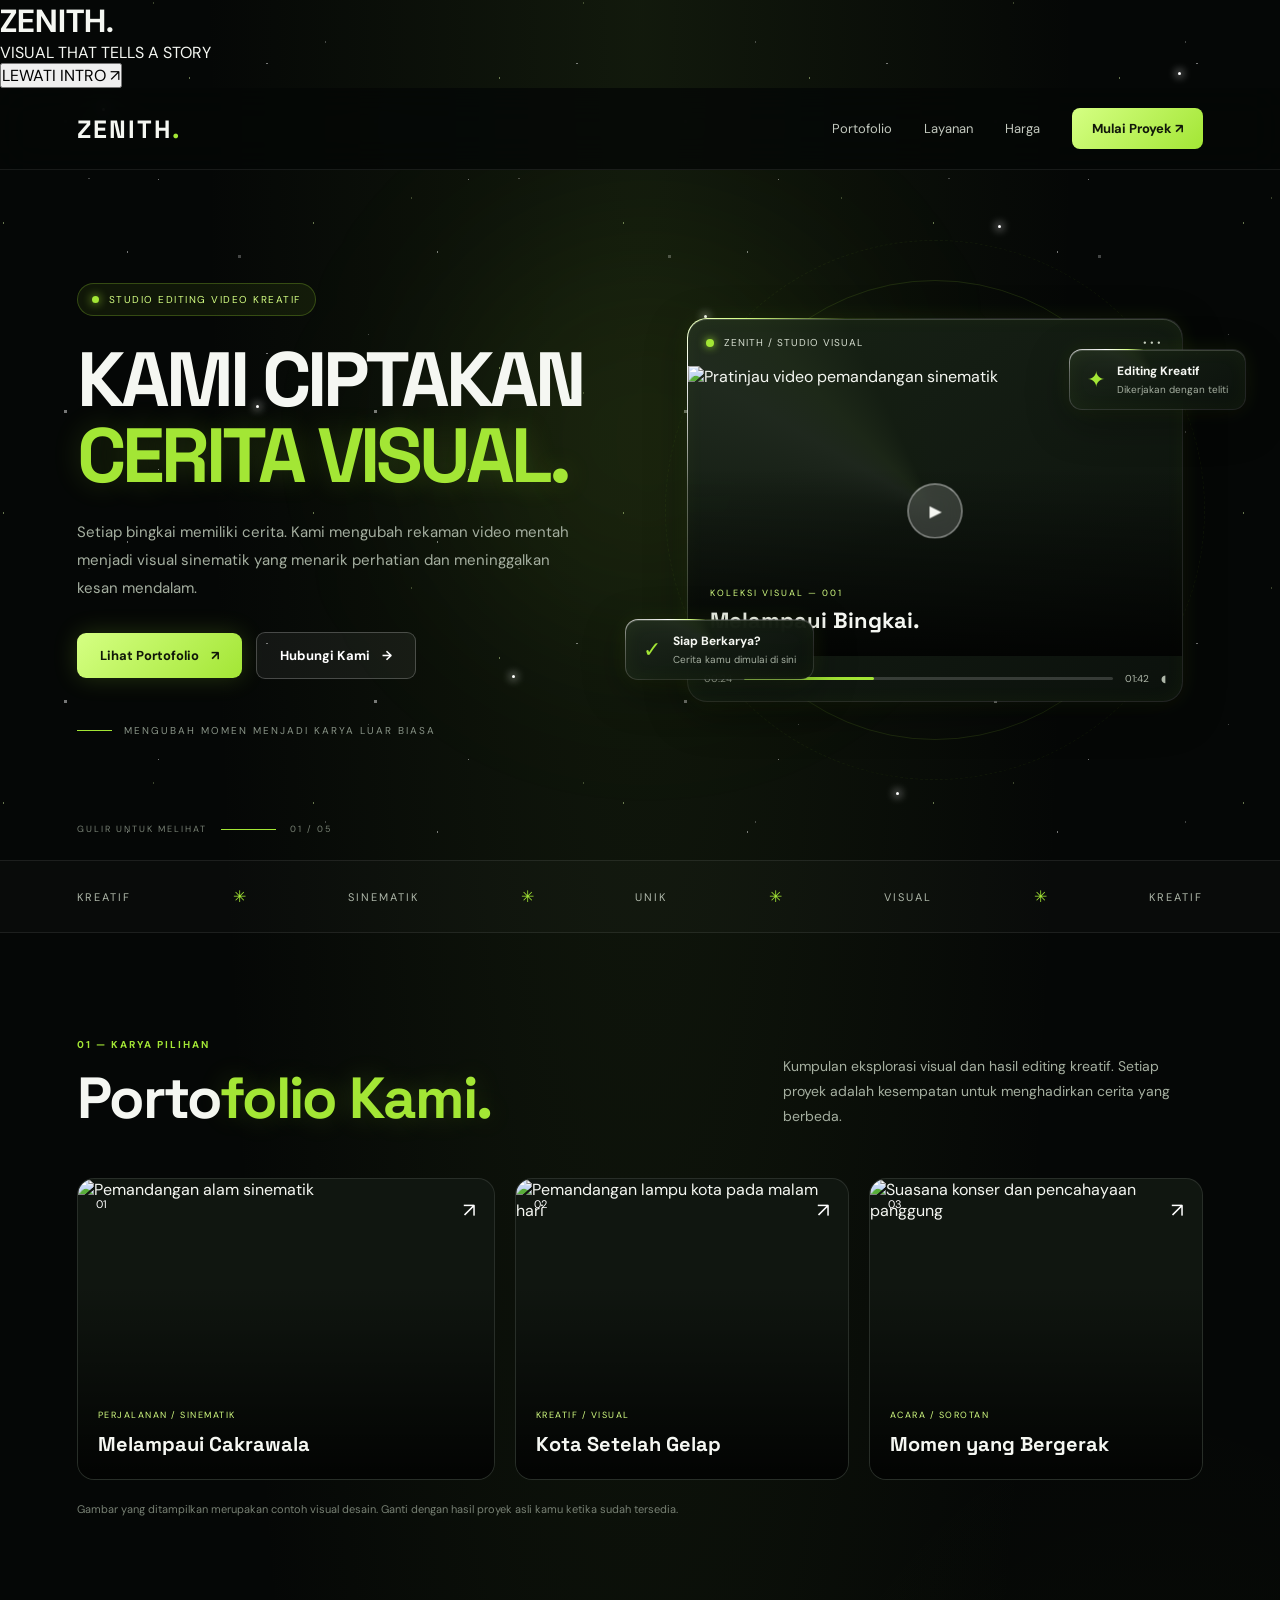
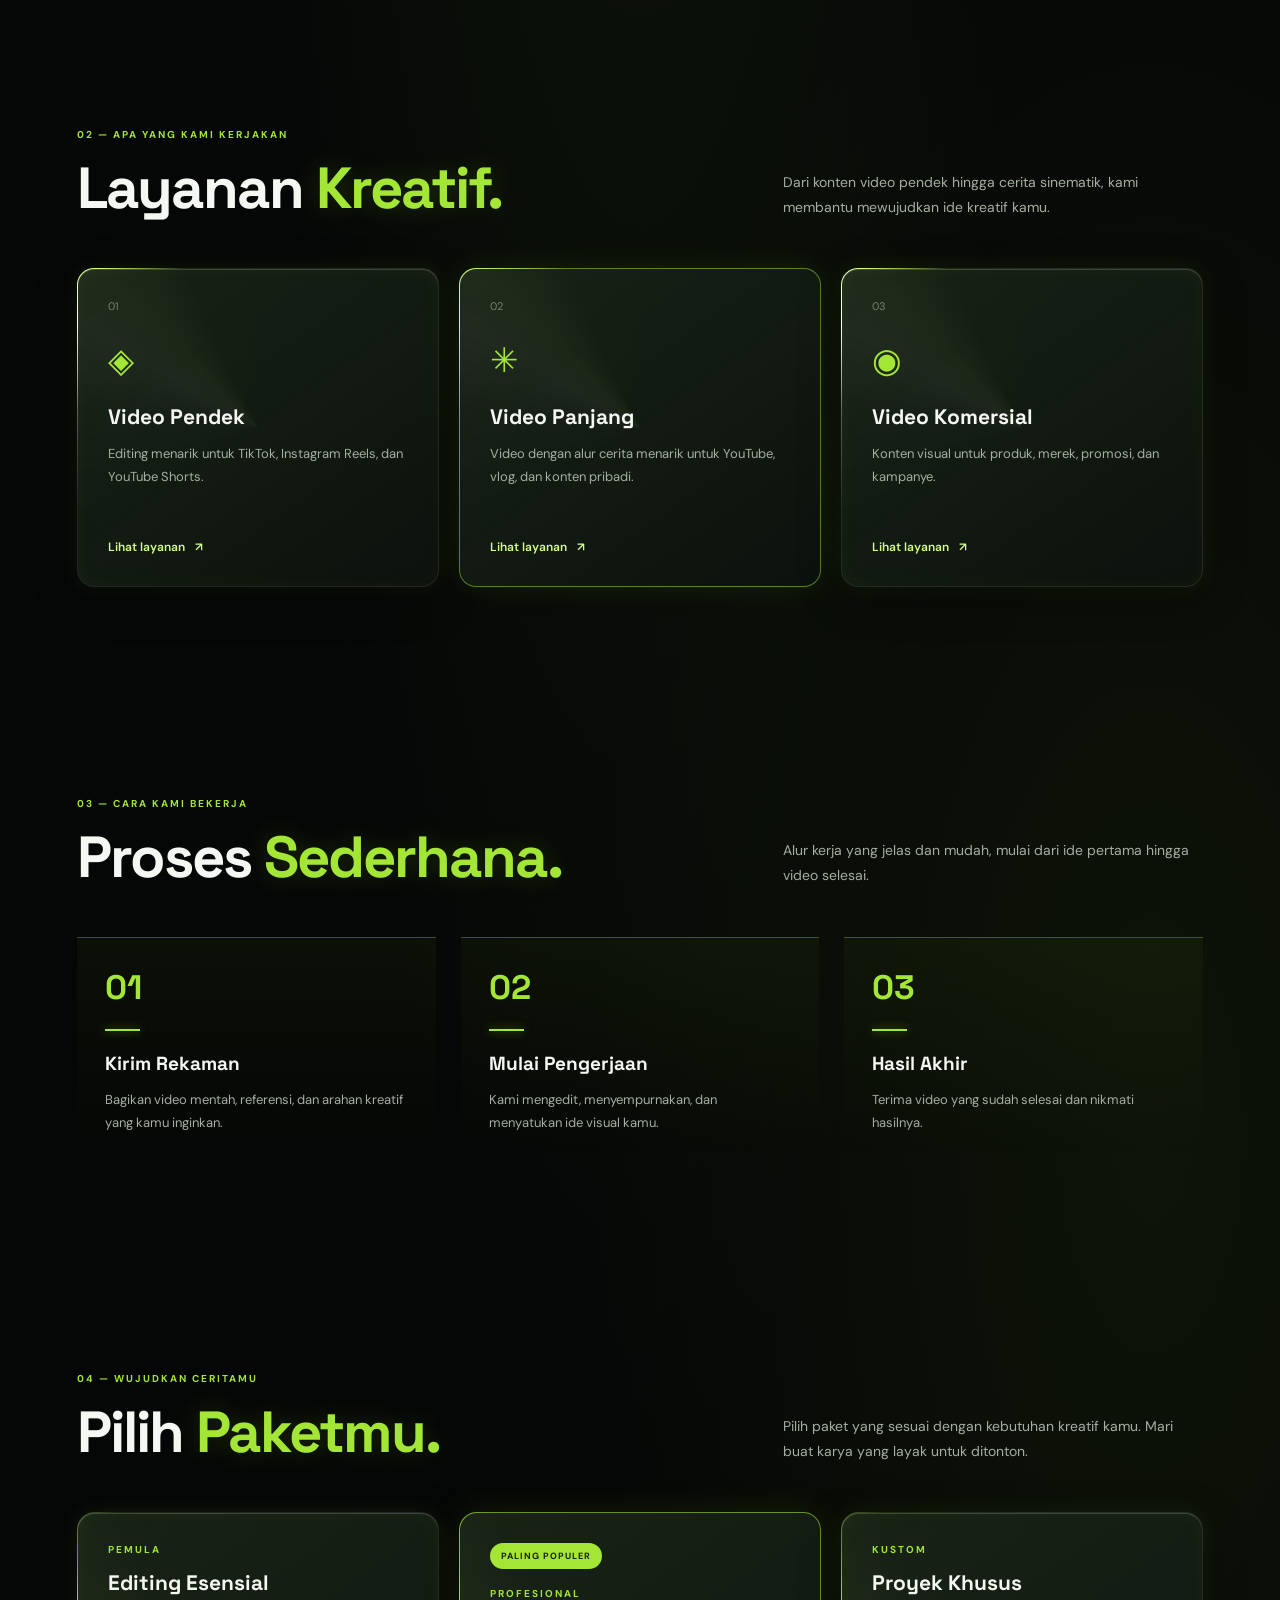
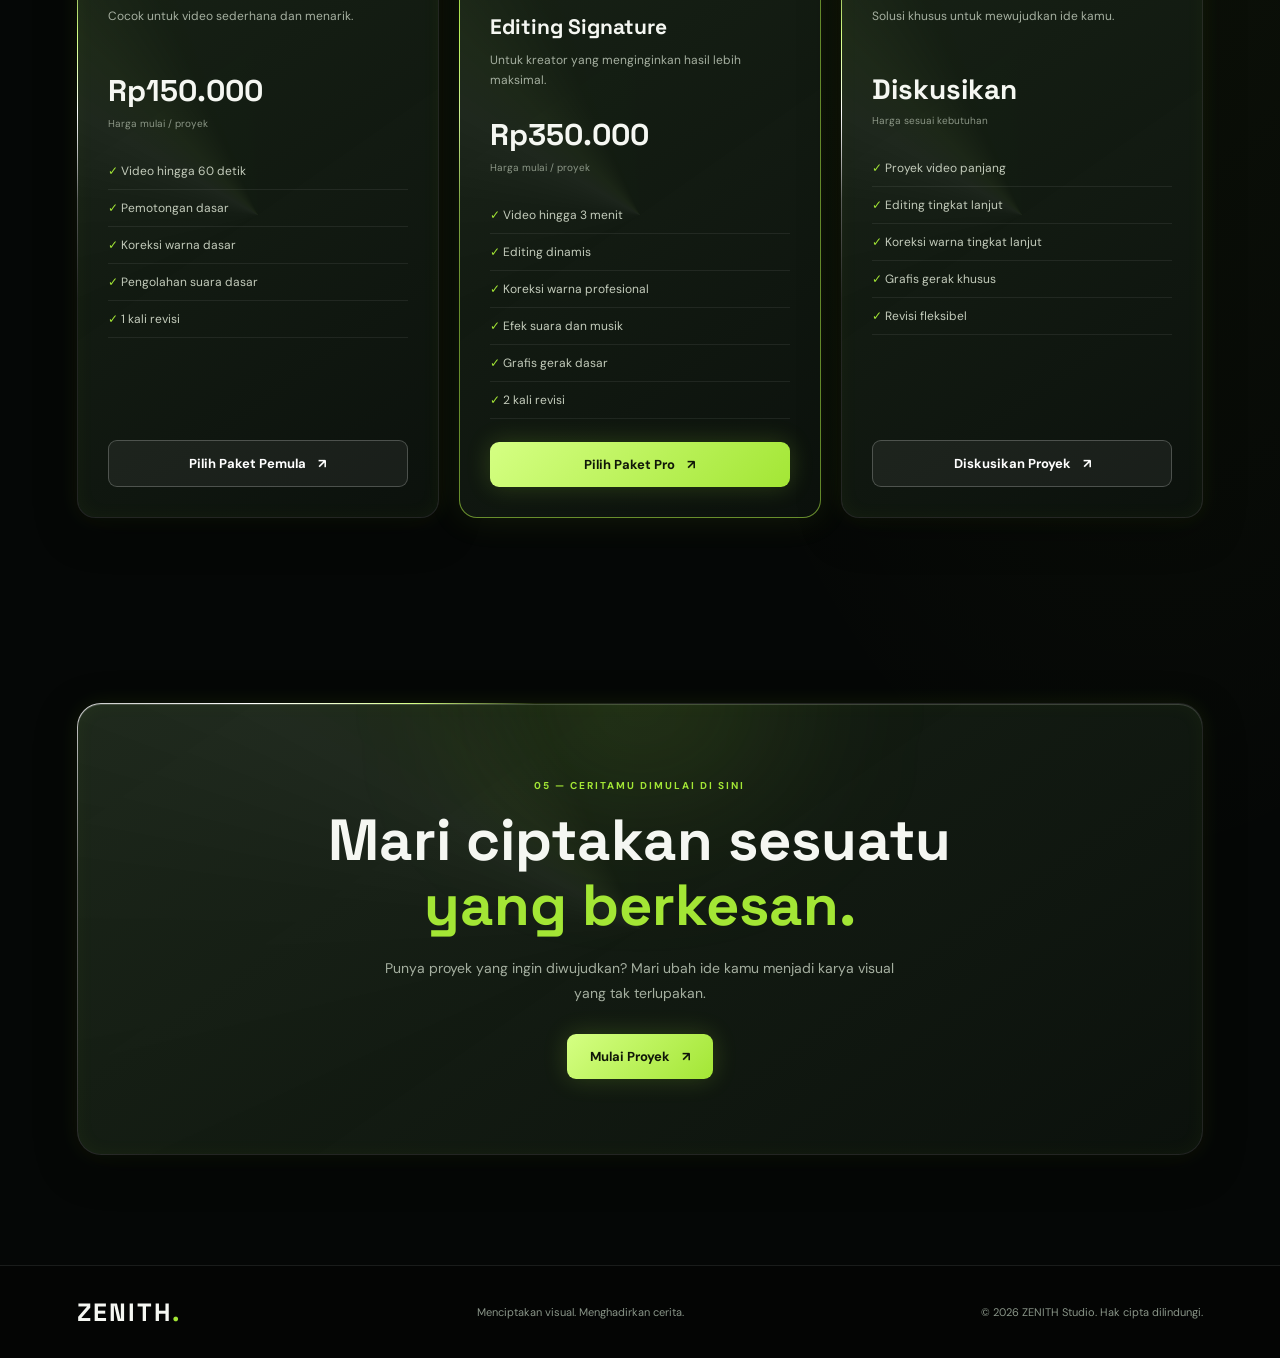
==== commit bf1fabaf: "Add cinematic intro to index.html Added a cinematic intro section with stars and loading elements." ====
--- a/index.html
+++ b/index.html
@@ -13,6 +13,31 @@
   <link rel="stylesheet" href="style.css">
 </head>
 <body>
+
+<!-- ZENITH CINEMATIC INTRO -->
+<div class="intro-screen" id="introScreen">
+  <div class="intro-stars"></div>
+
+  <div class="portal">
+    <div class="portal-ring ring-one"></div>
+    <div class="portal-ring ring-two"></div>
+    <div class="portal-core"></div>
+    <div class="portal-flash"></div>
+  </div>
+
+  <div class="intro-content">
+    <div class="intro-line"></div>
+    <h1>ZENITH<span>.</span></h1>
+    <p>VISUAL THAT TELLS A STORY</p>
+    <div class="intro-loading">
+      <span></span>
+    </div>
+  </div>
+
+  <button class="intro-skip" id="skipIntro">
+    LEWATI INTRO ↗
+  </button>
+</div>
 
   <div class="star-field" aria-hidden="true">
     <span class="star star-1"></span>
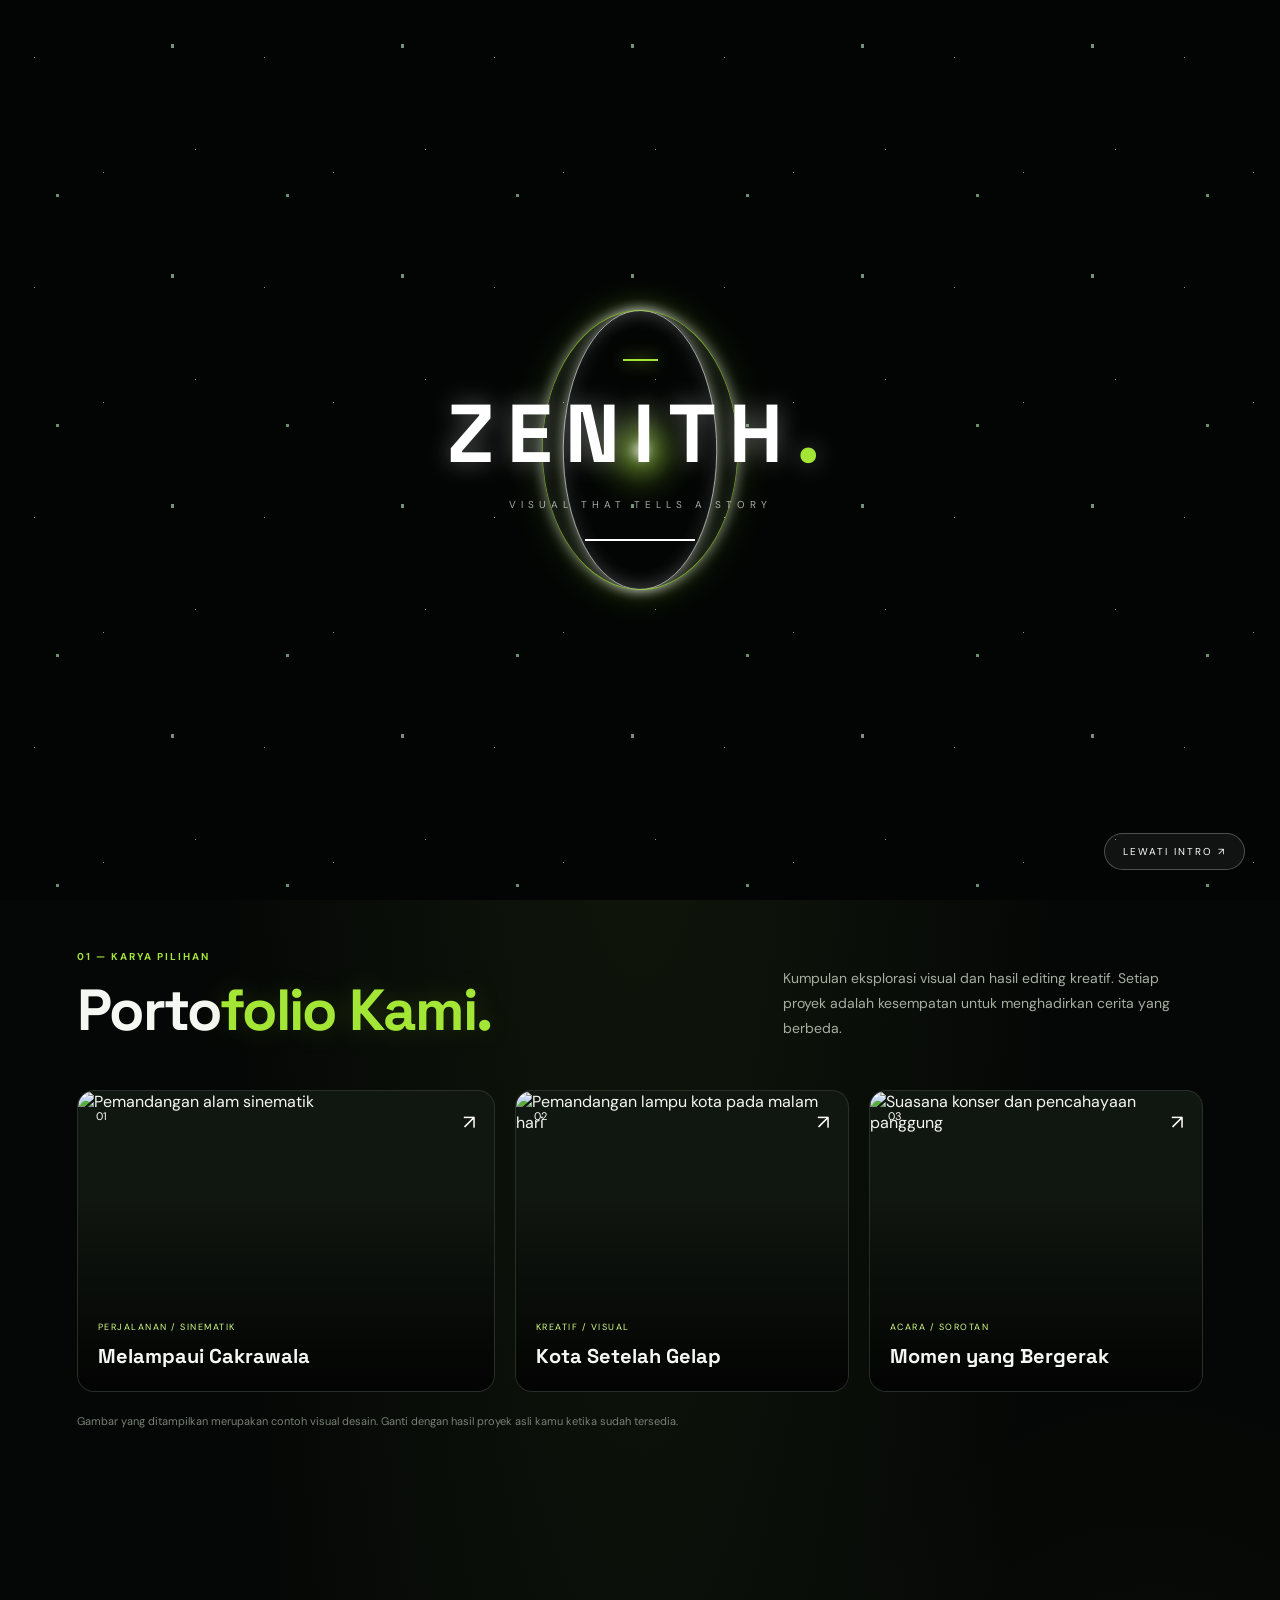
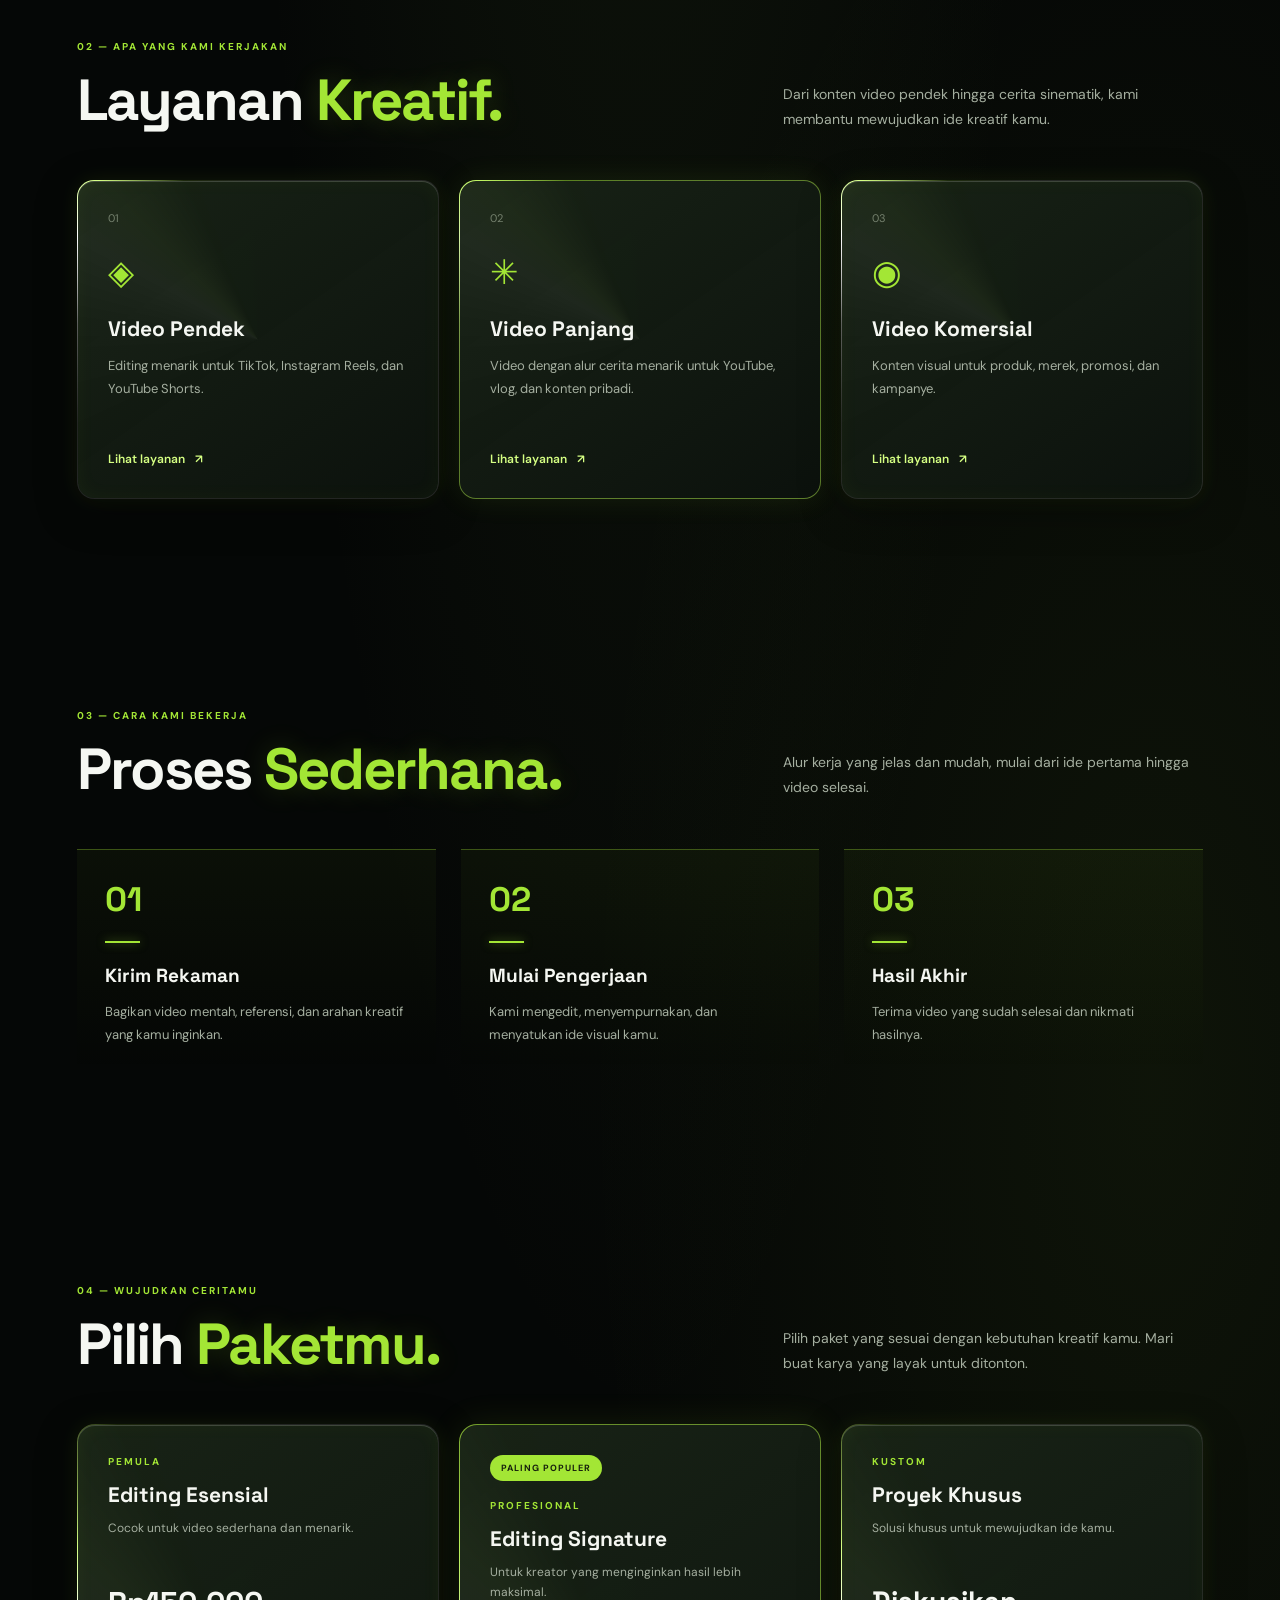
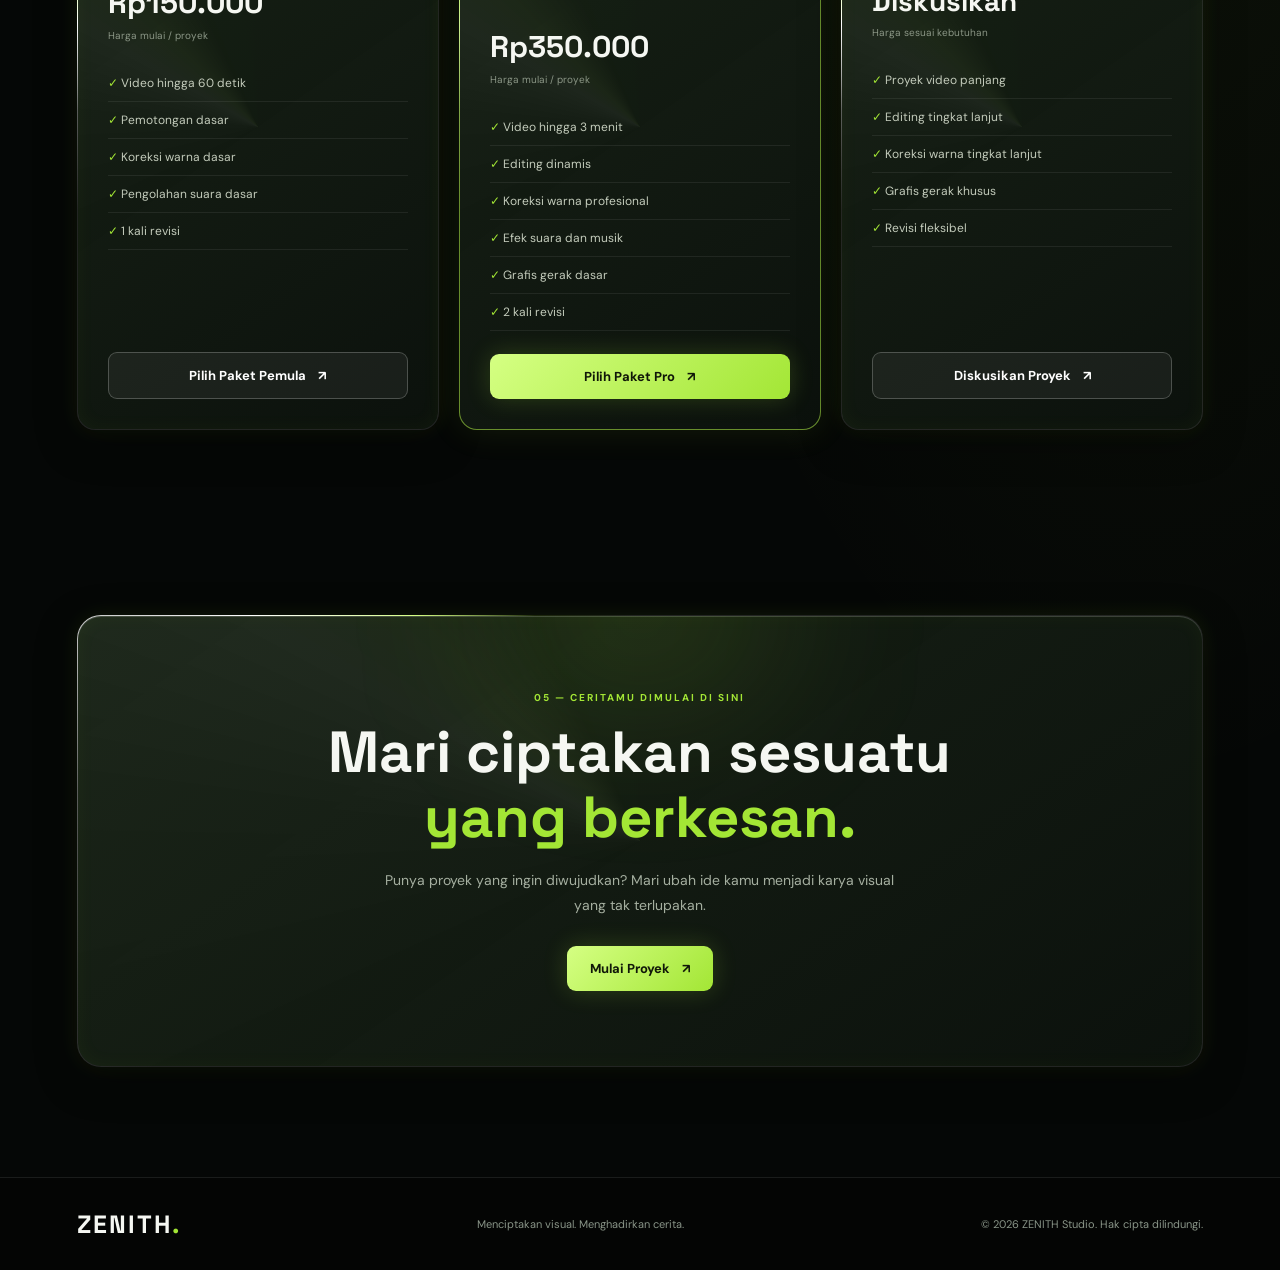
==== commit c56ade18: "Implement cinematic intro with skip option Added a cinematic intro script with a skip button functio" ====
--- a/index.html
+++ b/index.html
@@ -385,5 +385,31 @@
       revealItems.forEach(item => item.classList.add('visible'));
     }
   </script>
+  
+<script>
+  // ZENITH CINEMATIC INTRO
+  const intro = document.getElementById("introScreen");
+  const skipButton = document.getElementById("skipIntro");
+
+  function closeIntro() {
+    if (!intro || intro.classList.contains("hide")) return;
+
+    intro.classList.add("hide");
+
+    setTimeout(() => {
+      intro.remove();
+    }, 1100);
+  }
+
+  const introTimer = setTimeout(closeIntro, 4500);
+
+  if (skipButton) {
+    skipButton.addEventListener("click", () => {
+      clearTimeout(introTimer);
+      closeIntro();
+    });
+  }
+</script>
+
 </body>
 </html>
--- a/style.css
+++ b/style.css
@@ -1355,3 +1355,241 @@
   }
 }
 
+
+/* =====================================
+   ZENITH — CINEMATIC PORTAL INTRO
+===================================== */
+
+.intro-screen {
+  position: fixed;
+  inset: 0;
+  z-index: 99999;
+  display: flex;
+  align-items: center;
+  justify-content: center;
+  overflow: hidden;
+  background: #030504;
+  transition: opacity 1s ease, visibility 1s ease;
+}
+
+.intro-screen.hide {
+  opacity: 0;
+  visibility: hidden;
+  pointer-events: none;
+}
+
+.intro-stars {
+  position: absolute;
+  inset: 0;
+  background-image:
+    radial-gradient(1px 1px at 15% 25%, #fff 99%, transparent),
+    radial-gradient(2px 2px at 75% 20%, #d9ffe0 99%, transparent),
+    radial-gradient(1px 1px at 45% 75%, #fff 99%, transparent),
+    radial-gradient(1px 1px at 85% 65%, #fff 99%, transparent),
+    radial-gradient(2px 2px at 25% 85%, #baffc4 99%, transparent);
+  background-size: 230px 230px;
+  animation: introStarsMove 12s linear infinite;
+  opacity: .55;
+}
+
+.portal {
+  position: absolute;
+  width: 280px;
+  height: 280px;
+  display: flex;
+  align-items: center;
+  justify-content: center;
+  animation: portalAppear 2.2s ease forwards;
+}
+
+.portal-ring {
+  position: absolute;
+  width: 100%;
+  height: 100%;
+  border: 1px solid rgba(255,255,255,.7);
+  border-radius: 50%;
+  box-shadow:
+    0 0 15px rgba(255,255,255,.5),
+    0 0 45px rgba(163,230,53,.18),
+    inset 0 0 25px rgba(255,255,255,.15);
+}
+
+.ring-one {
+  transform: scaleX(.55) rotate(35deg);
+  animation: ringRotate 5s linear infinite;
+}
+
+.ring-two {
+  transform: scaleX(.7) rotate(-35deg);
+  border-color: rgba(163,230,53,.7);
+  animation: ringRotateReverse 7s linear infinite;
+}
+
+.portal-core {
+  width: 115px;
+  height: 115px;
+  border-radius: 50%;
+  background: radial-gradient(
+    circle,
+    rgba(255,255,255,.95) 0%,
+    rgba(163,230,53,.4) 15%,
+    rgba(163,230,53,.08) 45%,
+    transparent 70%
+  );
+  filter: blur(5px);
+  animation: corePulse 2s ease-in-out infinite alternate;
+}
+
+.portal-flash {
+  position: absolute;
+  width: 350px;
+  height: 2px;
+  background: #fff;
+  box-shadow: 0 0 15px #fff, 0 0 45px #a3e635;
+  transform: scaleX(0);
+  animation: portalFlash 1.5s ease 1.4s forwards;
+}
+
+.intro-content {
+  position: relative;
+  z-index: 2;
+  text-align: center;
+  opacity: 0;
+  animation: introTextAppear 1.2s ease 1.8s forwards;
+}
+
+.intro-content h1 {
+  margin: 0;
+  color: #fff;
+  font-family: 'Space Grotesk', sans-serif;
+  font-size: clamp(48px, 9vw, 82px);
+  font-weight: 700;
+  letter-spacing: 13px;
+  text-shadow: 0 0 25px rgba(255,255,255,.35);
+}
+
+.intro-content h1 span {
+  color: #a3e635;
+}
+
+.intro-content p {
+  margin-top: 12px;
+  color: rgba(255,255,255,.65);
+  font-size: 10px;
+  letter-spacing: 5px;
+}
+
+.intro-line {
+  width: 35px;
+  height: 2px;
+  margin: 0 auto 20px;
+  background: #a3e635;
+  box-shadow: 0 0 15px #a3e635;
+}
+
+.intro-loading {
+  width: 110px;
+  height: 2px;
+  margin: 28px auto 0;
+  overflow: hidden;
+  background: rgba(255,255,255,.15);
+}
+
+.intro-loading span {
+  display: block;
+  width: 100%;
+  height: 100%;
+  background: #fff;
+  transform: translateX(-100%);
+  animation: introLoading 2.2s ease forwards;
+}
+
+.intro-skip {
+  position: absolute;
+  right: 35px;
+  bottom: 30px;
+  z-index: 5;
+  padding: 11px 18px;
+  border: 1px solid rgba(255,255,255,.25);
+  border-radius: 30px;
+  color: #fff;
+  background: rgba(255,255,255,.06);
+  font-size: 10px;
+  letter-spacing: 2px;
+  cursor: pointer;
+  transition: .3s;
+}
+
+.intro-skip:hover {
+  border-color: #a3e635;
+  color: #a3e635;
+  box-shadow: 0 0 20px rgba(163,230,53,.2);
+}
+
+@keyframes portalAppear {
+  from { opacity: 0; transform: scale(.15) rotate(-90deg); }
+  to { opacity: 1; transform: scale(1) rotate(0); }
+}
+
+@keyframes ringRotate {
+  to { transform: scaleX(.55) rotate(395deg); }
+}
+
+@keyframes ringRotateReverse {
+  to { transform: scaleX(.7) rotate(-395deg); }
+}
+
+@keyframes corePulse {
+  from { transform: scale(.7); opacity: .55; }
+  to { transform: scale(1.2); opacity: 1; }
+}
+
+@keyframes portalFlash {
+  0% { transform: scaleX(0); opacity: 0; }
+  50% { transform: scaleX(1); opacity: 1; }
+  100% { transform: scaleX(0); opacity: 0; }
+}
+
+@keyframes introTextAppear {
+  from { opacity: 0; transform: translateY(20px); }
+  to { opacity: 1; transform: translateY(0); }
+}
+
+@keyframes introLoading {
+  to { transform: translateX(0); }
+}
+
+@keyframes introStarsMove {
+  from { transform: translateY(0); }
+  to { transform: translateY(-230px); }
+}
+
+@media (max-width: 600px) {
+  .portal {
+    width: 220px;
+    height: 220px;
+  }
+
+  .intro-skip {
+    right: 20px;
+    bottom: 20px;
+  }
+}
+
+@media (prefers-reduced-motion: reduce) {
+  .intro-screen,
+  .portal,
+  .portal-ring,
+  .portal-core,
+  .portal-flash,
+  .intro-content,
+  .intro-loading span,
+  .intro-stars {
+    animation: none !important;
+    transition: none !important;
+  }
+
+  .intro-content {
+    opacity: 1;
+  }
+}
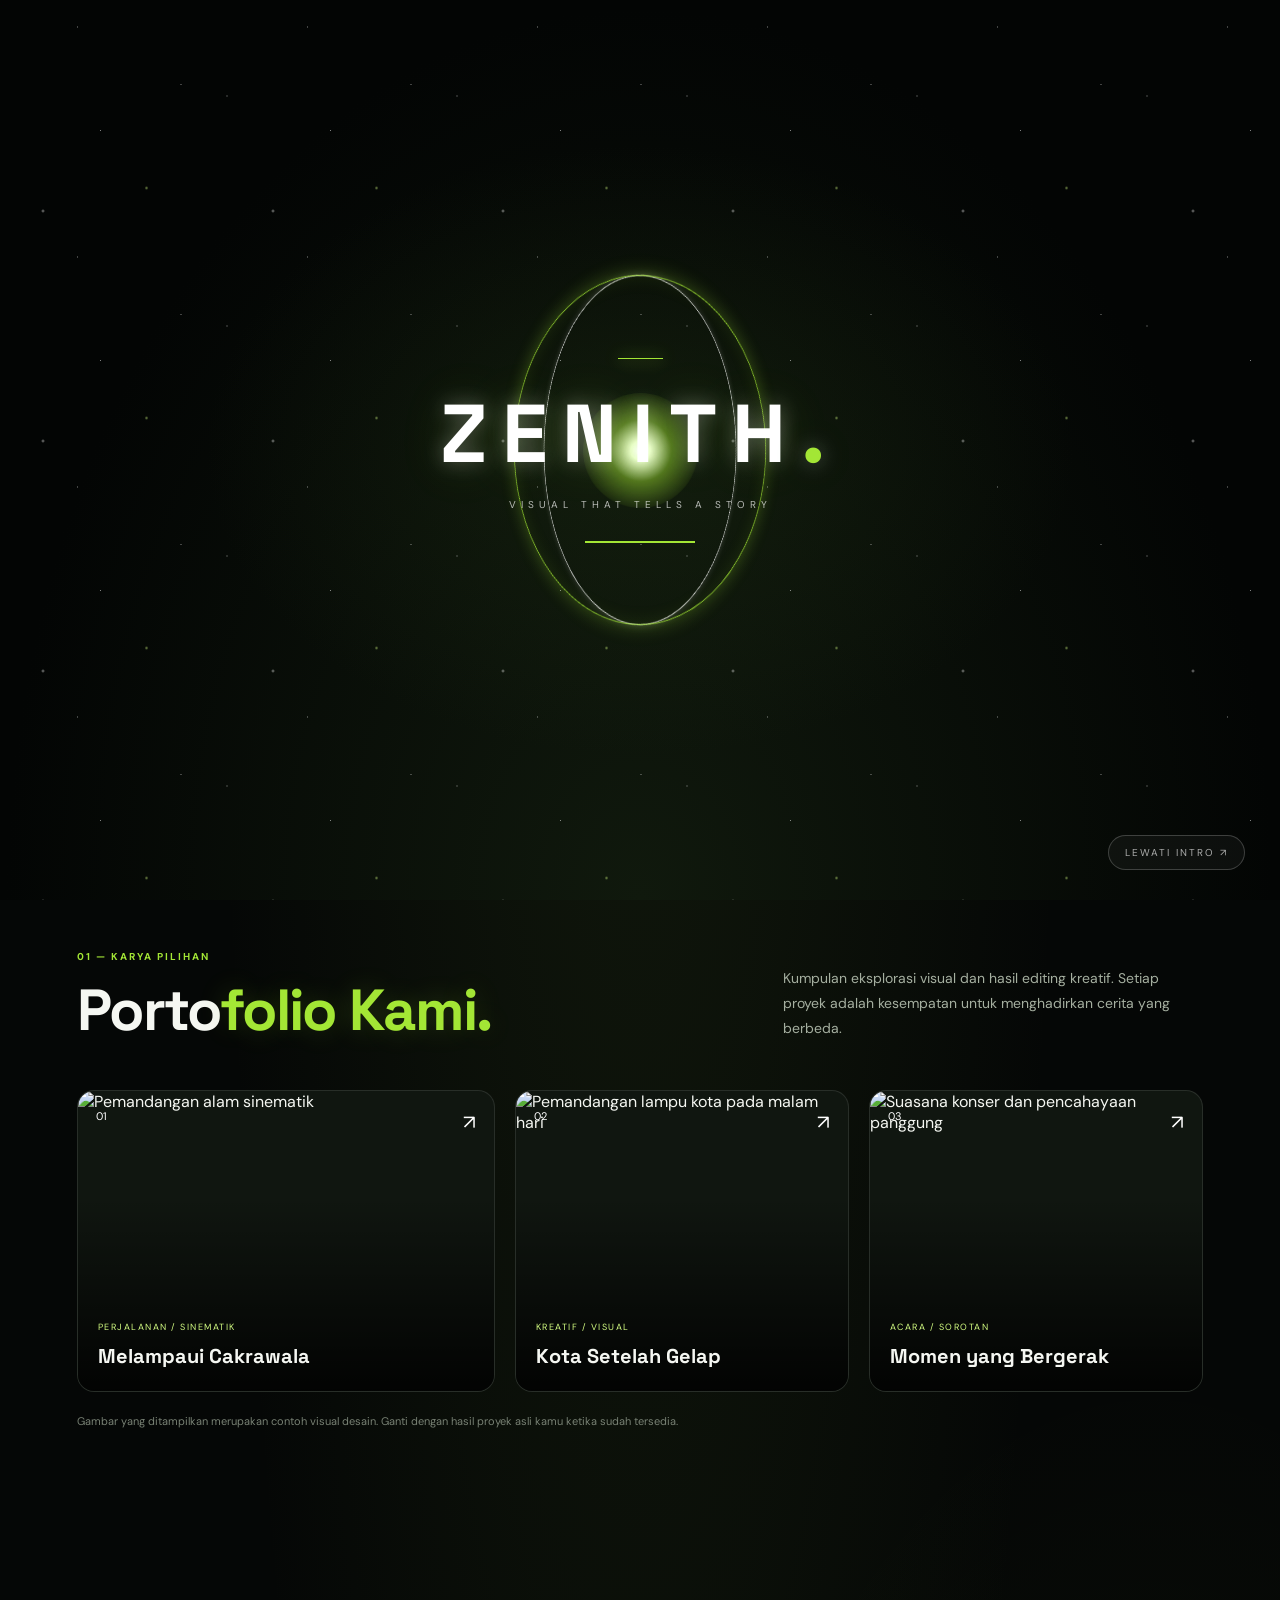
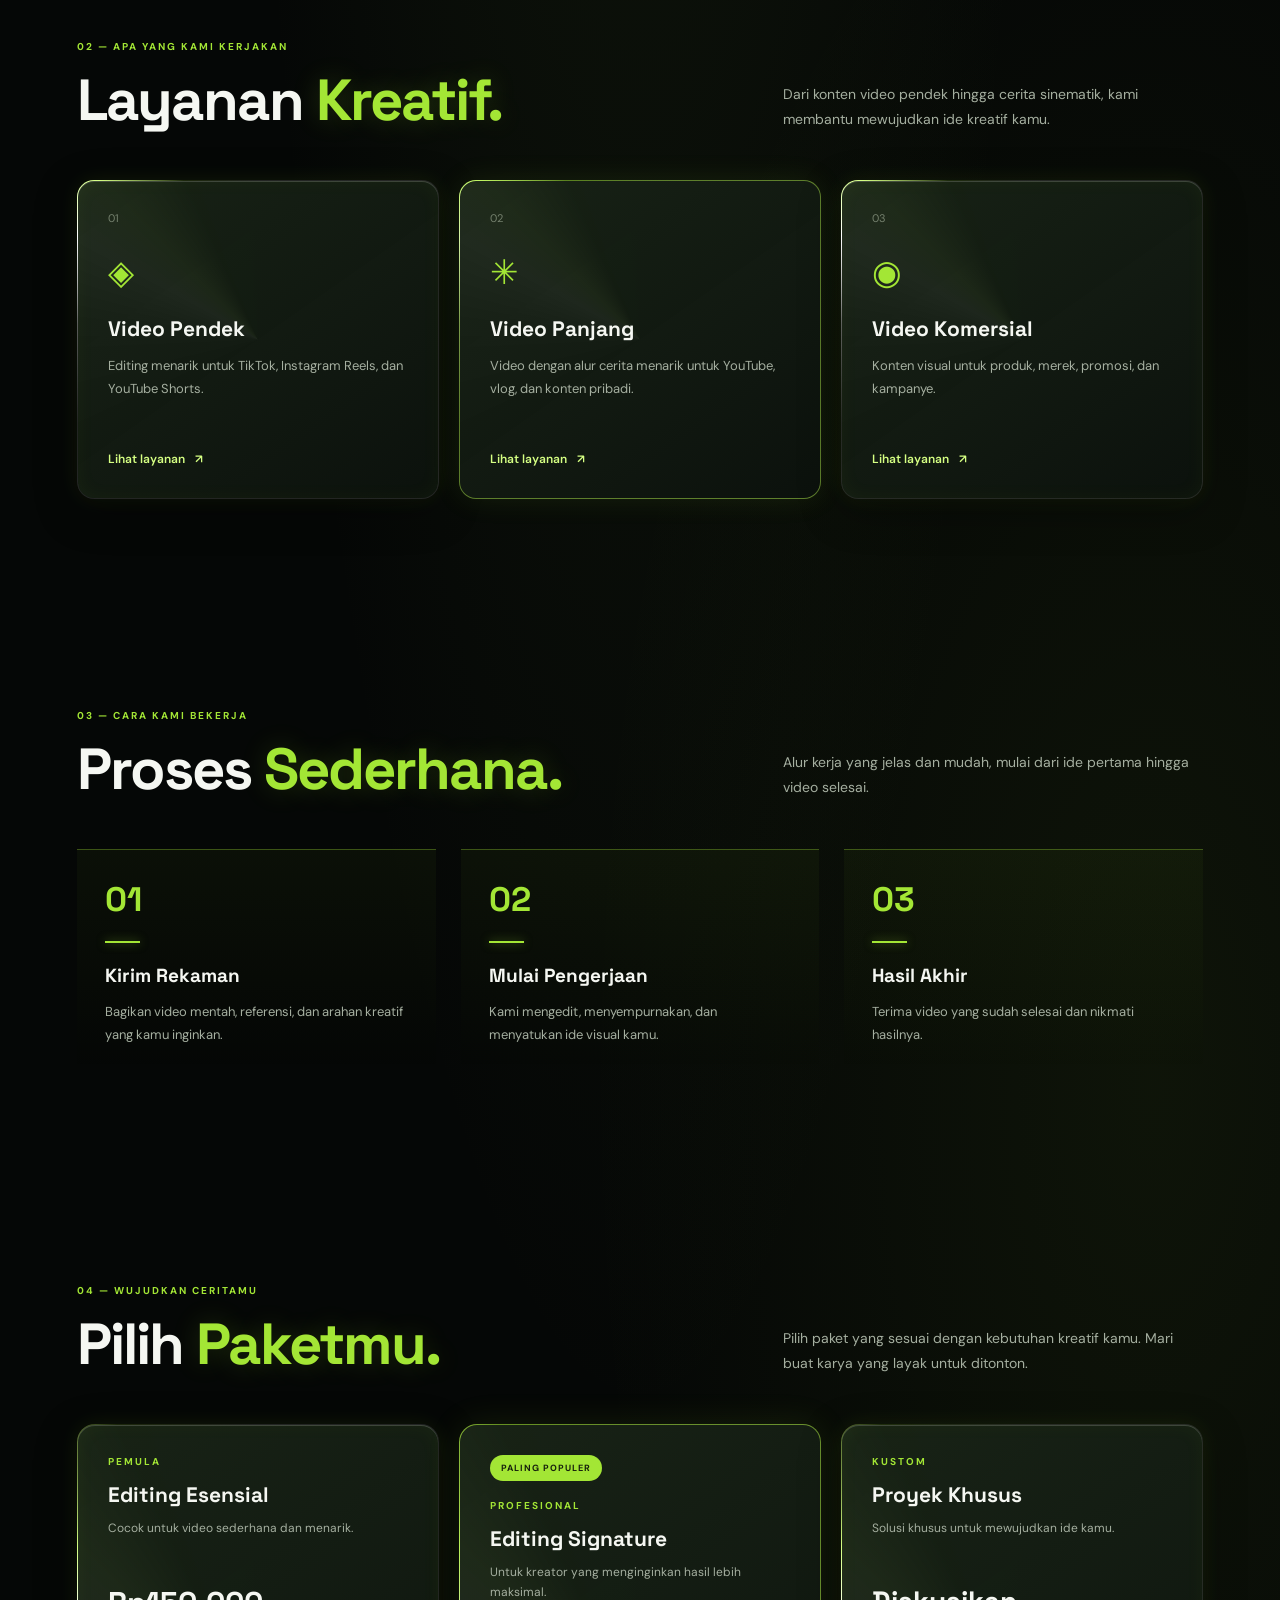
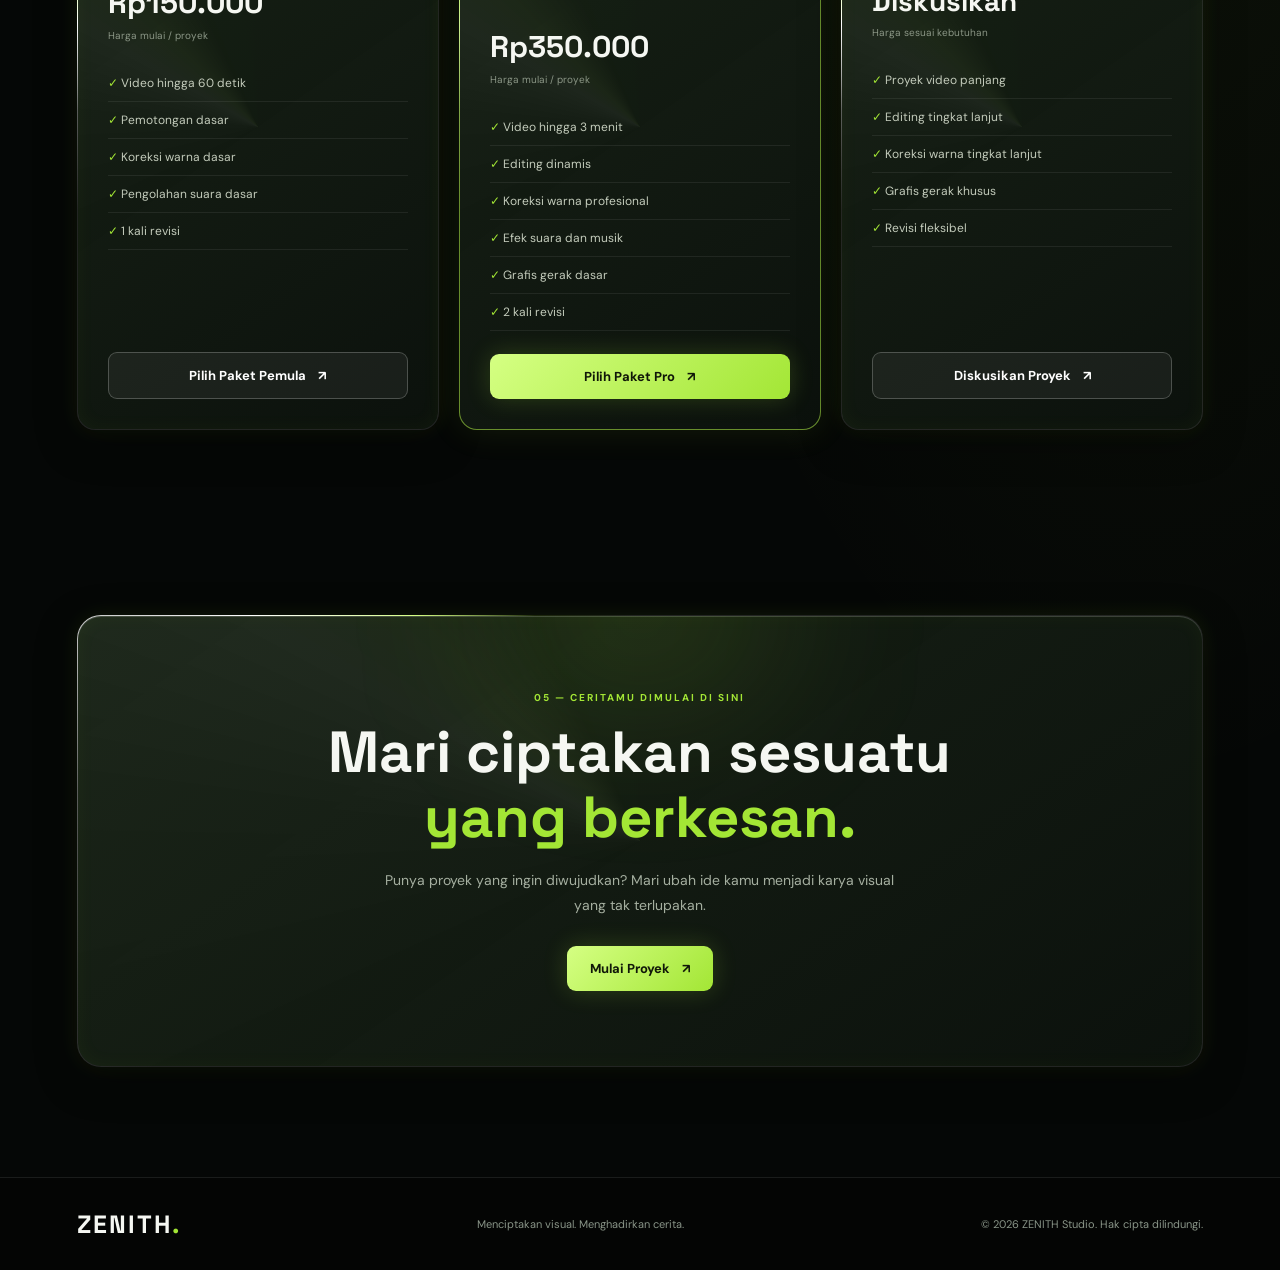
==== commit 9211f34a: "Refactor intro screen and update skip button functionality" ====
--- a/index.html
+++ b/index.html
@@ -14,7 +14,7 @@
 </head>
 <body>
 
-<!-- ZENITH CINEMATIC INTRO -->
+
 <div class="intro-screen" id="introScreen">
   <div class="intro-stars"></div>
 
@@ -29,17 +29,18 @@
     <div class="intro-line"></div>
     <h1>ZENITH<span>.</span></h1>
     <p>VISUAL THAT TELLS A STORY</p>
+
     <div class="intro-loading">
       <span></span>
     </div>
   </div>
 
-  <button class="intro-skip" id="skipIntro">
+  <button class="intro-skip" id="skipIntro" type="button">
     LEWATI INTRO ↗
   </button>
-</div>
-
-  <div class="star-field" aria-hidden="true">
+</div> 
+  
+   <div class="star-field" aria-hidden="true">
     <span class="star star-1"></span>
     <span class="star star-2"></span>
     <span class="star star-3"></span>
@@ -386,28 +387,32 @@
     }
   </script>
   
+
+
 <script>
-  // ZENITH CINEMATIC INTRO
+  // ZENITH CINEMATIC INTRO V2
   const intro = document.getElementById("introScreen");
   const skipButton = document.getElementById("skipIntro");
 
+  let introTimer = null;
+
   function closeIntro() {
     if (!intro || intro.classList.contains("hide")) return;
 
+    clearTimeout(introTimer);
     intro.classList.add("hide");
 
     setTimeout(() => {
       intro.remove();
-    }, 1100);
+    }, 1250);
   }
 
-  const introTimer = setTimeout(closeIntro, 4500);
+  if (intro) {
+    introTimer = setTimeout(closeIntro, 4500);
+  }
 
   if (skipButton) {
-    skipButton.addEventListener("click", () => {
-      clearTimeout(introTimer);
-      closeIntro();
-    });
+    skipButton.addEventListener("click", closeIntro);
   }
 </script>
 
--- a/style.css
+++ b/style.css
@@ -1360,6 +1360,11 @@
    ZENITH — CINEMATIC PORTAL INTRO
 ===================================== */
 
+
+/* =========================================
+   ZENITH — CINEMATIC INTRO V2
+   ========================================= */
+
 .intro-screen {
   position: fixed;
   inset: 0;
@@ -1368,104 +1373,140 @@
   align-items: center;
   justify-content: center;
   overflow: hidden;
-  background: #030504;
-  transition: opacity 1s ease, visibility 1s ease;
+  background:
+    radial-gradient(ellipse at center, rgba(35, 55, 22, .35), transparent 48%),
+    radial-gradient(ellipse at bottom, #10190d, #030504 70%);
+  opacity: 1;
+  visibility: visible;
+  transition:
+    opacity 1.2s cubic-bezier(.65, 0, .35, 1),
+    visibility 1.2s ease,
+    filter 1.2s ease;
 }
 
 .intro-screen.hide {
   opacity: 0;
   visibility: hidden;
   pointer-events: none;
-}
-
+  filter: blur(10px);
+}
+
+/* BINTANG LATAR */
 .intro-stars {
   position: absolute;
-  inset: 0;
+  inset: -20%;
   background-image:
-    radial-gradient(1px 1px at 15% 25%, #fff 99%, transparent),
-    radial-gradient(2px 2px at 75% 20%, #d9ffe0 99%, transparent),
-    radial-gradient(1px 1px at 45% 75%, #fff 99%, transparent),
-    radial-gradient(1px 1px at 85% 65%, #fff 99%, transparent),
-    radial-gradient(2px 2px at 25% 85%, #baffc4 99%, transparent);
+    radial-gradient(1px 1px at 10% 20%, #fff, transparent),
+    radial-gradient(2px 2px at 30% 70%, #fff, transparent),
+    radial-gradient(1px 1px at 55% 35%, #fff, transparent),
+    radial-gradient(2px 2px at 75% 60%, #d5ff83, transparent),
+    radial-gradient(1px 1px at 90% 15%, #fff, transparent),
+    radial-gradient(1px 1px at 45% 90%, #fff, transparent);
   background-size: 230px 230px;
-  animation: introStarsMove 12s linear infinite;
-  opacity: .55;
-}
+  opacity: .5;
+  animation: introStarsMove 28s linear infinite;
+}
+
+/* PORTAL UTAMA */
 
 .portal {
   position: absolute;
-  width: 280px;
-  height: 280px;
+  width: clamp(220px, 34vw, 350px);
+  aspect-ratio: 1;
   display: flex;
   align-items: center;
   justify-content: center;
-  animation: portalAppear 2.2s ease forwards;
-}
-
+  animation: portalEnter 1.6s cubic-bezier(.22, 1, .36, 1) both;
+  will-change: transform, opacity;
+  transform: translateZ(0);
+}
 .portal-ring {
   position: absolute;
-  width: 100%;
-  height: 100%;
-  border: 1px solid rgba(255,255,255,.7);
+  inset: 0;
+  border: 1px solid rgba(255, 255, 255, .75);
   border-radius: 50%;
-  box-shadow:
-    0 0 15px rgba(255,255,255,.5),
-    0 0 45px rgba(163,230,53,.18),
-    inset 0 0 25px rgba(255,255,255,.15);
+  box-shadow: 0 0 8px rgba(255, 255, 255, .18);
+  backface-visibility: hidden;
+  will-change: transform;
+  transform: translateZ(0);
 }
 
 .ring-one {
   transform: scaleX(.55) rotate(35deg);
-  animation: ringRotate 5s linear infinite;
+  animation: ringRotate 12s linear infinite;
 }
 
 .ring-two {
-  transform: scaleX(.7) rotate(-35deg);
-  border-color: rgba(163,230,53,.7);
-  animation: ringRotateReverse 7s linear infinite;
-}
-
+  transform: scaleX(.72) rotate(-35deg);
+  border-color: rgba(163, 230, 53, .8);
+  box-shadow:
+    0 0 20px rgba(163, 230, 53, .3),
+    inset 0 0 20px rgba(163, 230, 53, .1);
+  animation: ringRotateReverse 16s linear infinite;
+}
+
+/* CAHAYA TENGAH */
 .portal-core {
   width: 115px;
   height: 115px;
   border-radius: 50%;
   background: radial-gradient(
     circle,
-    rgba(255,255,255,.95) 0%,
-    rgba(163,230,53,.4) 15%,
-    rgba(163,230,53,.08) 45%,
-    transparent 70%
+    #ffffff 0%,
+    #eaffc8 12%,
+    rgba(163, 230, 53, .45) 38%,
+    rgba(163, 230, 53, .06) 72%,
+    transparent 100%
   );
-  filter: blur(5px);
-  animation: corePulse 2s ease-in-out infinite alternate;
-}
-
+  animation: corePulse 4s ease-in-out infinite alternate;
+  will-change: transform, opacity;
+}
+
+/* KILATAN PUTIH */
 .portal-flash {
   position: absolute;
-  width: 350px;
+  width: 150%;
   height: 2px;
-  background: #fff;
-  box-shadow: 0 0 15px #fff, 0 0 45px #a3e635;
+  background: linear-gradient(
+    90deg,
+    transparent,
+    rgba(255, 255, 255, .9),
+    #fff,
+    rgba(255, 255, 255, .9),
+    transparent
+  );
+  box-shadow: 0 0 25px #fff, 0 0 55px rgba(163, 230, 53, .7);
   transform: scaleX(0);
-  animation: portalFlash 1.5s ease 1.4s forwards;
-}
-
+  animation: portalFlash 1.6s ease 1.2s both;
+}
+
+/* LOGO DAN TEKS */
 .intro-content {
   position: relative;
   z-index: 2;
   text-align: center;
   opacity: 0;
-  animation: introTextAppear 1.2s ease 1.8s forwards;
+  animation: introTextAppear 1.5s cubic-bezier(.16, 1, .3, 1) 1.4s forwards;
+}
+
+.intro-line {
+  width: 45px;
+  height: 1px;
+  margin: 0 auto 22px;
+  background: #a3e635;
+  box-shadow: 0 0 15px #a3e635;
 }
 
 .intro-content h1 {
-  margin: 0;
-  color: #fff;
   font-family: 'Space Grotesk', sans-serif;
   font-size: clamp(48px, 9vw, 82px);
   font-weight: 700;
-  letter-spacing: 13px;
-  text-shadow: 0 0 25px rgba(255,255,255,.35);
+  letter-spacing: clamp(8px, 1.4vw, 15px);
+  color: #fff;
+  margin: 0;
+  text-shadow:
+    0 0 20px rgba(255, 255, 255, .3),
+    0 0 50px rgba(163, 230, 53, .2);
 }
 
 .intro-content h1 span {
@@ -1474,100 +1515,150 @@
 
 .intro-content p {
   margin-top: 12px;
-  color: rgba(255,255,255,.65);
+  color: rgba(255, 255, 255, .7);
+  font-family: 'DM Sans', sans-serif;
   font-size: 10px;
   letter-spacing: 5px;
 }
 
-.intro-line {
-  width: 35px;
-  height: 2px;
-  margin: 0 auto 20px;
-  background: #a3e635;
-  box-shadow: 0 0 15px #a3e635;
-}
-
+/* LOADING BAR */
 .intro-loading {
   width: 110px;
   height: 2px;
-  margin: 28px auto 0;
+  margin: 30px auto 0;
   overflow: hidden;
-  background: rgba(255,255,255,.15);
+  background: rgba(255, 255, 255, .15);
 }
 
 .intro-loading span {
   display: block;
   width: 100%;
   height: 100%;
-  background: #fff;
+  background: #a3e635;
+  box-shadow: 0 0 12px #a3e635;
   transform: translateX(-100%);
-  animation: introLoading 2.2s ease forwards;
-}
-
+  animation: introLoading 3.2s cubic-bezier(.65, 0, .35, 1) .3s forwards;
+}
+
+/* TOMBOL LEWATI */
 .intro-skip {
   position: absolute;
   right: 35px;
   bottom: 30px;
   z-index: 5;
-  padding: 11px 18px;
-  border: 1px solid rgba(255,255,255,.25);
+  padding: 10px 16px;
+  color: rgba(255, 255, 255, .65);
+  background: rgba(255, 255, 255, .04);
+  border: 1px solid rgba(255, 255, 255, .2);
   border-radius: 30px;
-  color: #fff;
-  background: rgba(255,255,255,.06);
+  font-family: 'DM Sans', sans-serif;
   font-size: 10px;
   letter-spacing: 2px;
   cursor: pointer;
-  transition: .3s;
+  transition: .3s ease;
 }
 
 .intro-skip:hover {
+  color: #fff;
   border-color: #a3e635;
-  color: #a3e635;
-  box-shadow: 0 0 20px rgba(163,230,53,.2);
-}
-
-@keyframes portalAppear {
-  from { opacity: 0; transform: scale(.15) rotate(-90deg); }
-  to { opacity: 1; transform: scale(1) rotate(0); }
+  box-shadow: 0 0 18px rgba(163, 230, 53, .2);
+}
+
+/* ANIMASI */
+@keyframes portalEnter {
+  0% {
+    opacity: 0;
+    transform: scale(.25) rotate(-45deg);
+  }
+  65% {
+    opacity: 1;
+    transform: scale(1.06) rotate(8deg);
+  }
+  100% {
+    opacity: 1;
+    transform: scale(1) rotate(0);
+  }
 }
 
 @keyframes ringRotate {
-  to { transform: scaleX(.55) rotate(395deg); }
+  to {
+    transform: scaleX(.55) rotate(395deg);
+  }
 }
 
 @keyframes ringRotateReverse {
-  to { transform: scaleX(.7) rotate(-395deg); }
-}
+  to {
+    transform: scaleX(.72) rotate(-395deg);
+  }
+}
+
 
 @keyframes corePulse {
-  from { transform: scale(.7); opacity: .55; }
-  to { transform: scale(1.2); opacity: 1; }
+  0% {
+    transform: scale(.9);
+    opacity: .7;
+  }
+  100% {
+    transform: scale(1.08);
+    opacity: 1;
+  }
 }
 
 @keyframes portalFlash {
-  0% { transform: scaleX(0); opacity: 0; }
-  50% { transform: scaleX(1); opacity: 1; }
-  100% { transform: scaleX(0); opacity: 0; }
+  0% {
+    transform: scaleX(0);
+    opacity: 0;
+  }
+  45% {
+    transform: scaleX(1);
+    opacity: 1;
+  }
+  100% {
+    transform: scaleX(0);
+    opacity: 0;
+  }
 }
 
 @keyframes introTextAppear {
-  from { opacity: 0; transform: translateY(20px); }
-  to { opacity: 1; transform: translateY(0); }
+  0% {
+    opacity: 0;
+    transform: translateY(15px);
+  }
+  100% {
+    opacity: 1;
+    transform: translateY(0);
+  }
 }
 
 @keyframes introLoading {
-  to { transform: translateX(0); }
+  100% {
+    transform: translateX(0);
+  }
 }
 
 @keyframes introStarsMove {
-  from { transform: translateY(0); }
-  to { transform: translateY(-230px); }
-}
-
+  0% {
+    transform: translate3d(0, 0, 0);
+  }
+  100% {
+    transform: translate3d(0, -230px, 0);
+  }
+}
+
+/* RESPONSIVE */
 @media (max-width: 600px) {
   .portal {
     width: 220px;
-    height: 220px;
+  }
+
+  .portal-core {
+    width: 85px;
+    height: 85px;
+  }
+
+  .intro-content p {
+    font-size: 8px;
+    letter-spacing: 3px;
   }
 
   .intro-skip {
@@ -1576,15 +1667,16 @@
   }
 }
 
+/* AKSESIBILITAS */
 @media (prefers-reduced-motion: reduce) {
   .intro-screen,
+  .intro-stars,
   .portal,
   .portal-ring,
   .portal-core,
   .portal-flash,
   .intro-content,
-  .intro-loading span,
-  .intro-stars {
+  .intro-loading span {
     animation: none !important;
     transition: none !important;
   }
